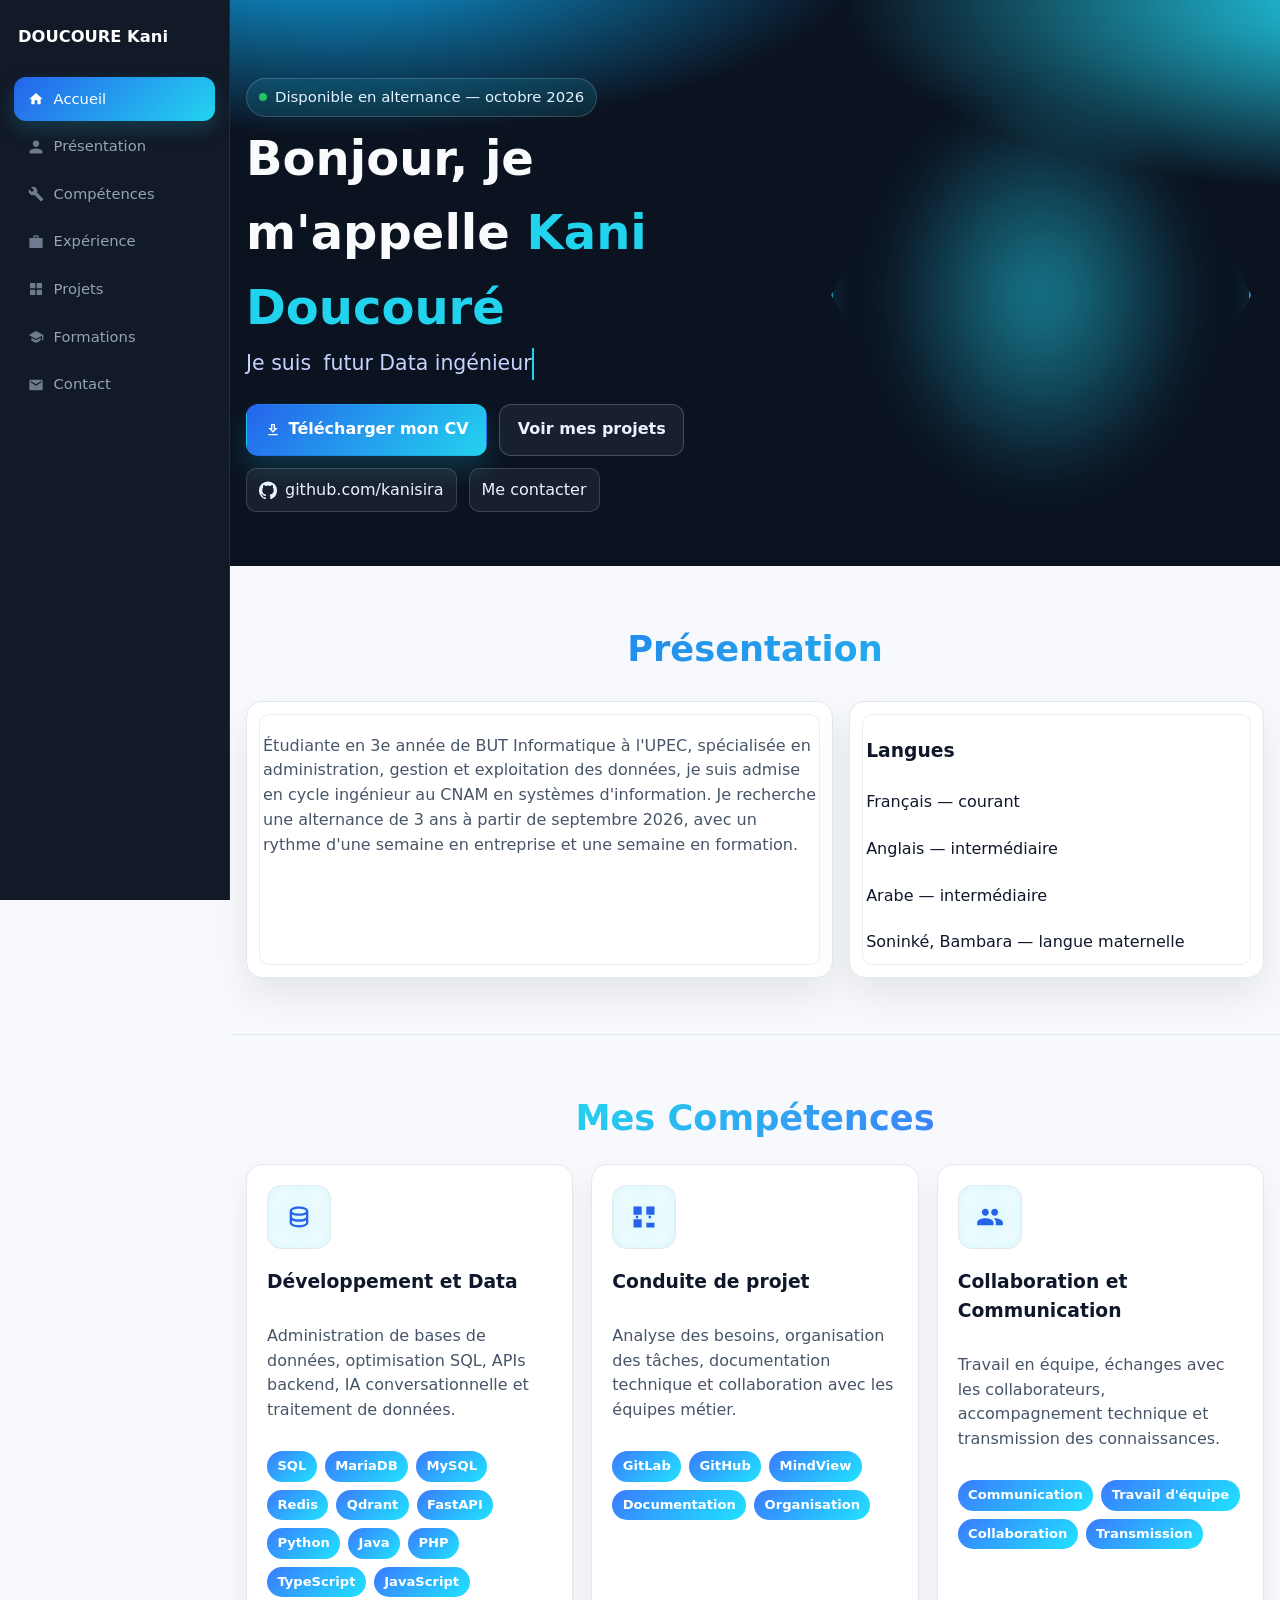
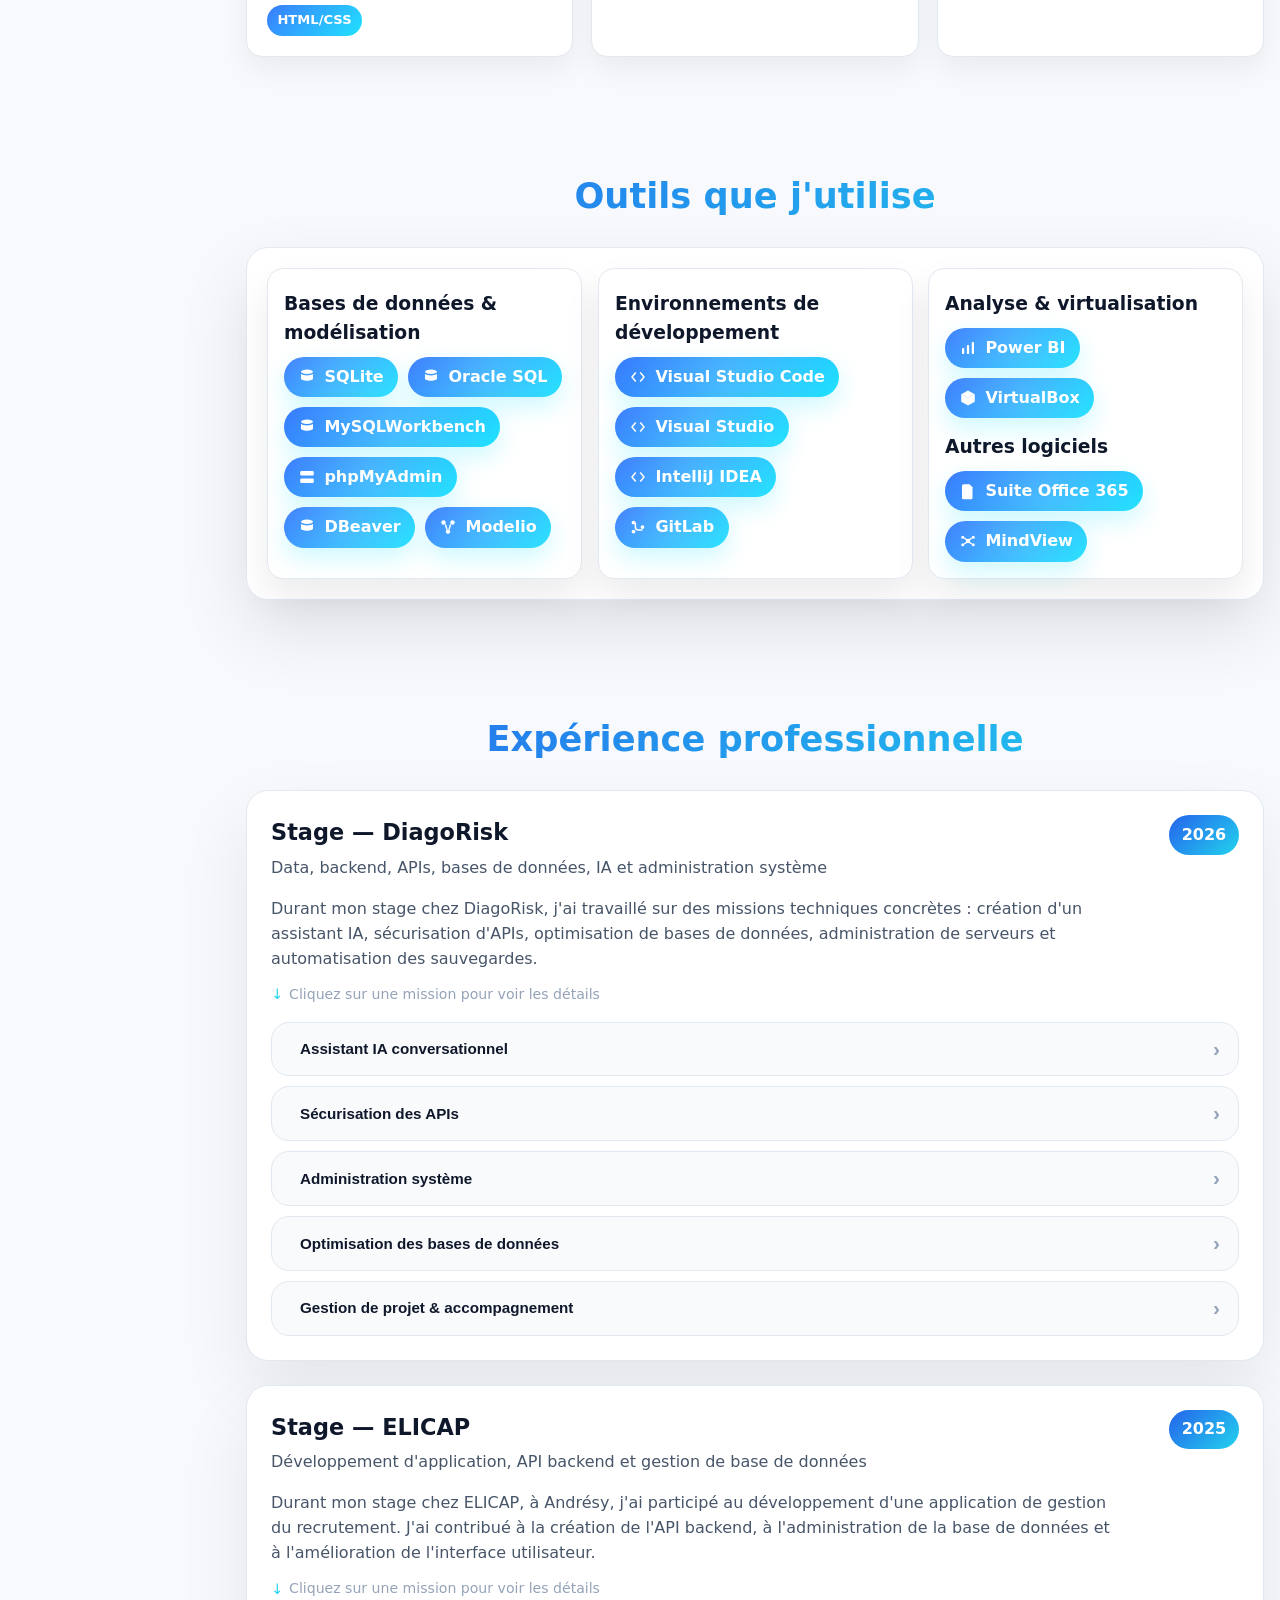
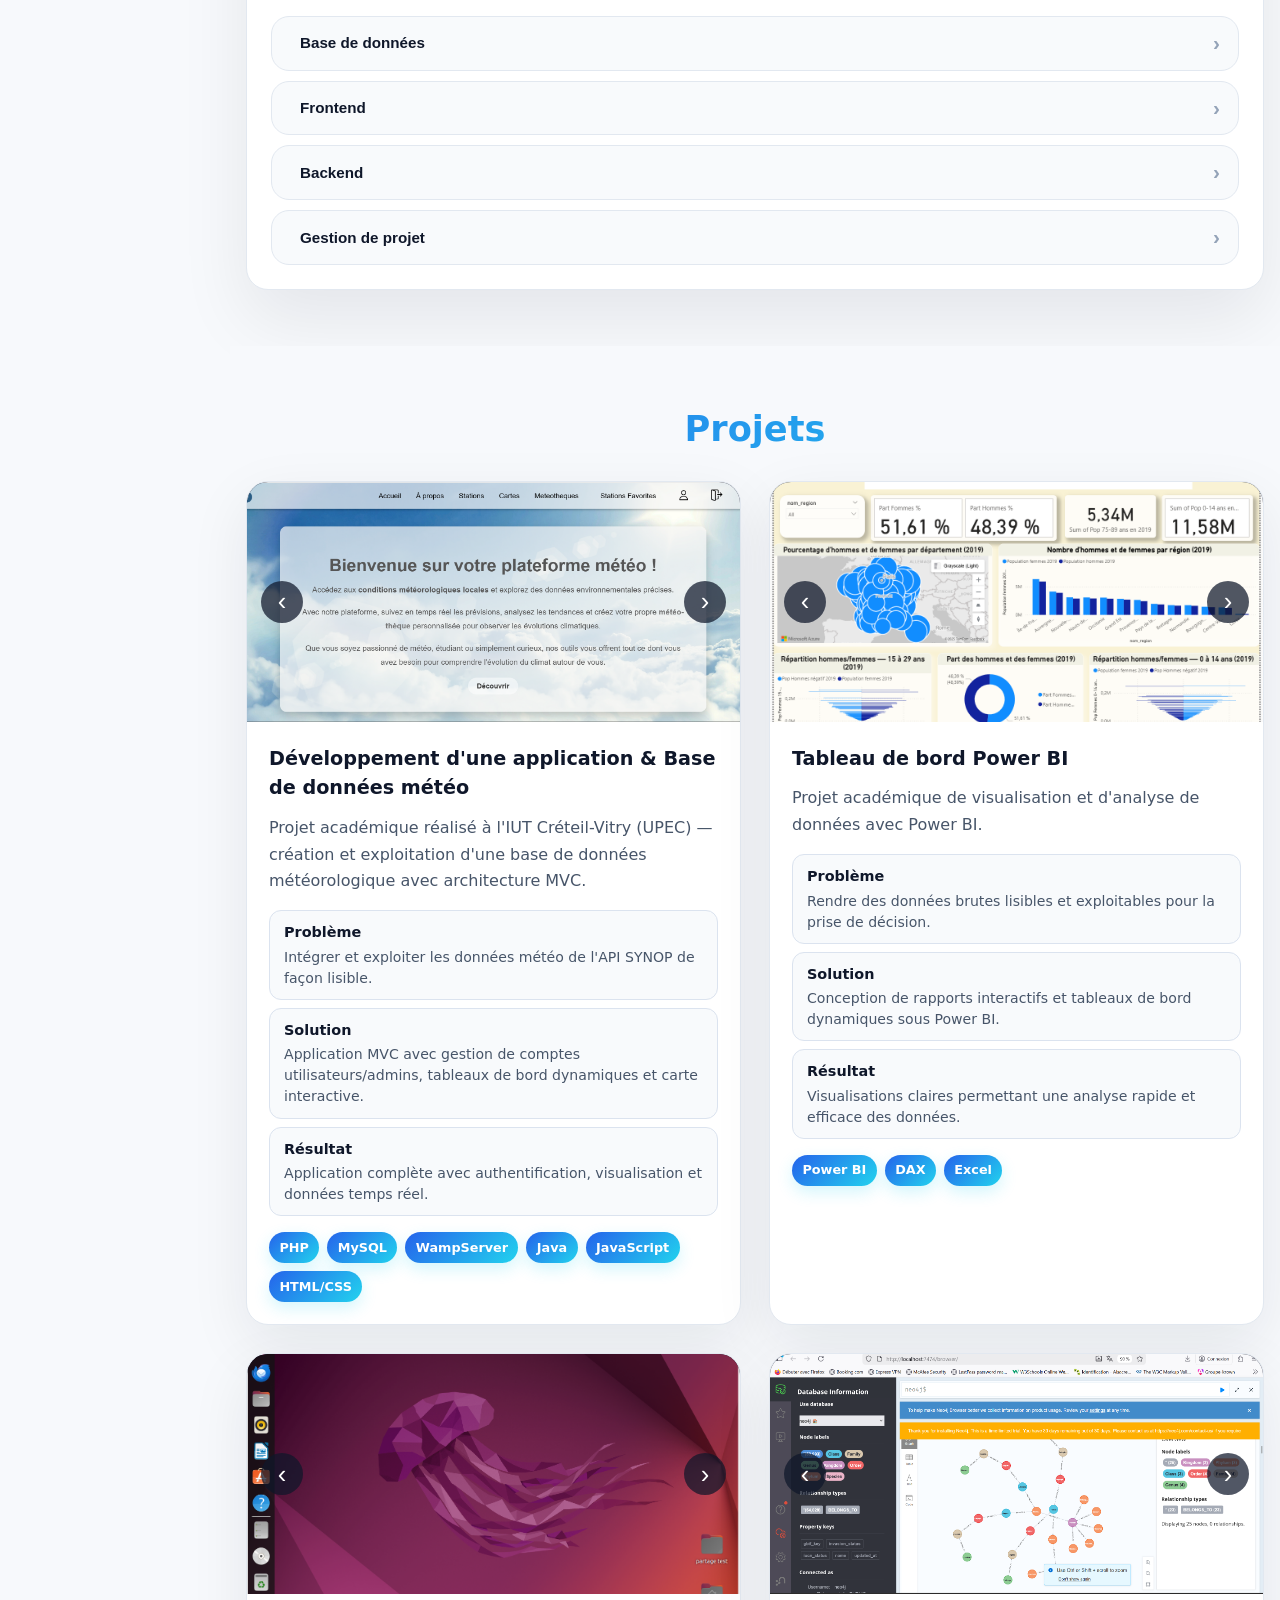
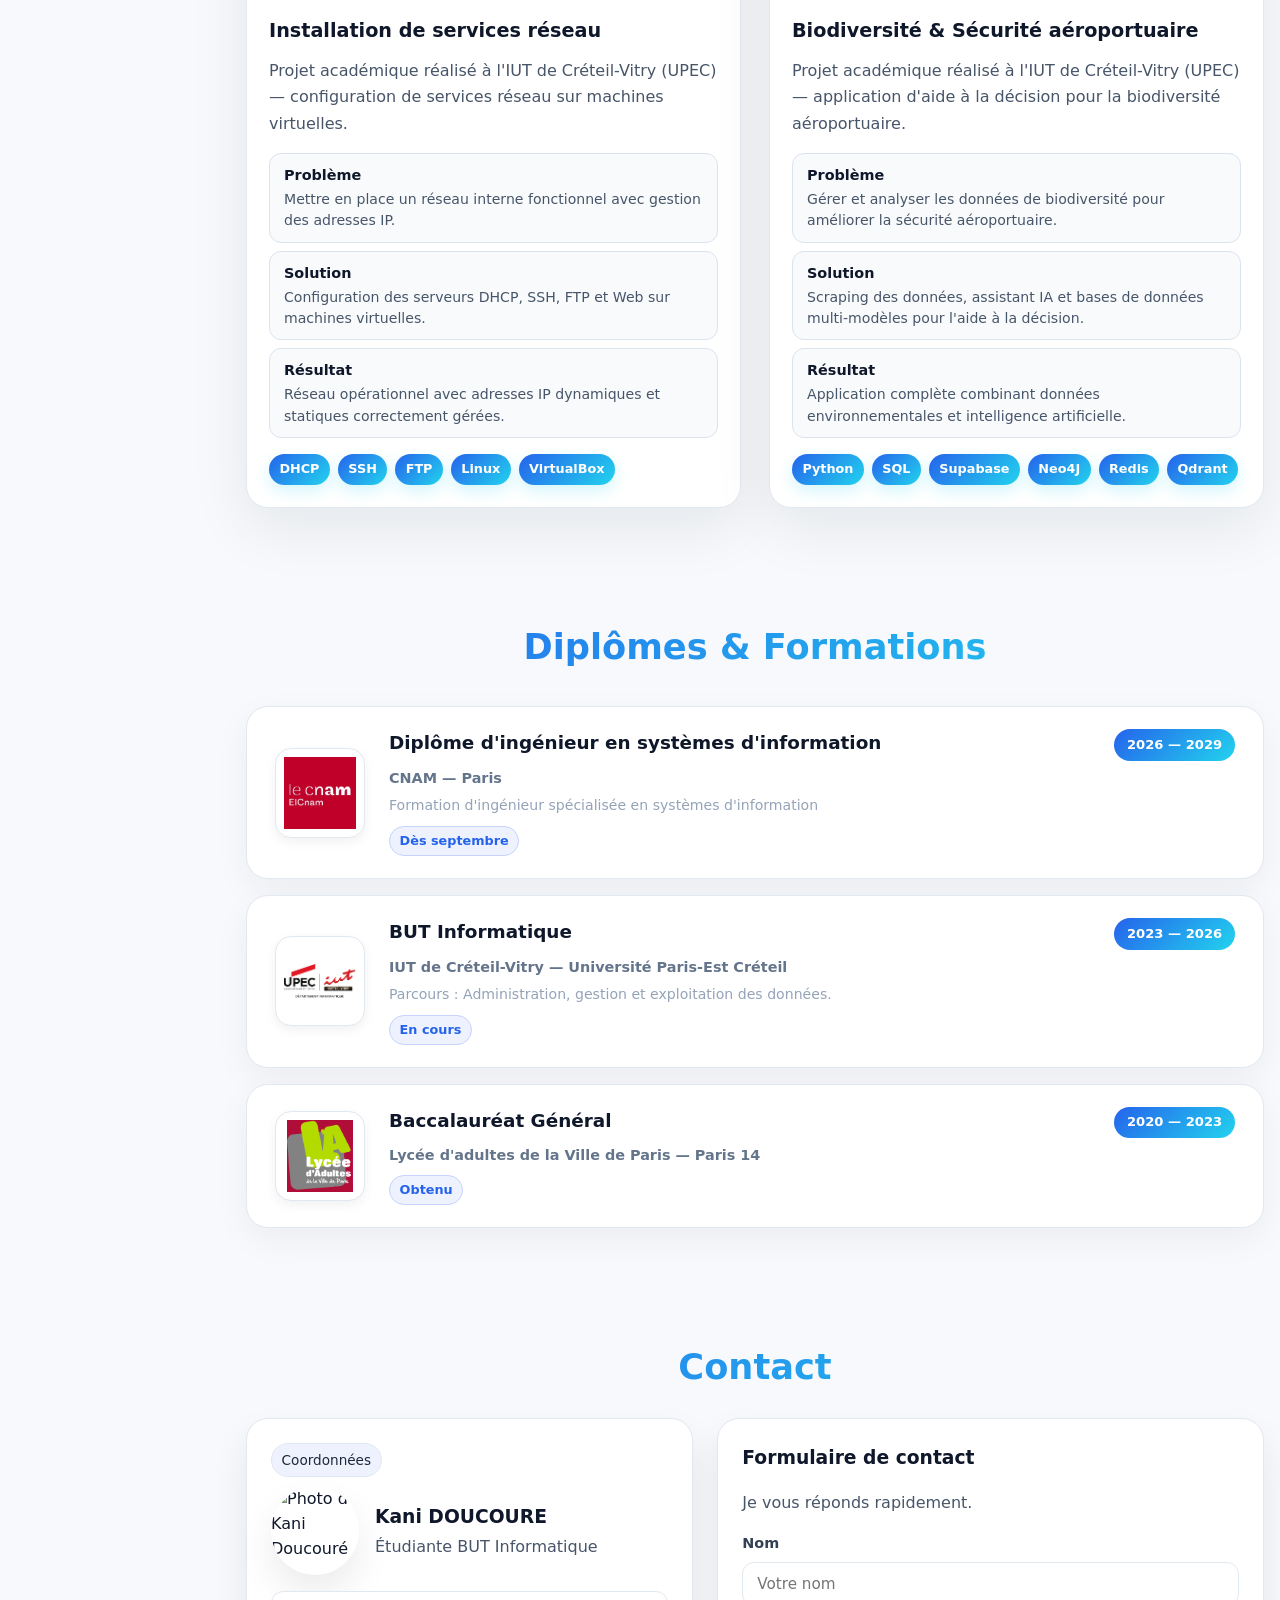
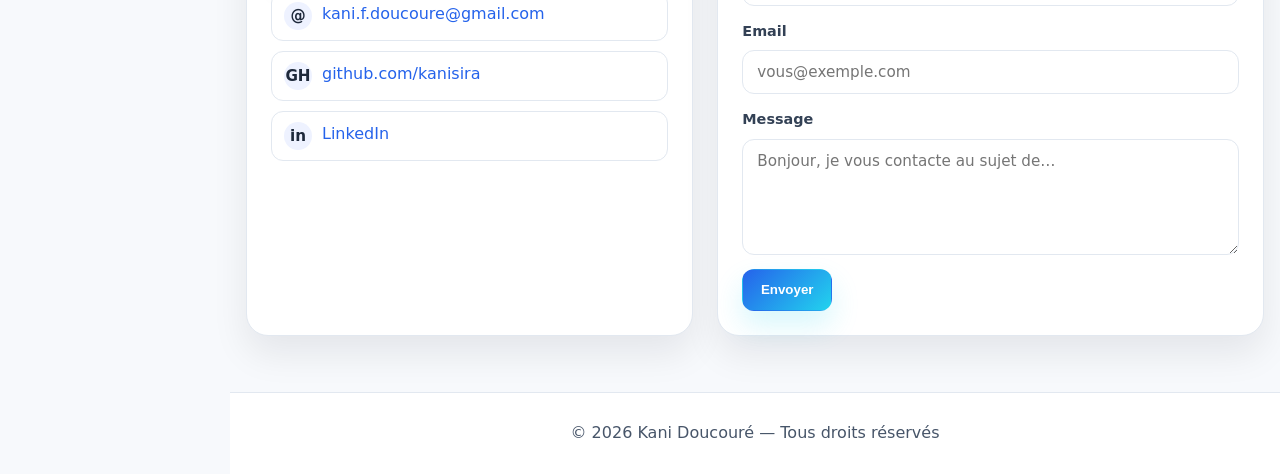
==== index.html @ 5d6e8e1d "Premier commit - portfolio" ====
<!doctype html>
<html lang="fr">
<head>
  <meta charset="utf-8" />
  <meta name="viewport" content="width=device-width, initial-scale=1" />
  <title>Portfolio — Kani Doucouré</title>
  <link rel="stylesheet" href="css/styles.css" />
</head>
<body>
  <a class="skip-link" href="#home">Aller au contenu</a>

  <!-- Header latéral -->
  <header class="side-header" role="banner">
    <a class="brand" href="#home">DOUCOURE Kani</a>

    <button class="nav-toggle" type="button" aria-label="Ouvrir le menu" aria-expanded="false" aria-controls="nav">
      <span></span><span></span><span></span>
    </button>

    <nav id="nav" class="side-nav" aria-label="Navigation principale">
      <a href="#home" class="active">
        <svg viewBox="0 0 24 24" aria-hidden="true" width="16" height="16"><path fill="currentColor" d="M10 20v-6h4v6h5v-8h3L12 3 2 12h3v8z"/></svg>
        Accueil
      </a>
      <a href="#about">
        <svg viewBox="0 0 24 24" aria-hidden="true" width="16" height="16"><path fill="currentColor" d="M12 12c2.7 0 4.8-2.1 4.8-4.8S14.7 2.4 12 2.4 7.2 4.5 7.2 7.2 9.3 12 12 12zm0 2.4c-3.2 0-9.6 1.6-9.6 4.8v2.4h19.2v-2.4c0-3.2-6.4-4.8-9.6-4.8z"/></svg>
        Présentation
      </a>
      <a href="#services">
        <svg viewBox="0 0 24 24" aria-hidden="true" width="16" height="16"><path fill="currentColor" d="M22.7 19l-9.1-9.1c.9-2.3.4-5-1.5-6.9-2-2-5-2.4-7.4-1.3L9 6 6 9 1.6 4.7C.4 7.1.9 10.1 2.9 12.1c1.9 1.9 4.6 2.4 6.9 1.5l9.1 9.1c.4.4 1 .4 1.4 0l2.3-2.3c.5-.4.5-1.1.1-1.4z"/></svg>
        Compétences
      </a>
      <a href="#experience">
        <svg viewBox="0 0 24 24" aria-hidden="true" width="16" height="16"><path fill="currentColor" d="M20 6h-4V4c0-1.11-.89-2-2-2h-4c-1.11 0-2 .89-2 2v2H4c-1.11 0-1.99.89-1.99 2L2 19c0 1.11.89 2 2 2h16c1.11 0 2-.89 2-2V8c0-1.11-.89-2-2-2zm-6 0h-4V4h4v2z"/></svg>
        Expérience
      </a>
      <a href="#portfolio">
        <svg viewBox="0 0 24 24" aria-hidden="true" width="16" height="16"><path fill="currentColor" d="M3 3h8v8H3zm10 0h8v8h-8zM3 13h8v8H3zm10 0h8v8h-8z"/></svg>
        Projets
      </a>
      <a href="#formations">
        <svg viewBox="0 0 24 24" aria-hidden="true" width="16" height="16"><path fill="currentColor" d="M5 13.18v4L12 21l7-3.82v-4L12 17l-7-3.82zM12 3L1 9l11 6 9-4.91V17h2V9L12 3z"/></svg>
        Formations
      </a>
      <a href="#contact">
        <svg viewBox="0 0 24 24" aria-hidden="true" width="16" height="16"><path fill="currentColor" d="M20 4H4c-1.1 0-2 .9-2 2v12c0 1.1.9 2 2 2h16c1.1 0 2-.9 2-2V6c0-1.1-.9-2-2-2zm0 4l-8 5-8-5V6l8 5 8-5v2z"/></svg>
        Contact
      </a>
    </nav>
  </header>

  <!-- Bouton retour en haut -->
  <button class="back-to-top" id="backToTop" aria-label="Retour en haut">↑</button>

  <!-- HERO -->
  <section id="home" class="hero-neo" aria-label="Accueil">
    <div class="container hero-neo-grid">
      <div class="hero-neo-text">
        <span class="badge pulse">Disponible en alternance — octobre 2026</span>
        <h1>Bonjour, je m'appelle <span class="accent">Kani Doucouré</span></h1>
        <p class="subtitle">Je suis&nbsp;<span class="typing">futur Data ingénieur</span></p>
        <div class="cta-row">
          <a class="btn primary" href="docs/CV_Kani_DOUCOURE_Informatique_Alternance.pdf" download>
            <svg viewBox="0 0 24 24" aria-hidden="true" width="16" height="16"><path fill="currentColor" d="M19 9h-4V3H9v6H5l7 7 7-7zm-8 2V5h2v6h1.17L12 13.17 9.83 11H11zm-6 7h14v2H5z"/></svg>
            Télécharger mon CV
          </a>
          <a class="btn ghost" href="#portfolio">Voir mes projets</a>
        </div>
        <div class="social-row">
          <a class="social" href="https://github.com/kanisira" target="_blank" rel="noopener" aria-label="GitHub">
            <svg viewBox="0 0 24 24" aria-hidden="true"><path fill="currentColor" d="M12 .5A12 12 0 0 0 0 12.76c0 5.41 3.44 9.99 8.21 11.61.6.11.82-.27.82-.6l-.02-2.1c-3.34.75-4.04-1.64-4.04-1.64-.55-1.45-1.35-1.84-1.35-1.84-1.1-.78.08-.77.08-.77 1.22.09 1.86 1.28 1.86 1.28 1.08 1.9 2.84 1.35 3.53 1.03.11-.81.42-1.35.76-1.66-2.66-.31-5.46-1.38-5.46-6.16 0-1.36.46-2.47 1.22-3.34-.12-.31-.53-1.57.11-3.27 0 0 1-.33 3.28 1.27a11.1 11.1 0 0 1 5.97 0c2.28-1.6 3.28-1.27 3.28-1.27.64 1.7.23 2.96.11 3.27.76.87 1.22 1.98 1.22 3.34 0 4.79-2.8 5.84-5.47 6.15.43.38.81 1.12.81 2.26l-.02 3.35c0 .33.22.72.83.6A12.27 12.27 0 0 0 24 12.76 12 12 0 0 0 12 .5Z"/></svg>
            <span>github.com/kanisira</span>
          </a>
          <a class="social" href="#contact">Me contacter</a>
        </div>
      </div>

      <div class="hero-neo-visual">
        <div class="hex-wrap">
          <img class="hex" src="images/photo-kani.jpg" alt="Photo de Kani Doucouré">
        </div>
      </div>
    </div>
  </section>

  <!-- ABOUT -->
  <section id="about" class="section" aria-labelledby="titre-about">
    <div class="container">
      <h2 id="titre-about" class="section-title accent-gradient">Présentation</h2>
      <div class="about-grid pro">
        <article class="card inner-ring about-card reveal">
          <p class="lead intro-text">
            Étudiante en 3e année de BUT Informatique à l'UPEC, spécialisée en
            administration, gestion et exploitation des données, je suis admise
            en cycle ingénieur au CNAM en systèmes d'information.
            Je recherche une alternance de 3 ans à partir de septembre 2026,
            avec un rythme d'une semaine en entreprise et une semaine en formation.
          </p>
        </article>

        <aside class="card inner-ring lang-card reveal">
          <h3>Langues</h3>
          <ul class="lang-list">
            <li><span>Français — courant</span>                     <span class="meter lv-5" aria-label="niveau 5/5"></span></li>
            <li><span>Anglais — intermédiaire</span>                <span class="meter lv-3" aria-label="niveau 3/5"></span></li>
            <li><span>Arabe — intermédiaire</span>                  <span class="meter lv-3" aria-label="niveau 3/5"></span></li>
            <li><span>Soninké, Bambara — langue maternelle</span>   <span class="meter lv-5" aria-label="niveau 5/5"></span></li>
          </ul>
        </aside>
      </div>
    </div>
  </section>

  <!-- SERVICES -->
  <section id="services" class="section services-dark" aria-labelledby="services-title">
    <div class="container">
      <h2 id="services-title" class="services-heading">
        <span class="accent-word">Mes Compétences</span>
      </h2>

      <div class="services-grid" role="list">

        <article class="service-card" role="listitem">
          <div class="icon-wrap">
            <svg viewBox="0 0 24 24" aria-hidden="true"><path fill="currentColor" d="M12 3C7.58 3 4 4.79 4 7v10c0 2.21 3.58 4 8 4s8-1.79 8-4V7c0-2.21-3.58-4-8-4Zm0 2c3.87 0 6 .99 6 2s-2.13 2-6 2-6-.99-6-2 2.13-2 6-2Zm0 14c-3.87 0-6-.99-6-2v-2.06C7.34 15.6 9.57 16 12 16s4.66-.4 6-1.06V17c0 1.01-2.13 2-6 2Zm0-5c-3.87 0-6-.99-6-2v-2.06C7.34 10.6 9.57 11 12 11s4.66-.4 6-1.06V12c0 1.01-2.13 2-6 2Z"/></svg>
          </div>
          <h3>Développement et Data</h3>
          <p class="muted">Administration de bases de données, optimisation SQL, APIs backend, IA conversationnelle et traitement de données.</p>
          <div class="tech-tags">
            <span>SQL</span><span>MariaDB</span><span>MySQL</span><span>Redis</span><span>Qdrant</span><span>FastAPI</span><span>Python</span><span>Java</span><span>PHP</span><span>TypeScript</span><span>JavaScript</span><span>HTML/CSS</span>
          </div>
        </article>

        <article class="service-card" role="listitem">
          <div class="icon-wrap">
            <svg viewBox="0 0 24 24" aria-hidden="true"><path fill="currentColor" d="M10 3H3v7h7V3Zm11 0h-7v7h7V3ZM10 14H3v7h7v-7Zm11 3h-7v4h7v-4Zm-3-6h-2v2h2v-2ZM7 11H5v2h2v-2Z"/></svg>
          </div>
          <h3>Conduite de projet</h3>
          <p class="muted">Analyse des besoins, organisation des tâches, documentation technique et collaboration avec les équipes métier.</p>
          <div class="tech-tags">
            <span>GitLab</span><span>GitHub</span><span>MindView</span><span>Documentation</span><span>Organisation</span>
          </div>
        </article>

        <article class="service-card" role="listitem">
          <div class="icon-wrap">
            <svg viewBox="0 0 24 24" aria-hidden="true"><path fill="currentColor" d="M16 11c1.66 0 2.99-1.34 2.99-3S17.66 5 16 5s-3 1.34-3 3 1.34 3 3 3ZM8 11c1.66 0 2.99-1.34 2.99-3S9.66 5 8 5 5 6.34 5 8s1.34 3 3 3Zm0 2c-2.33 0-7 1.17-7 3.5V19h14v-2.5C15 14.17 10.33 13 8 13Zm8 0c-.29 0-.62.02-.97.05 1.16.84 1.97 1.96 1.97 3.45V19h6v-2.5c0-2.33-4.67-3.5-7-3.5Z"/></svg>
          </div>
          <h3>Collaboration et Communication</h3>
          <p class="muted">Travail en équipe, échanges avec les collaborateurs, accompagnement technique et transmission des connaissances.</p>
          <div class="tech-tags">
            <span>Communication</span><span>Travail d'équipe</span><span>Collaboration</span><span>Transmission</span>
          </div>
        </article>

      </div>
    </div>
  </section>

  <!-- OUTILS -->
  <section id="tools" class="section">
    <div class="container">
      <h2 class="section-title accent-gradient">Outils que j'utilise</h2>
      <div class="tools-panel tilt-3d">
        <div class="tools-grid-3">
          <article class="card tool-card tilt-3d">
            <h3>Bases de données & modélisation</h3>
            <div class="tool-tags">
              <span class="tool" data-tool="SQLite">SQLite</span>
              <span class="tool" data-tool="Oracle SQL">Oracle SQL</span>
              <span class="tool" data-tool="MySQL Workbench">MySQLWorkbench</span>
              <span class="tool" data-tool="phpMyAdmin">phpMyAdmin</span>
              <span class="tool" data-tool="DBeaver">DBeaver</span>
              <span class="tool" data-tool="Modelio">Modelio</span>
            </div>
          </article>
          <article class="card tool-card tilt-3d">
            <h3>Environnements de développement</h3>
            <div class="tool-tags">
              <span class="tool" data-tool="Visual Studio Code">Visual Studio Code</span>
              <span class="tool" data-tool="Visual Studio">Visual Studio</span>
              <span class="tool" data-tool="IntelliJ IDEA">IntelliJ IDEA</span>
              <span class="tool" data-tool="GitLab">GitLab</span>
            </div>
          </article>
          <article class="card tool-card tilt-3d">
            <h3>Analyse & virtualisation</h3>
            <div class="tool-tags">
              <span class="tool" data-tool="Power BI">Power BI</span>
              <span class="tool" data-tool="VirtualBox">VirtualBox</span>
            </div>
            <h3 style="margin-top:14px">Autres logiciels</h3>
            <div class="tool-tags">
              <span class="tool" data-tool="Office 365">Suite Office 365</span>
              <span class="tool" data-tool="MindView">MindView</span>
            </div>
          </article>
        </div>
      </div>
    </div>
  </section>

  <!-- EXPÉRIENCE -->
  <section id="experience" class="section experience-section" aria-labelledby="experience-title">
    <div class="container">
      <h2 id="experience-title" class="section-title accent-gradient">Expérience professionnelle</h2>

      <!-- DIAGORISK -->
      <article class="experience-card">
        <div class="experience-header">
          <div>
            <h3>Stage — DiagoRisk</h3>
            <p class="experience-subtitle">Data, backend, APIs, bases de données, IA et administration système</p>
          </div>
          <span class="experience-date">2026</span>
        </div>
        <p class="experience-intro">
          Durant mon stage chez DiagoRisk, j'ai travaillé sur des missions techniques concrètes :
          création d'un assistant IA, sécurisation d'APIs, optimisation de bases de données,
          administration de serveurs et automatisation des sauvegardes.
        </p>

        <!-- Indication clique -->
        <p class="accordion-hint">Cliquez sur une mission pour voir les détails</p>

        <div class="mission-grid">

          <!-- Mission 1 -->
          <article class="mission-card accordion-card">
            <button class="accordion-trigger" type="button" aria-expanded="false">
              <span class="mission-icon"></span>
              <span class="mission-title">Assistant IA conversationnel</span>
              <span class="accordion-arrow" aria-hidden="true">›</span>
            </button>
            <div class="accordion-body" hidden>
              <ul>
                <li><strong>Objectif :</strong> développer un assistant IA conversationnel dédié aux risques climatiques agricoles.</li>
                <li><strong>Architecture :</strong> mise en place d'une base vectorielle (Qdrant), d'une mémoire conversationnelle (Redis) et d'une base SQL (MariaDB).</li>
                <li><strong>Données :</strong> importation, nettoyage et structuration de fichiers CSV.</li>
                <li><strong>IA générative :</strong> intégration du modèle Claude pour générer des réponses en langage naturel.</li>
                <li><strong>Backend :</strong> développement d'APIs avec FastAPI.</li>
                <li><strong>Déploiement :</strong> mise en production sur un serveur Ubuntu avec Docker.</li>
                <li><strong>Résultat :</strong> une interface de chatbot moderne permettant aux utilisateurs d'obtenir des réponses rapidement.</li>
              </ul>
              <div class="tech-tags">
                <span>Python</span><span>FastAPI</span><span>Qdrant</span><span>Redis</span><span>MariaDB</span><span>LlamaIndex</span><span>Docker</span><span>React</span>
              </div>
            </div>
          </article>

          <!-- Mission 2 -->
          <article class="mission-card accordion-card">
            <button class="accordion-trigger" type="button" aria-expanded="false">
              <span class="mission-icon"></span>
              <span class="mission-title">Sécurisation des APIs</span>
              <span class="accordion-arrow" aria-hidden="true">›</span>
            </button>
            <div class="accordion-body" hidden>
              <ul>
                <li><strong>Authentification :</strong> création de tokens sécurisés pour contrôler l'accès aux APIs.</li>
                <li><strong>Protection des données :</strong> mise en place de requêtes paramétrées pour limiter les risques d'injection et de fraude.</li>
                <li><strong>Vérification :</strong> validation des tokens côté API avant l'exécution des requêtes.</li>
                <li><strong>Sécurisation :</strong> passage de certaines requêtes sensibles en méthode POST.</li>
              </ul>
              <div class="tech-tags">
                <span>PHP</span><span>R Plumber</span><span>MySQL</span><span>JavaScript</span>
              </div>
            </div>
          </article>

          <!-- Mission 3 -->
          <article class="mission-card accordion-card">
            <button class="accordion-trigger" type="button" aria-expanded="false">
              <span class="mission-icon"></span>
              <span class="mission-title">Administration système</span>
              <span class="accordion-arrow" aria-hidden="true">›</span>
            </button>
            <div class="accordion-body" hidden>
              <ul>
                <li><strong>Infrastructure :</strong> connexion et communication entre deux serveurs OVH.</li>
                <li><strong>Réseau sécurisé :</strong> mise en place de tunnels SSH persistants pour sécuriser les échanges.</li>
                <li><strong>Sauvegardes :</strong> automatisation des sauvegardes serveur pour garantir la sécurité des données.</li>
                <li><strong>Sécurité :</strong> renouvellement et gestion des certificats SSL.</li>
              </ul>
              <div class="tech-tags">
                <span>Ubuntu</span><span>Rocky Linux</span><span>SSH</span><span>Bash</span>
              </div>
            </div>
          </article>

          <!-- Mission 4 -->
          <article class="mission-card accordion-card">
            <button class="accordion-trigger" type="button" aria-expanded="false">
              <span class="mission-icon"></span>
              <span class="mission-title">Optimisation des bases de données</span>
              <span class="accordion-arrow" aria-hidden="true">›</span>
            </button>
            <div class="accordion-body" hidden>
              <ul>
                <li><strong>Optimisation :</strong> création d'index SQL pour accélérer les recherches et le traitement des données.</li>
                <li><strong>Gestion des données :</strong> manipulation et analyse de grandes tables contenant plusieurs millions de lignes.</li>
              </ul>
              <div class="tech-tags">
                <span>MariaDB</span><span>MySQL</span><span>DBeaver</span><span>phpMyAdmin</span>
              </div>
            </div>
          </article>

          <!-- Mission 5 -->
          <article class="mission-card accordion-card">
            <button class="accordion-trigger" type="button" aria-expanded="false">
              <span class="mission-icon"></span>
              <span class="mission-title">Gestion de projet & accompagnement</span>
              <span class="accordion-arrow" aria-hidden="true">›</span>
            </button>
            <div class="accordion-body" hidden>
              <ul>
                <li><strong>Organisation :</strong> participation à la planification et au suivi des missions techniques.</li>
                <li><strong>Documentation :</strong> rédaction de procédures techniques avec PowerPoint.</li>
                <li><strong>Transmission :</strong> accompagnement des collaborateurs sur certaines tâches techniques et outils utilisés.</li>
                <li><strong>Collaboration :</strong> échanges réguliers avec les équipes pour analyser les besoins et proposer des solutions adaptées.</li>
              </ul>
              <div class="tech-tags">
                <span>Gestion de projet</span><span>Documentation</span><span>Communication</span><span>Collaboration</span>
              </div>
            </div>
          </article>

        </div>
      </article>

      <!-- ELICAP -->
      <article class="experience-card">
        <div class="experience-header">
          <div>
            <h3>Stage — ELICAP</h3>
            <p class="experience-subtitle">Développement d'application, API backend et gestion de base de données</p>
          </div>
          <span class="experience-date">2025</span>
        </div>
        <p class="experience-intro">
          Durant mon stage chez ELICAP, à Andrésy, j'ai participé au développement
          d'une application de gestion du recrutement. J'ai contribué à la création
          de l'API backend, à l'administration de la base de données et à l'amélioration
          de l'interface utilisateur.
        </p>

        <p class="accordion-hint">Cliquez sur une mission pour voir les détails</p>

        <div class="mission-grid">

          <!-- Mission 1 -->
          <article class="mission-card accordion-card">
            <button class="accordion-trigger" type="button" aria-expanded="false">
              <span class="mission-icon"></span>
              <span class="mission-title">Base de données</span>
              <span class="accordion-arrow" aria-hidden="true">›</span>
            </button>
            <div class="accordion-body" hidden>
              <ul>
                <li><strong>Administration :</strong> gestion de la base de données avec MySQL Workbench.</li>
                <li><strong>Maintenance :</strong> correction et mise à jour des données et des structures SQL.</li>
                <li><strong>Modélisation :</strong> création et modification de tables relationnelles.</li>
                <li><strong>Intégrité :</strong> vérification des relations et de la cohérence entre les données.</li>
              </ul>
              <div class="tech-tags">
                <span>MySQL</span><span>MySQL Workbench</span><span>SQL</span>
              </div>
            </div>
          </article>

          <!-- Mission 2 -->
          <article class="mission-card accordion-card">
            <button class="accordion-trigger" type="button" aria-expanded="false">
              <span class="mission-icon"></span>
              <span class="mission-title">Frontend</span>
              <span class="accordion-arrow" aria-hidden="true">›</span>
            </button>
            <div class="accordion-body" hidden>
              <ul>
                <li><strong>Développement :</strong> création de formulaires de candidature et de compétences.</li>
                <li><strong>Ergonomie :</strong> amélioration de l'interface utilisateur pour rendre l'application plus claire et agréable.</li>
                <li><strong>Résultat :</strong> les informations saisies sont stockées en base et transmises automatiquement au recruteur par e-mail.</li>
              </ul>
              <div class="tech-tags">
                <span>Angular</span><span>TypeScript</span><span>HTML</span><span>CSS</span>
              </div>
            </div>
          </article>

          <!-- Mission 3 -->
          <article class="mission-card accordion-card">
            <button class="accordion-trigger" type="button" aria-expanded="false">
              <span class="mission-icon"></span>
              <span class="mission-title">Backend</span>
              <span class="accordion-arrow" aria-hidden="true">›</span>
            </button>
            <div class="accordion-body" hidden>
              <ul>
                <li><strong>Développement :</strong> contribution à la création et à l'évolution de l'API backend.</li>
                <li><strong>Données :</strong> récupération et traitement des données depuis la base MySQL.</li>
                <li><strong>Architecture :</strong> utilisation du modèle MVC (Model - View - Controller).</li>
              </ul>
              <div class="tech-tags">
                <span>C#</span><span>ASP.NET Core</span><span>API</span>
              </div>
            </div>
          </article>

          <!-- Mission 4 -->
          <article class="mission-card accordion-card">
            <button class="accordion-trigger" type="button" aria-expanded="false">
              <span class="mission-icon"></span>
              <span class="mission-title">Gestion de projet</span>
              <span class="accordion-arrow" aria-hidden="true">›</span>
            </button>
            <div class="accordion-body" hidden>
              <ul>
                <li><strong>Analyse du besoin :</strong> compréhension du processus de recrutement des nouveaux salariés et alternants.</li>
                <li><strong>Organisation :</strong> création d'un organigramme pour représenter les différentes étapes du projet.</li>
                <li><strong>Collaboration :</strong> réunions fréquentes avec les équipes RH et informatique afin d'adapter l'application aux besoins.</li>
                <li><strong>Résultat :</strong> mise en place d'un processus plus clair et structuré pour la gestion des candidatures.</li>
              </ul>
              <div class="tech-tags">
                <span>Gestion de projet</span><span>Organisation</span><span>Analyse</span><span>Documentation</span>
              </div>
            </div>
          </article>

        </div>
      </article>
    </div>
  </section>

  <!-- PORTFOLIO -->
  <section id="portfolio" class="section" aria-labelledby="portfolio-title">
    <div class="container">
      <h2 id="portfolio-title" class="section-title accent-gradient">Projets</h2>

      <div class="project-grid">

        <!-- Projet 1 -->
        <article class="project-card reveal">
          <div class="project-cover gallery" data-gallery>
            <img src="images/acceil 1.png" alt="Application météo - accueil" class="active" />
            <img src="images/acceille.png" alt="Application météo - carte" />
            <img src="images/Tableau du bord 1.png" alt="Application météo - tableau de bord" />
            <img src="images/Tableau du bord 2.png" alt="Application météo - tableau de bord 2" />
            <img src="images/connexion.png" alt="Connexion" />
            <img src="images/connexion 2.png" alt="Connexion 2" />
            <img src="images/historique modif.png" alt="Historique" />
            <button class="gallery-btn prev" type="button" aria-label="Image précédente">‹</button>
            <button class="gallery-btn next" type="button" aria-label="Image suivante">›</button>
          </div>
          <div class="project-content">
            <h3>Développement d'une application & Base de données météo</h3>
            <p>Projet académique réalisé à l'IUT Créteil-Vitry (UPEC) — création et exploitation d'une base de données météorologique avec architecture MVC.</p>
            <div class="project-info">
              <div><strong>Problème</strong><span>Intégrer et exploiter les données météo de l'API SYNOP de façon lisible.</span></div>
              <div><strong>Solution</strong><span>Application MVC avec gestion de comptes utilisateurs/admins, tableaux de bord dynamiques et carte interactive.</span></div>
              <div><strong>Résultat</strong><span>Application complète avec authentification, visualisation et données temps réel.</span></div>
            </div>
            <div class="tag-row"><span>PHP</span><span>MySQL</span><span>WampServer</span><span>Java</span><span>JavaScript</span><span>HTML/CSS</span></div>
          </div>
        </article>

        <!-- Projet 2 -->
        <article class="project-card reveal">
          <div class="project-cover gallery" data-gallery>
            <img src="images/powerbi/image1.png" alt="Power BI - vue 1" class="active" />
            <img src="images/powerbi/image2.png" alt="Power BI - vue 2" />
            <img src="images/powerbi/image3.png" alt="Power BI - vue 3" />
            <img src="images/powerbi/image4.png" alt="Power BI - vue 4" />
            <button class="gallery-btn prev" type="button" aria-label="Image précédente">‹</button>
            <button class="gallery-btn next" type="button" aria-label="Image suivante">›</button>
          </div>
          <div class="project-content">
            <h3>Tableau de bord Power BI</h3>
            <p>Projet académique de visualisation et d'analyse de données avec Power BI.</p>
            <div class="project-info">
              <div><strong>Problème</strong><span>Rendre des données brutes lisibles et exploitables pour la prise de décision.</span></div>
              <div><strong>Solution</strong><span>Conception de rapports interactifs et tableaux de bord dynamiques sous Power BI.</span></div>
              <div><strong>Résultat</strong><span>Visualisations claires permettant une analyse rapide et efficace des données.</span></div>
            </div>
            <div class="tag-row"><span>Power BI</span><span>DAX</span><span>Excel</span></div>
          </div>
        </article>

        <!-- Projet 3 -->
        <article class="project-card reveal">
          <div class="project-cover gallery" data-gallery>
            <img src="images/reseau/image3.png" alt="Services réseau" class="active" />
            <button class="gallery-btn prev" type="button" aria-label="Image précédente">‹</button>
            <button class="gallery-btn next" type="button" aria-label="Image suivante">›</button>
          </div>
          <div class="project-content">
            <h3>Installation de services réseau</h3>
            <p>Projet académique réalisé à l'IUT de Créteil-Vitry (UPEC) — configuration de services réseau sur machines virtuelles.</p>
            <div class="project-info">
              <div><strong>Problème</strong><span>Mettre en place un réseau interne fonctionnel avec gestion des adresses IP.</span></div>
              <div><strong>Solution</strong><span>Configuration des serveurs DHCP, SSH, FTP et Web sur machines virtuelles.</span></div>
              <div><strong>Résultat</strong><span>Réseau opérationnel avec adresses IP dynamiques et statiques correctement gérées.</span></div>
            </div>
            <div class="tag-row"><span>DHCP</span><span>SSH</span><span>FTP</span><span>Linux</span><span>VirtualBox</span></div>
          </div>
        </article>

        <!-- Projet 4 -->
        <article class="project-card reveal">
          <div class="project-cover gallery" data-gallery>
            <img src="images/biodiverssite/Neo4J.png" alt="Biodiversité - Neo4J" class="active" />
            <img src="images/biodiverssite/Neo4J2.png" alt="Biodiversité - Neo4J 2" />
            <img src="images/biodiverssite/API.png" alt="Biodiversité - API" />
            <img src="images/biodiv-4.png" alt="Biodiversité - vue 4" />
            <button class="gallery-btn prev" type="button" aria-label="Image précédente">‹</button>
            <button class="gallery-btn next" type="button" aria-label="Image suivante">›</button>
          </div>
          <div class="project-content">
            <h3>Biodiversité & Sécurité aéroportuaire</h3>
            <p>Projet académique réalisé à l'IUT de Créteil-Vitry (UPEC) — application d'aide à la décision pour la biodiversité aéroportuaire.</p>
            <div class="project-info">
              <div><strong>Problème</strong><span>Gérer et analyser les données de biodiversité pour améliorer la sécurité aéroportuaire.</span></div>
              <div><strong>Solution</strong><span>Scraping des données, assistant IA et bases de données multi-modèles pour l'aide à la décision.</span></div>
              <div><strong>Résultat</strong><span>Application complète combinant données environnementales et intelligence artificielle.</span></div>
            </div>
            <div class="tag-row"><span>Python</span><span>SQL</span><span>Supabase</span><span>Neo4J</span><span>Redis</span><span>Qdrant</span></div>
          </div>
        </article>

      </div>
    </div>
  </section>

  <!-- FORMATIONS -->
  <section id="formations" class="section" aria-labelledby="formations-title">
    <div class="container">
      <h2 id="formations-title" class="section-title accent-gradient">Diplômes & Formations</h2>

      <div class="timeline">

        <!-- CNAM -->
        <article class="timeline-card-logo reveal">
          <div class="formation-logo-wrap">
            <img src="images/logos/cnam.jpg" alt="Logo CNAM" class="formation-logo">
          </div>
          <div class="formation-body">
            <div class="formation-top">
              <h3>Diplôme d'ingénieur en systèmes d'information</h3>
              <span class="formation-date">2026 — 2029</span>
            </div>
            <p class="formation-school">CNAM — Paris</p>
            <p class="formation-desc">Formation d'ingénieur spécialisée en systèmes d'information</p>
            <div class="formation-tags">
              <span>Dès septembre</span>
              
            </div>
          </div>
        </article>

        <!-- UPEC / IUT -->
        <article class="timeline-card-logo reveal">
          <div class="formation-logo-wrap">
            <img src="images/logos/upec-iut.png" alt="Logo UPEC IUT Créteil-Vitry" class="formation-logo">
          </div>
          <div class="formation-body">
            <div class="formation-top">
              <h3>BUT Informatique</h3>
              <span class="formation-date">2023 — 2026</span>
            </div>
            <p class="formation-school">IUT de Créteil-Vitry — Université Paris-Est Créteil</p>
            <p class="formation-desc">Parcours : Administration, gestion et exploitation des données.</p>
            <div class="formation-tags">
              <span>En cours</span>
              
            </div>
          </div>
        </article>

        <!-- Lycée -->
        <article class="timeline-card-logo reveal">
         
        <div class="formation-logo-wrap">
          <img src="images/logos/lycee.png" alt="Logo Lycée Paris 14" class="formation-logo">
        </div>
          <div class="formation-body">
            <div class="formation-top">
              <h3>Baccalauréat Général</h3>
              <span class="formation-date">2020 — 2023</span>
            </div>
            <p class="formation-school">Lycée d'adultes de la Ville de Paris — Paris 14</p>
            <div class="formation-tags">
              <span>Obtenu</span>
            </div>
          </div>
        </article>

      </div>
    </div>
  </section>

  <!-- CONTACT -->
  <section id="contact" class="section" aria-labelledby="titre-contact">
    <div class="container">
      <h2 id="titre-contact" class="section-title accent-gradient">Contact</h2>
      <div class="contact-layout">

        <div class="contact-card">
          <span class="card-title">Coordonnées</span>
          <div class="profile">
            <img src="images/photo-kani.jpg" alt="Photo de Kani Doucouré">
            <div>
              <h3 class="name">Kani DOUCOURE</h3>
              <p class="role">Étudiante BUT Informatique</p>
            </div>
          </div>
          <ul class="contact-list">
            <li><span class="ico">@</span><a href="mailto:kani.f.doucoure@gmail.com">kani.f.doucoure@gmail.com</a></li>
            <li><span class="ico">GH</span><a href="https://github.com/kanisira" target="_blank" rel="noopener">github.com/kanisira</a></li>
            <li><span class="ico">in</span><a href="https://www.linkedin.com/in/kani-doucour%C3%A9-6a21052b5" target="_blank" rel="noopener">LinkedIn</a></li>
          </ul>
        </div>

        <div class="contact-card">
          <form action="https://api.web3forms.com/submit" method="POST">
            <input type="hidden" name="access_key" value="9d52b53a-a514-4801-ba2f-623bbc764a59">
            <h3>Formulaire de contact</h3>
            <p class="lead">Je vous réponds rapidement.</p>
            <div class="field">
              <label for="name">Nom</label>
              <input id="name" name="name" type="text" placeholder="Votre nom" required>
            </div>
            <div class="field">
              <label for="email">Email</label>
              <input id="email" name="email" type="email" placeholder="vous@exemple.com" required>
            </div>
            <div class="field">
              <label for="message">Message</label>
              <textarea id="message" name="message" rows="5" placeholder="Bonjour, je vous contacte au sujet de…" required></textarea>
            </div>
            <button class="btn primary" type="submit">Envoyer</button>
          </form>
        </div>

      </div>
    </div>
  </section>

  <footer class="footer" role="contentinfo">
    <div class="container">© <span id="year"></span> Kani Doucouré — Tous droits réservés</div>
  </footer>

  <script src="js/main.js" defer></script>
</body>
</html>
---- css/styles.css ----
:root {
  --bg:#f7f9fc; --panel:#ffffff; --text:#0f172a; --muted:#475569; --line:#e2e8f0;
  --accent:#22d3ee; --accent-2:#2563eb;
  --radius:16px; --shadow:0 18px 36px rgba(2,6,23,.08);
}

/* ===== BASE ===== */
*{box-sizing:border-box}
html,body{height:100%}
html{scroll-behavior:smooth}
body{margin:0;background:var(--bg);color:var(--text);font-family:ui-sans-serif,system-ui,-apple-system,"Segoe UI",Roboto,Arial;line-height:1.55}
a{color:inherit;text-decoration:none}
a:focus-visible,button:focus-visible{outline:2px solid var(--accent-2);outline-offset:3px}
img{max-width:100%;display:block}
.container{max-width:1100px;margin:0 auto;padding:0 16px}
.section{padding:56px 0}
.skip-link{position:absolute;left:-9999px}
.skip-link:focus{left:8px;top:8px;background:var(--accent-2);color:#fff;padding:.5rem .75rem;border-radius:.5rem;z-index:1000}

/* ===== MENU LATÉRAL ===== */
.side-header {
  position: fixed;
  top: 0; left: 0;
  width: clamp(160px, 20vw, 230px);
  height: 100vh;
  background: rgba(11,18,32,0.97);
  backdrop-filter: blur(12px);
  border-right: 1px solid rgba(255,255,255,.08);
  z-index: 100;
  padding: 24px 14px;
  display: flex;
  flex-direction: column;
  gap: 8px;
}

.nav-toggle { display: none; }

.side-header .brand {
  display: block;
  color: #ffffff;
  font-weight: 800;
  font-size: 1.02rem;
  margin-bottom: 20px;
  padding: 0 4px;
}

.side-nav {
  display: flex;
  flex-direction: column;
  gap: 4px;
}

.side-nav a {
  color: #94a3b8;
  padding: .65rem .85rem;
  border-radius: 12px;
  font-weight: 500;
  font-size: .92rem;
  display: flex;
  align-items: center;
  gap: 10px;
  transition: background .15s ease, color .15s ease;
}

.side-nav a svg { flex-shrink: 0; opacity: .7; }
.side-nav a:hover { color: #fff; background: rgba(255,255,255,.08); }
.side-nav a:hover svg { opacity: 1; }
.side-nav a.active {
  color: #ffffff;
  background: linear-gradient(135deg, #2563eb, #22d3ee);
  box-shadow: 0 8px 20px rgba(34,211,238,.18);
}
.side-nav a.active svg { opacity: 1; }

body { padding-left: clamp(160px, 20vw, 230px); }

/* ===== BOUTON RETOUR EN HAUT ===== */
.back-to-top {
  position: fixed;
  bottom: 28px;
  right: 24px;
  width: 44px;
  height: 44px;
  border-radius: 50%;
  border: none;
  background: linear-gradient(135deg, #2563eb, #22d3ee);
  color: #fff;
  font-size: 1.2rem;
  cursor: pointer;
  z-index: 99;
  box-shadow: 0 8px 24px rgba(34,211,238,.3);
  display: grid;
  place-items: center;
  opacity: 0;
  transform: translateY(12px);
  transition: opacity .25s ease, transform .25s ease;
  pointer-events: none;
}

.back-to-top.visible {
  opacity: 1;
  transform: translateY(0);
  pointer-events: auto;
}

.back-to-top:hover { filter: brightness(1.1); transform: translateY(-2px); }

/* ===== HERO ===== */
.hero-neo {
  padding: 64px 0 40px;
  color: #eaf2ff;
  background:
    radial-gradient(900px 320px at 10% -10%, #0ea5e9 0%, transparent 60%),
    radial-gradient(900px 320px at 110% 0%, #22d3ee 0%, transparent 60%),
    #0b1220;
}
.hero-neo-grid{display:grid;grid-template-columns:1.1fr .9fr;gap:28px;align-items:center}
@media(max-width:960px){.hero-neo-grid{grid-template-columns:1fr}.hero-neo-visual{order:-1}}
.hero-neo .accent{color:#22d3ee}
.hero-neo-text h1{margin:.25rem 0;font-size:clamp(2rem,1rem + 2.8vw,3rem);color:#f8fafc}
.hero-neo-text .subtitle{
  margin:0 0 .6rem;
  font-size:clamp(1.1rem,.8rem + .6vw,1.35rem);
  color:#c7d2fe;
  display:inline-flex;
  align-items:baseline;
  gap:.35rem;
  white-space:nowrap;
}
.hero-neo-text .typing{
  border-right:2px solid #22d3ee;
  white-space:nowrap;
  overflow:hidden;
  display:inline-block;
  max-width:0;
  animation:typing 2.4s steps(24,end) forwards, caret 1s step-end infinite;
}
@media(max-width:640px){.hero-neo-text .subtitle{white-space:normal;flex-wrap:wrap}}
@keyframes typing{to{max-width:20ch}}
@keyframes caret{0%,100%{border-color:transparent}50%{border-color:#22d3ee}}

.badge{display:inline-flex;align-items:center;gap:8px;padding:.45rem .75rem;border-radius:999px;font-size:.93rem;background:rgba(34,211,238,.12);border:1px solid rgba(226,232,240,.18);color:#e5f4ff}
.badge.pulse::before{content:"";width:8px;height:8px;border-radius:50%;background:#22c55e;box-shadow:0 0 0 0 rgba(34,197,94,.6);display:inline-block;animation:pulse 1.6s infinite}
@keyframes pulse{0%{box-shadow:0 0 0 0 rgba(34,197,94,.5)}70%{box-shadow:0 0 0 12px rgba(34,197,94,0)}100%{box-shadow:0 0 0 0 rgba(34,197,94,0)}}

.btn{display:inline-flex;align-items:center;gap:8px;padding:.8rem 1.1rem;border-radius:12px;border:1px solid rgba(226,232,240,.18);font-weight:600;transition:filter .15s ease, background .15s ease}
.btn.primary{background:linear-gradient(135deg,#2563eb,#22d3ee);color:#fff;border-color:transparent;box-shadow:0 14px 28px rgba(34,211,238,.18)}
.btn.primary:hover{filter:brightness(1.06)}
.btn.ghost{background:rgba(255,255,255,.06);color:#eaf2ff;border:1px solid rgba(226,232,240,.22)}
.btn.ghost:hover{background:rgba(255,255,255,.12)}
.cta-row{display:flex;gap:12px;flex-wrap:wrap;margin-top:14px}

.social-row{display:flex;gap:12px;flex-wrap:wrap;margin-top:12px}
.social{display:inline-flex;align-items:center;gap:8px;padding:.55rem .75rem;border-radius:10px;background:rgba(255,255,255,.06);border:1px solid rgba(226,232,240,.16);color:#eaf2ff;transition:background .15s ease}
.social:hover{background:rgba(255,255,255,.12)}
.social svg{width:18px;height:18px}

.hex-wrap{position:relative;width:min(420px,80vw);margin-inline:auto;aspect-ratio:1/1.1;display:grid;place-items:center}
.hex-wrap::before{content:"";position:absolute;inset:-12% -6%;filter:blur(24px);background:radial-gradient(closest-side,rgba(34,211,238,.55),transparent 70%);z-index:0}
.hex{position:relative;z-index:1;width:100%;height:100%;object-fit:cover;clip-path:polygon(25% 6.7%,75% 6.7%,100% 50%,75% 93.3%,25% 93.3%,0% 50%);border:2px solid rgba(34,211,238,.7);box-shadow:0 18px 40px rgba(0,0,0,.5),inset 0 0 30px rgba(34,211,238,.15);border-radius:16px}

/* ===== SECTIONS GÉNÉRALES ===== */
h2{margin:0 0 12px}
.lead{color:var(--muted)}
.card{background:var(--panel);border:1px solid var(--line);border-radius:var(--radius);box-shadow:var(--shadow);padding:16px}
.muted{color:var(--muted)}

.section-title.accent-gradient{
  text-align:center;
  display:block;
  width:100%;
  margin:0 auto 24px;
  font-size:clamp(1.6rem,1rem + 1.6vw,2.2rem);
  background:linear-gradient(135deg,var(--accent-2,#2563eb),var(--accent,#22d3ee));
  -webkit-background-clip:text;background-clip:text;color:transparent;
}

/* ===== REVEAL ANIMATION ===== */
.reveal {
  opacity: 0;
  transform: translateY(24px);
  transition: opacity .5s ease, transform .5s ease;
}
.reveal.visible {
  opacity: 1;
  transform: translateY(0);
}

/* ===== ABOUT ===== */
.about-grid.pro{display:grid;grid-template-columns:repeat(12,1fr);gap:16px}
.about-card{grid-column:span 7}
.lang-card{grid-column:span 5}
@media(max-width:960px){.about-card,.lang-card{grid-column:span 12}}

.card.inner-ring{position:relative}
.card.inner-ring::before{content:"";position:absolute;inset:12px;border-radius:calc(var(--radius,16px) - 6px);border:1px solid #e7eef8;pointer-events:none}

.lang-list{list-style:none;padding:0;margin:0;display:grid;gap:10px}
.lang-list li{display:flex;justify-content:space-between;align-items:center;padding:6px 0;gap:12px}
.meter{display:none !important}
.about-card:hover,.lang-card:hover{transform:translateY(-2px);transition:transform .18s ease}

/* ===== SERVICES ===== */
.services-dark{padding:56px 0;background:var(--bg);border-top:1px solid var(--line);color:var(--text)}
.services-heading{margin:0 0 18px;text-align:center;font-size:clamp(1.6rem,1rem + 1.8vw,2.2rem);color:var(--text)}
.services-heading .accent-word{background:linear-gradient(135deg,#22d3ee,#3b82f6);-webkit-background-clip:text;background-clip:text;color:transparent}
.services-grid{display:grid;grid-template-columns:repeat(12,1fr);gap:18px}
.service-card{grid-column:span 4;background:var(--panel);border:1px solid var(--line);border-radius:16px;padding:20px;box-shadow:0 12px 28px rgba(2,6,23,.06);display:flex;flex-direction:column;gap:12px;transition:transform .2s ease,box-shadow .25s ease,border-color .2s ease}
.service-card:hover{transform:translateY(-3px);border-color:rgba(34,211,238,.45);box-shadow:0 20px 46px rgba(2,6,23,.08)}
.icon-wrap{width:64px;height:64px;border-radius:14px;display:grid;place-items:center;background:radial-gradient(closest-side,rgba(34,211,238,.16),rgba(34,211,238,.06));border:1px solid var(--line);color:#2563eb;box-shadow:inset 0 0 14px rgba(34,211,238,.15)}
.icon-wrap svg{width:28px;height:28px}
.service-card h3{margin:6px 0 0;color:var(--text)}
@media(max-width:960px){.service-card{grid-column:span 12}}

/* ===== OUTILS ===== */
.tools-panel{background:#fff;border:1px solid var(--line);border-radius:22px;padding:20px;box-shadow:0 30px 70px rgba(2,6,23,.10);will-change:transform}
.tools-grid-3{display:grid;grid-template-columns:repeat(12,1fr);gap:16px}
.tool-card{grid-column:span 4}
@media(max-width:960px){.tool-card{grid-column:span 12}}
.tool-card h3{margin:4px 0 10px}
.tool-tags{display:flex;flex-wrap:wrap;gap:10px}
.tool{position:relative;display:inline-flex;align-items:center;gap:8px;padding:.48rem .9rem;border-radius:999px;font-weight:700;color:#fff;border:0;background:linear-gradient(135deg,#3A7BFD,#20E3FF);box-shadow:0 10px 24px rgba(32,227,255,.22);transition:transform .12s ease,box-shadow .2s ease}
.tool:hover{transform:translateY(-1px);box-shadow:0 14px 32px rgba(32,227,255,.26)}
.tool::after{content:"";position:absolute;inset:0;border-radius:inherit;pointer-events:none;background:radial-gradient(220px 220px at var(--mx,50%) var(--my,50%),rgba(255,255,255,.22),rgba(255,255,255,0) 45%);opacity:.6;transition:opacity .2s ease}
.tool svg{width:18px;height:18px;display:block;color:#fff}
.tilt-3d{transform:perspective(1000px) rotateX(var(--rx,0deg)) rotateY(var(--ry,0deg));transition:transform .12s ease}

/* ===== EXPÉRIENCE ===== */
.experience-section{background:#f7f9fc}
.experience-card{background:#ffffff;border:1px solid var(--line);border-radius:22px;padding:24px;box-shadow:0 30px 70px rgba(2,6,23,.08)}
.experience-card + .experience-card{margin-top:24px}
.experience-header{display:flex;justify-content:space-between;gap:16px;align-items:flex-start;margin-bottom:14px}
.experience-header h3{margin:0;font-size:1.4rem;color:#0f172a}
.experience-subtitle{margin:6px 0 0;color:var(--muted)}
.experience-date{padding:.45rem .8rem;border-radius:999px;background:linear-gradient(135deg,#2563eb,#22d3ee);color:#fff;font-weight:700;white-space:nowrap}
.experience-intro{color:var(--muted);max-width:850px;margin-bottom:12px}

/* Indice accordéon */
.accordion-hint {
  font-size: .88rem;
  color: #94a3b8;
  margin: 0 0 16px;
  display: flex;
  align-items: center;
  gap: 6px;
}
.accordion-hint::before {
  content: "↓";
  font-size: .9rem;
  color: #22d3ee;
}

/* Grille missions — 1 colonne pour que les accordéons soient toujours pleine largeur */
.mission-grid{display:flex;flex-direction:column;gap:10px}

/* ===== ACCORDÉON MISSIONS ===== */
.accordion-card {
  background: #f8fafc;
  border: 1px solid #e2e8f0;
  border-radius: 18px;
  overflow: hidden;
  transition: box-shadow .2s ease, border-color .2s ease;
  padding: 0;
}

.accordion-card:hover {
  border-color: rgba(34,211,238,.4);
  box-shadow: 0 10px 28px rgba(2,6,23,.07);
}

.accordion-card.is-open {
  border-color: rgba(37,99,235,.35);
  box-shadow: 0 14px 36px rgba(37,99,235,.1);
}

.accordion-trigger {
  width: 100%;
  display: flex;
  align-items: center;
  gap: 10px;
  padding: 16px 18px;
  background: none;
  border: none;
  cursor: pointer;
  text-align: left;
  color: #0f172a;
  font-size: .95rem;
  font-weight: 600;
  transition: background .15s ease, color .15s ease;
}

.accordion-trigger:hover { background: #eef6ff; }

.accordion-trigger[aria-expanded="true"] {
  border-bottom: 1px solid #e2e8f0;
  color: #2563eb;
  background: #f0f6ff;
}

.mission-icon {
  font-size: 1.1rem;
  flex-shrink: 0;
}

.mission-title {
  flex: 1;
  line-height: 1.3;
}

.accordion-arrow {
  font-size: 1.3rem;
  color: #94a3b8;
  flex-shrink: 0;
  transition: transform .22s ease, color .15s ease;
  line-height: 1;
}

.accordion-trigger[aria-expanded="true"] .accordion-arrow {
  transform: rotate(90deg);
  color: #2563eb;
}

.accordion-body {
  padding: 16px 18px 18px;
  animation: slideDown .22s ease;
}

@keyframes slideDown {
  from { opacity: 0; transform: translateY(-6px); }
  to   { opacity: 1; transform: translateY(0); }
}

.accordion-body ul {
  margin: 0 0 14px 18px;
  padding: 0;
  color: #334155;
  line-height: 1.75;
}

.accordion-body li { margin-bottom: 5px; }

/* ===== TECH TAGS ===== */
.tech-tags{display:flex;flex-wrap:wrap;gap:8px}
.tech-tags span{padding:.32rem .65rem;border-radius:999px;background:linear-gradient(135deg,#3A7BFD,#20E3FF);color:#fff;font-size:.82rem;font-weight:700}

/* ===== PROJETS ===== */
#portfolio{background:#f7f9fc}

.project-grid{
  display:grid;
  grid-template-columns:repeat(2,minmax(0,1fr));
  gap:28px;
  margin-top:24px;
}

.project-card{
  overflow:hidden;
  border-radius:22px;
  background:#fff;
  border:1px solid #e2e8f0;
  box-shadow:0 20px 60px rgba(15,23,42,.08);
  transition:transform .25s ease,box-shadow .25s ease;
}

.project-card:hover{transform:translateY(-6px);box-shadow:0 30px 80px rgba(15,23,42,.14)}

.project-cover{
  position:relative;
  height:240px;
  background:#0f172a;
  overflow:hidden;
}

.project-cover img{
  position:absolute;inset:0;
  width:100%;height:100%;
  object-fit:cover;
  opacity:0;
  transition:opacity .3s ease;
}

.project-cover img.active{opacity:1}

.gallery-btn{
  position:absolute;top:50%;transform:translateY(-50%);
  width:42px;height:42px;
  border:0;border-radius:50%;
  background:rgba(15,23,42,.72);
  color:#fff;font-size:1.6rem;
  cursor:pointer;z-index:5;
  display:grid;place-items:center;
  transition:background .2s ease,transform .2s ease;
}
.gallery-btn:hover{background:#2563eb;transform:translateY(-50%) scale(1.05)}
.gallery-btn.prev{left:14px}
.gallery-btn.next{right:14px}

.project-content{padding:22px}
.project-content h3{margin:0 0 12px;color:#0f172a;font-size:1.2rem;font-weight:800}
.project-content > p{margin:0 0 16px;color:#475569;line-height:1.65}

.project-info{display:grid;gap:8px}
.project-info div{background:#f8fafc;border:1px solid #dbe3ef;border-radius:12px;padding:10px 14px}
.project-info strong{display:block;color:#0f172a;font-size:.9rem;margin-bottom:3px}
.project-info span{display:block;color:#475569;font-size:.88rem;line-height:1.5}

.tag-row{display:flex;flex-wrap:wrap;gap:8px;margin-top:16px}
.tag-row span{display:inline-flex;align-items:center;padding:.35rem .65rem;border-radius:999px;background:linear-gradient(135deg,#2563eb,#22d3ee);color:#fff;font-size:.8rem;font-weight:700;box-shadow:0 6px 16px rgba(34,211,238,.2)}

@media(max-width:1000px){.project-grid{grid-template-columns:1fr}}
@media(max-width:640px){.project-cover{height:200px}.project-content{padding:16px}}

/* ===== FORMATIONS AVEC LOGOS ===== */
.timeline { margin-top: 2rem; display: flex; flex-direction: column; gap: 16px; }

.timeline-card-logo {
  display: flex;
  align-items: center;
  gap: 24px;
  background: #ffffff;
  border: 1px solid #e2e8f0;
  border-radius: 22px;
  padding: 22px 28px;
  box-shadow: 0 12px 35px rgba(0,0,0,.05);
  transition: transform .25s ease, box-shadow .25s ease, border-color .2s ease;
}

.timeline-card-logo:hover {
  transform: translateY(-4px);
  box-shadow: 0 20px 50px rgba(0,0,0,.09);
  border-color: rgba(34,211,238,.35);
}

/* Carré logo */
.formation-logo-wrap {
  width: 90px;
  height: 90px;
  flex-shrink: 0;
  border-radius: 16px;
  border: 1px solid #e2e8f0;
  background: #ffffff;
  display: flex;
  align-items: center;
  justify-content: center;
  overflow: hidden;
  box-shadow: 0 4px 12px rgba(0,0,0,.06);
}

.formation-logo {
  width: 100%;
  height: 100%;
  object-fit: contain;
  padding: 8px;
}

/* Fallback initiales (Bac) */
.formation-logo-initials {
  background: linear-gradient(135deg, #2563eb, #22d3ee);
  border-color: transparent;
}
.formation-logo-initials span {
  font-size: 1.1rem;
  font-weight: 800;
  color: #ffffff;
  letter-spacing: 1px;
}

/* Corps de la carte */
.formation-body { flex: 1; min-width: 0; }

.formation-top {
  display: flex;
  justify-content: space-between;
  align-items: flex-start;
  gap: 12px;
  margin-bottom: 6px;
  flex-wrap: wrap;
}

.formation-top h3 {
  margin: 0;
  font-size: 1.15rem;
  color: #0f172a;
  font-weight: 700;
}

.formation-date {
  padding: .35rem .8rem;
  border-radius: 999px;
  background: linear-gradient(135deg, #2563eb, #22d3ee);
  color: #fff;
  font-size: .82rem;
  font-weight: 700;
  white-space: nowrap;
  flex-shrink: 0;
}

.formation-school {
  margin: 0 0 6px;
  color: #64748b;
  font-size: .9rem;
  font-weight: 600;
}

.formation-desc {
  margin: 0 0 10px;
  color: #94a3b8;
  font-size: .88rem;
  line-height: 1.5;
}

.formation-tags {
  display: flex;
  flex-wrap: wrap;
  gap: 6px;
  margin-top: 8px;
}

.formation-tags span {
  padding: .25rem .6rem;
  border-radius: 999px;
  background: #eef2ff;
  color: #2563eb;
  font-size: .8rem;
  font-weight: 600;
  border: 1px solid #c7d2fe;
}

@media (max-width: 640px) {
  .timeline-card-logo { flex-direction: column; align-items: flex-start; gap: 16px; padding: 18px; }
  .formation-logo-wrap { width: 72px; height: 72px; }
  .formation-top { flex-direction: column; gap: 8px; }
}

/* ===== CONTACT ===== */
.contact-layout{display:grid;grid-template-columns:.9fr 1.1fr;gap:24px}
@media(max-width:1024px){.contact-layout{grid-template-columns:1fr}}
.contact-card{background:var(--panel);border:1px solid var(--line);border-radius:22px;padding:24px;box-shadow:var(--shadow)}
.card-title{display:inline-flex;align-items:center;gap:8px;padding:.35rem .6rem;border-radius:999px;background:#eef2ff;color:#1e293b;font-size:.85rem;border:1px solid #e2e8f0;margin-bottom:10px}
.profile{display:grid;grid-template-columns:88px 1fr;gap:16px;align-items:center;margin-bottom:16px}
.profile img{width:88px;height:88px;border-radius:50%;object-fit:cover;box-shadow:var(--shadow)}
.profile .name{margin:0}
.profile .role{margin:4px 0 0;color:var(--muted)}
.contact-list{list-style:none;padding:0;margin:0;display:grid;gap:10px}
.contact-list li{display:grid;grid-template-columns:28px 1fr;gap:10px;align-items:start;padding:10px 12px;border:1px solid var(--line);border-radius:12px;background:#fff}
.contact-list .ico{width:28px;height:28px;border-radius:50%;display:grid;place-items:center;background:#eef2ff;color:#1e293b;font-size:.95rem;font-weight:700}
.contact-list a{color:#2563eb}

/* Formulaire */
form h3{margin-top:0}
.field{display:grid;gap:8px;margin-bottom:14px}
.field label{font-weight:600;font-size:.9rem;color:#334155}
.field input,.field textarea{padding:12px 14px;border:1px solid var(--line);border-radius:12px;background:#fff;font-family:inherit;font-size:.95rem;transition:border-color .15s,box-shadow .15s}
.field input:focus,.field textarea:focus{outline:none;border-color:#93c5fd;box-shadow:0 0 0 4px rgba(37,99,235,.1)}

/* ===== FOOTER ===== */
.footer{padding:28px 0;color:var(--muted);text-align:center;border-top:1px solid var(--line);background:#fff}

/* ===== REDUCE MOTION ===== */
@media(prefers-reduced-motion:reduce){
  *{animation-duration:.01ms!important;animation-iteration-count:1!important;transition-duration:.01ms!important;scroll-behavior:auto!important}
  .reveal{opacity:1;transform:none}
}

/* ===== RESPONSIVE MOBILE ===== */
@media(max-width:900px){
  .side-header{
    width:100%;height:auto;
    padding:12px 14px 10px;
    flex-direction:row;
    flex-wrap:wrap;
    align-items:center;
    justify-content:space-between;
    gap:10px;
    position:fixed;
    top:0;left:0;
    border-right:none;
    border-bottom:1px solid rgba(255,255,255,.1);
  }
  .side-header .brand{font-size:1rem;margin-bottom:0}
  .nav-toggle{
    display:inline-flex;
    flex-direction:column;
    gap:5px;
    width:42px;height:42px;
    align-items:center;justify-content:center;
    padding:0;
    border:1px solid rgba(255,255,255,.15);
    border-radius:12px;
    background:rgba(255,255,255,.08);
    cursor:pointer;
    flex-shrink:0;
  }
  .nav-toggle span{width:20px;height:2px;background:#eaf2ff;display:block}
  .side-nav{
    display:none;
    width:100%;
    flex-direction:column;
    gap:4px;
    padding-top:8px;
    border-top:1px solid rgba(255,255,255,.08);
  }
  .side-nav.open{display:flex}
  .side-nav a{font-size:.9rem;padding:.65rem .8rem}
  body{padding-left:0;padding-top:70px}
}

@media(max-width:768px){
  .container{padding:0 12px}
  .section{padding:40px 0}
  .about-grid.pro,.services-grid,.tools-grid-3,.mission-grid,.project-grid,.contact-layout{grid-template-columns:1fr}
  .about-card,.lang-card,.service-card,.tool-card{grid-column:span 1}
  .accordion-card{grid-column:span 1}
  .experience-header{flex-direction:column}
  .back-to-top{bottom:20px;right:16px;width:40px;height:40px;font-size:1rem}
}

@media(max-width:480px){
  .side-header{padding:10px 12px 8px}
  .side-header .brand{font-size:.92rem}
  body{padding-top:66px}
  .section-title.accent-gradient,.services-heading{font-size:clamp(1.35rem,1rem + 1vw,1.8rem)}
  .hero-neo-text h1{font-size:clamp(1.6rem,1rem + 2vw,2.2rem)}
}
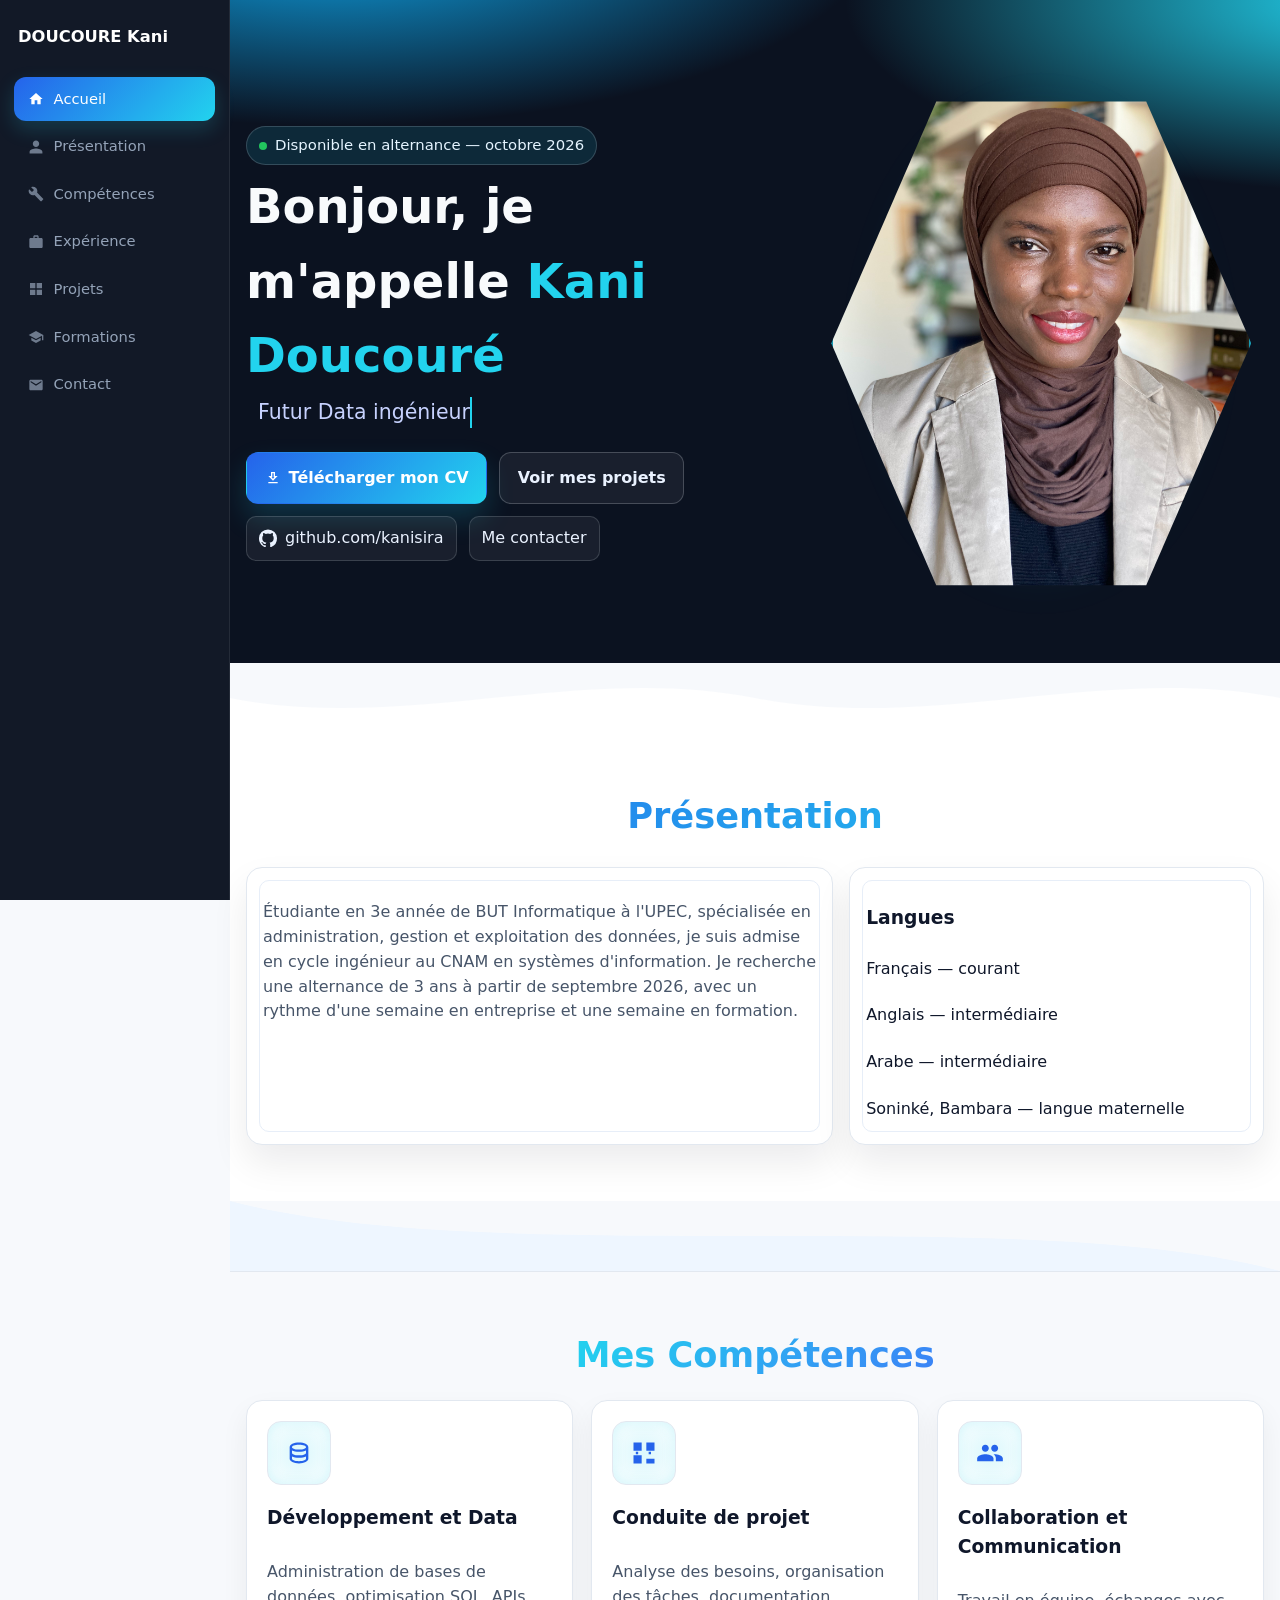
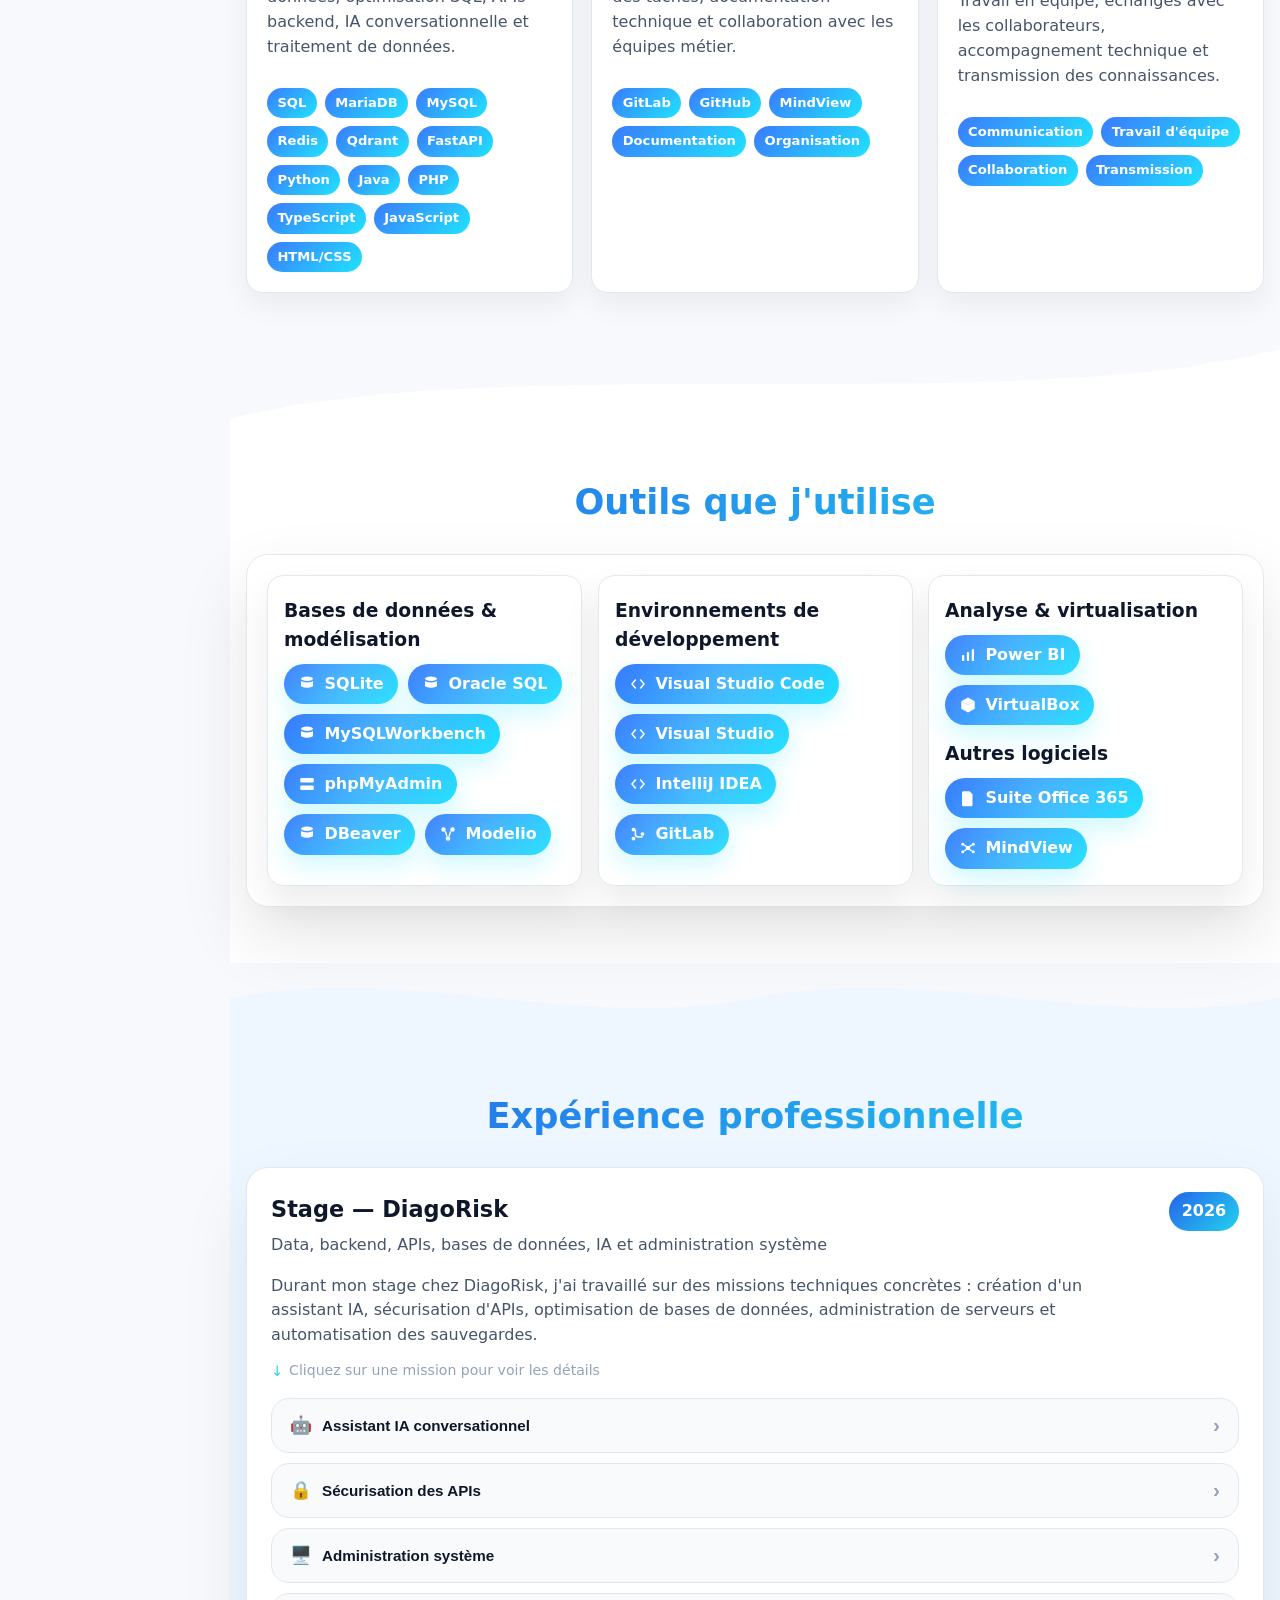
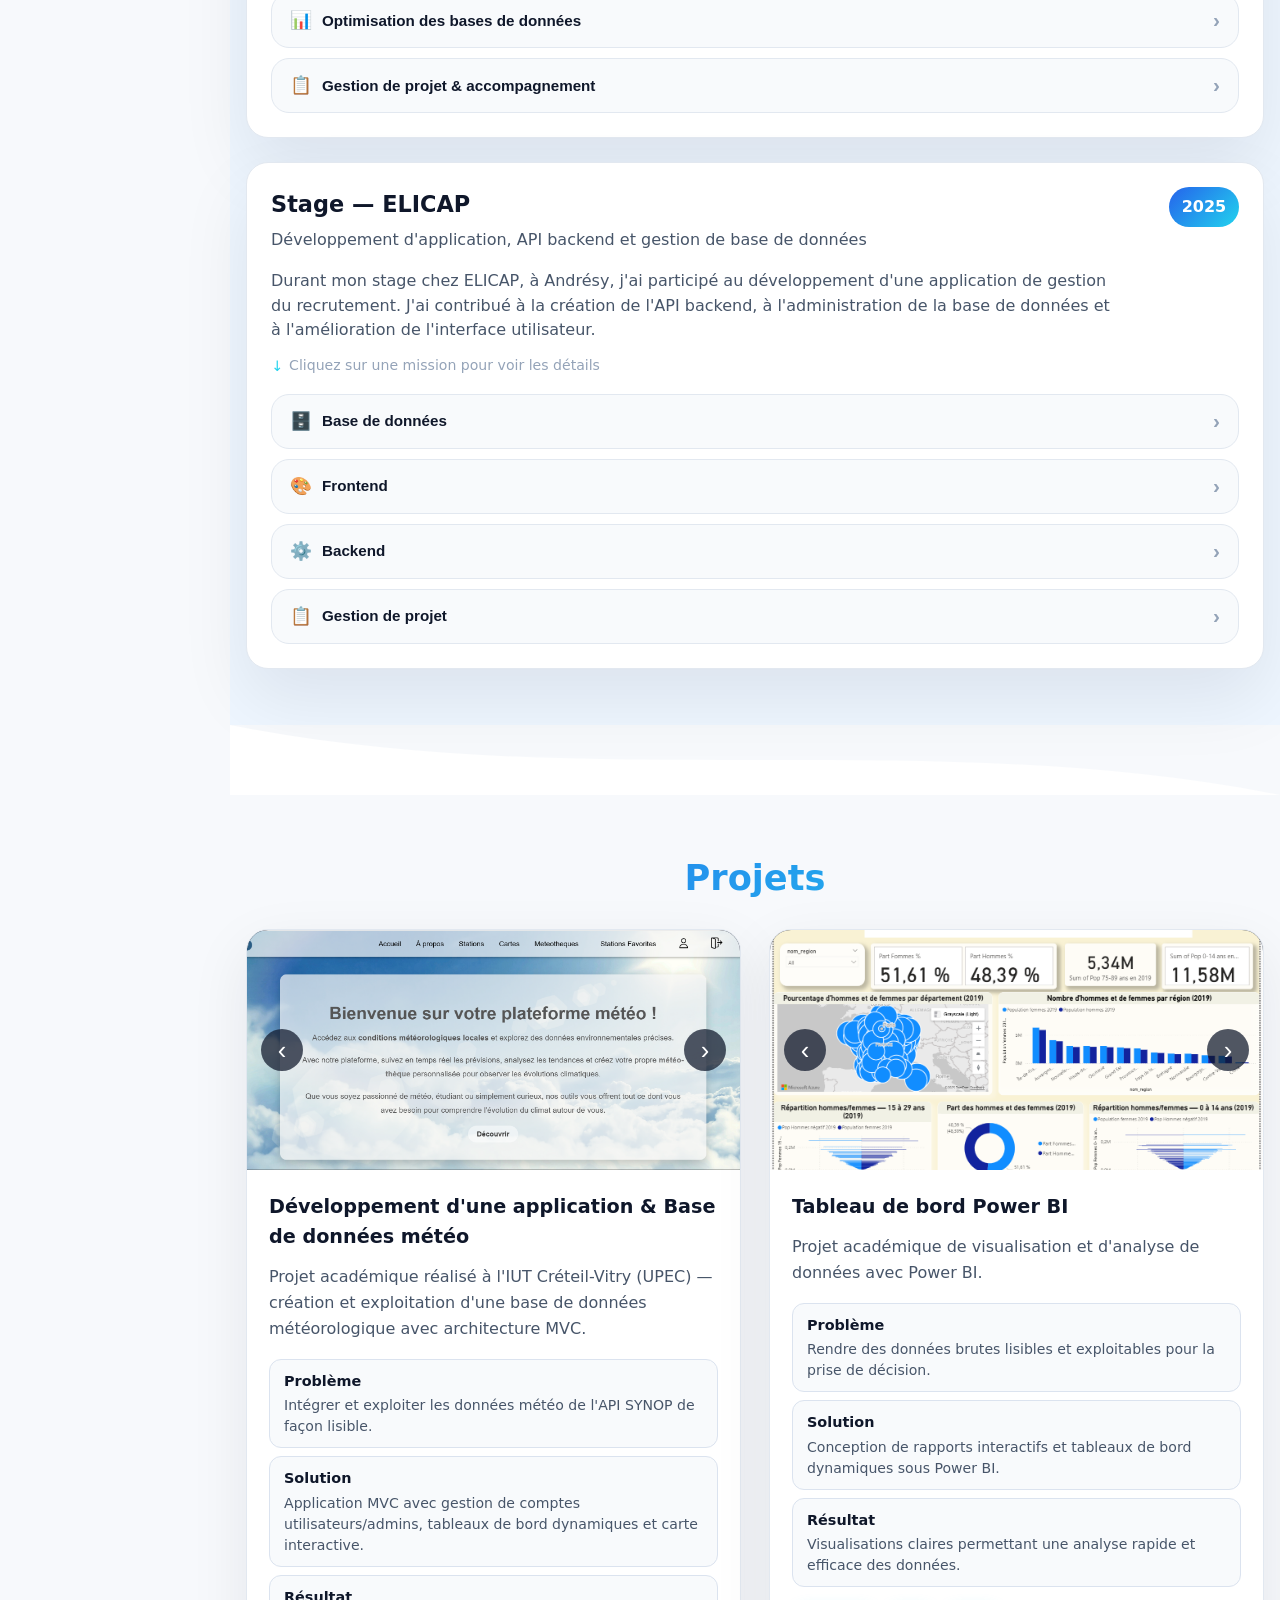
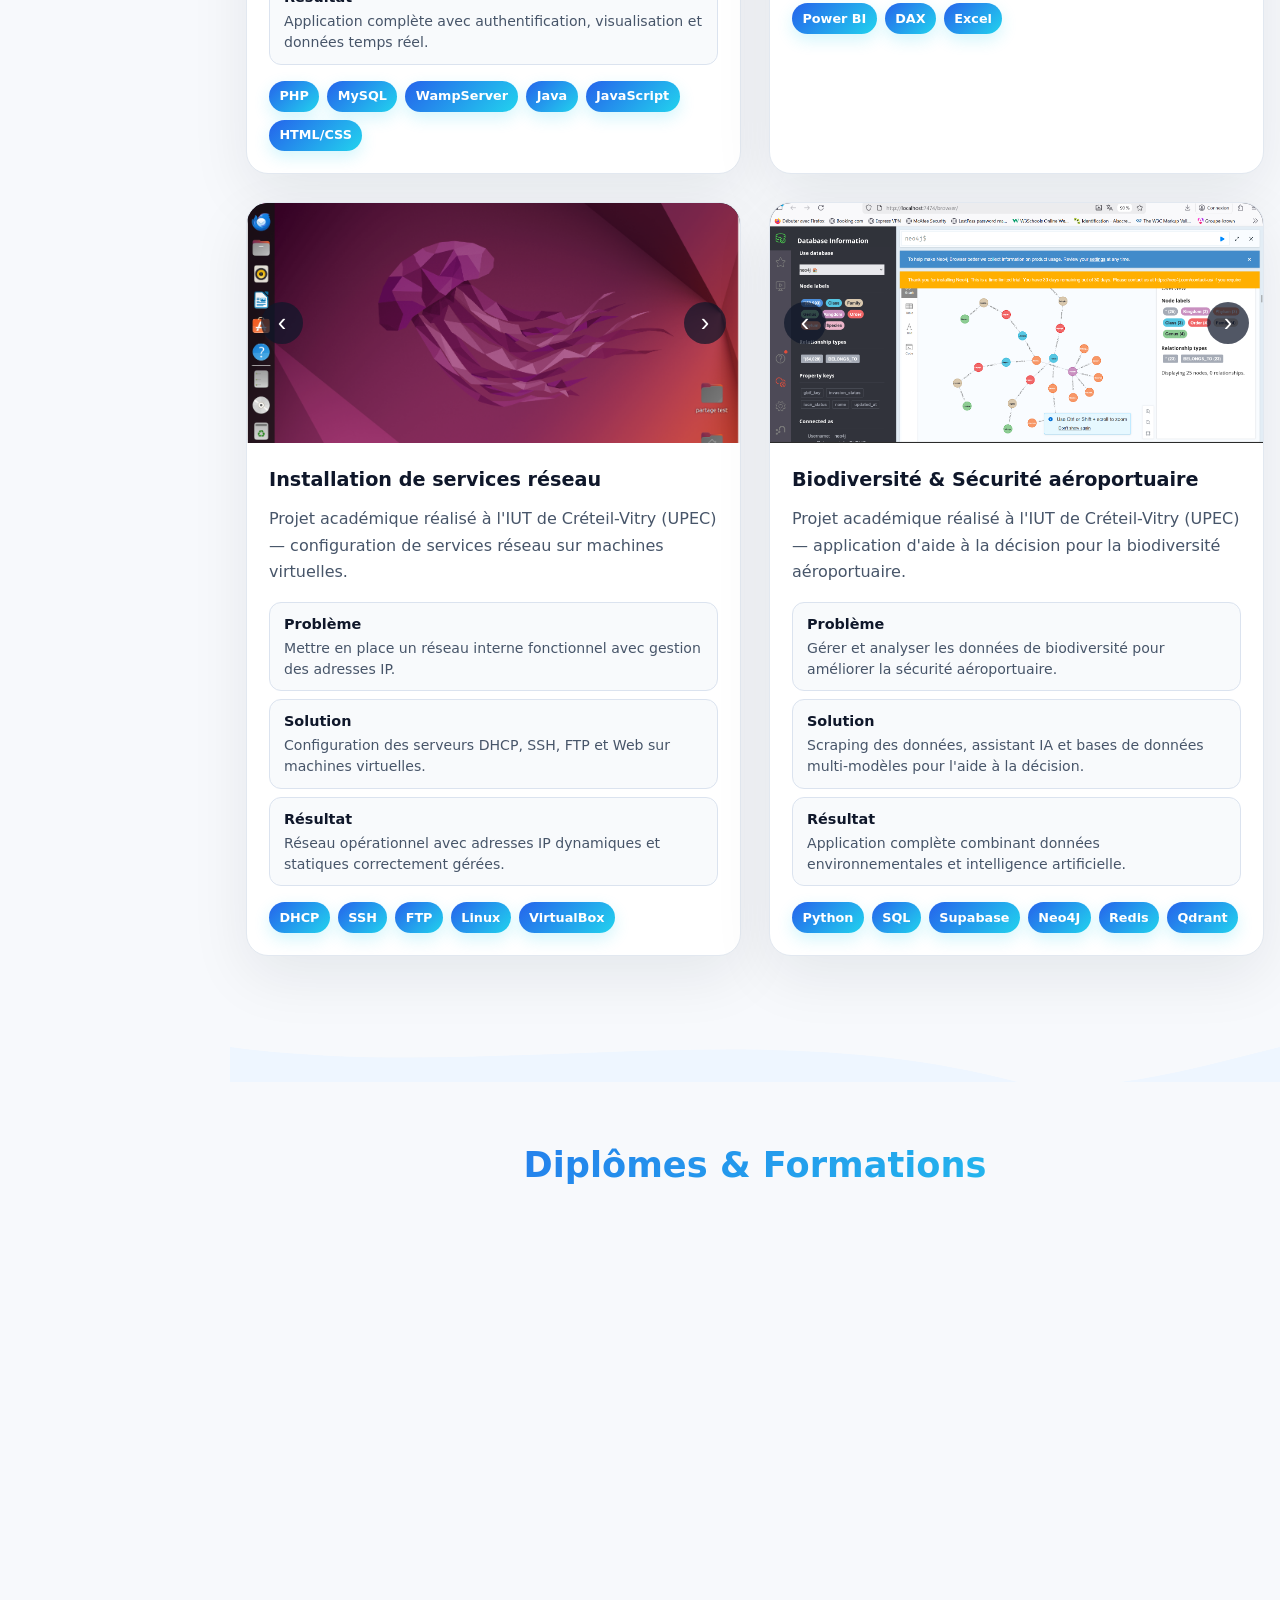
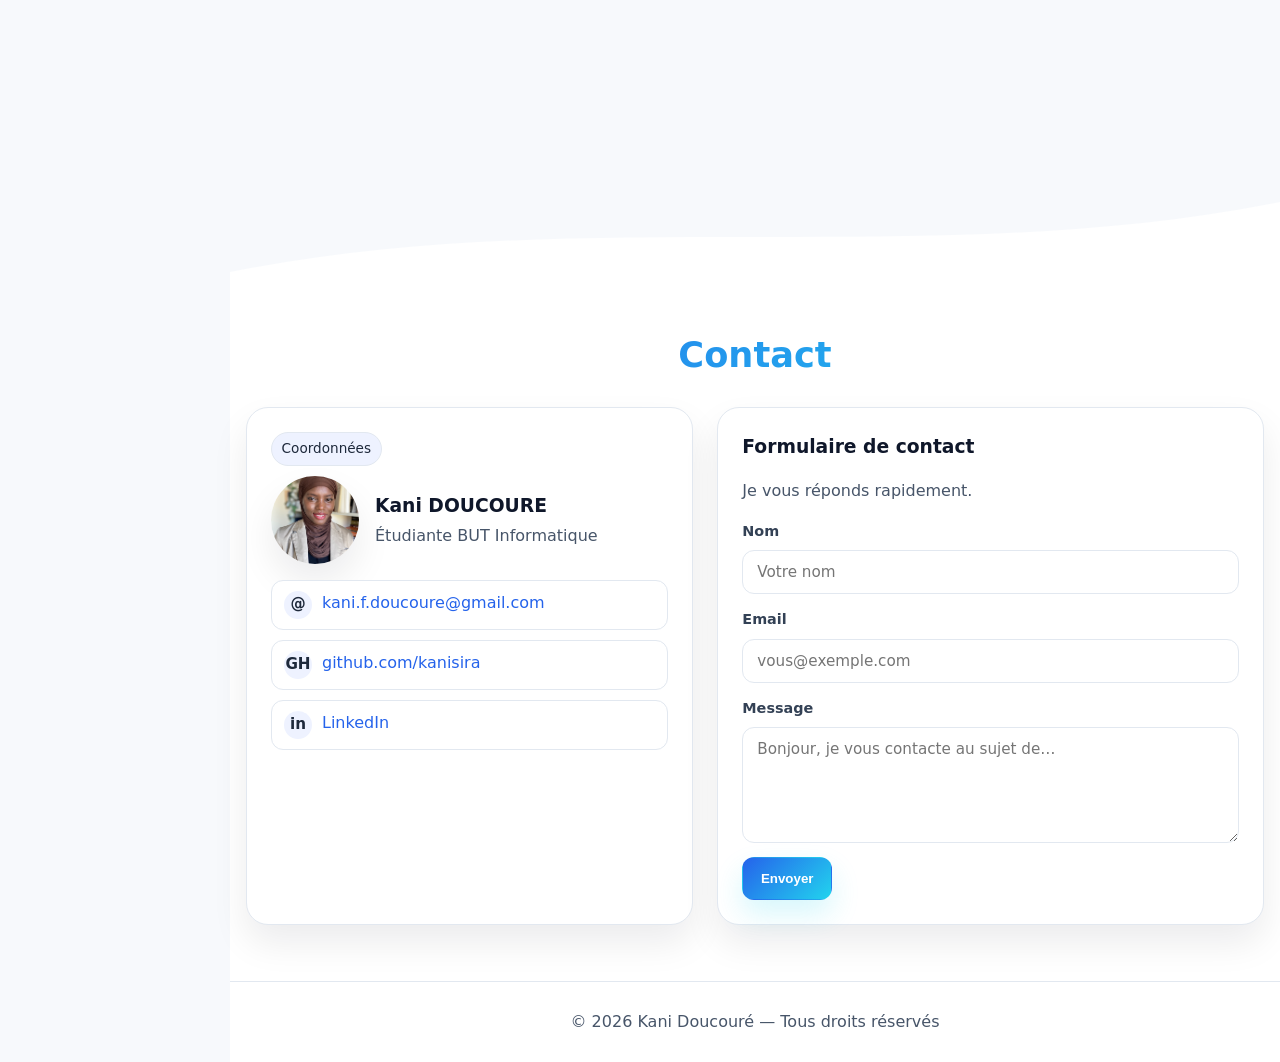
==== commit 4a85f9e3: "Ajout vagues entre sections" ====
--- a/index.html
+++ b/index.html
@@ -9,14 +9,11 @@
 <body>
   <a class="skip-link" href="#home">Aller au contenu</a>
 
-  <!-- Header latéral -->
   <header class="side-header" role="banner">
     <a class="brand" href="#home">DOUCOURE Kani</a>
-
     <button class="nav-toggle" type="button" aria-label="Ouvrir le menu" aria-expanded="false" aria-controls="nav">
       <span></span><span></span><span></span>
     </button>
-
     <nav id="nav" class="side-nav" aria-label="Navigation principale">
       <a href="#home" class="active">
         <svg viewBox="0 0 24 24" aria-hidden="true" width="16" height="16"><path fill="currentColor" d="M10 20v-6h4v6h5v-8h3L12 3 2 12h3v8z"/></svg>
@@ -49,16 +46,15 @@
     </nav>
   </header>
 
-  <!-- Bouton retour en haut -->
   <button class="back-to-top" id="backToTop" aria-label="Retour en haut">↑</button>
 
-  <!-- HERO -->
+  <!-- ========== HERO ========== -->
   <section id="home" class="hero-neo" aria-label="Accueil">
     <div class="container hero-neo-grid">
       <div class="hero-neo-text">
         <span class="badge pulse">Disponible en alternance — octobre 2026</span>
         <h1>Bonjour, je m'appelle <span class="accent">Kani Doucouré</span></h1>
-        <p class="subtitle">Je suis&nbsp;<span class="typing">futur Data ingénieur</span></p>
+        <p class="subtitle">&nbsp;<span class="typing">Futur Data ingénieur</span></p>
         <div class="cta-row">
           <a class="btn primary" href="docs/CV_Kani_DOUCOURE_Informatique_Alternance.pdf" download>
             <svg viewBox="0 0 24 24" aria-hidden="true" width="16" height="16"><path fill="currentColor" d="M19 9h-4V3H9v6H5l7 7 7-7zm-8 2V5h2v6h1.17L12 13.17 9.83 11H11zm-6 7h14v2H5z"/></svg>
@@ -74,7 +70,6 @@
           <a class="social" href="#contact">Me contacter</a>
         </div>
       </div>
-
       <div class="hero-neo-visual">
         <div class="hex-wrap">
           <img class="hex" src="images/photo-kani.jpg" alt="Photo de Kani Doucouré">
@@ -83,8 +78,15 @@
     </div>
   </section>
 
-  <!-- ABOUT -->
-  <section id="about" class="section" aria-labelledby="titre-about">
+  <!-- vague hero → about (blanc vers blanc) -->
+  <div class="wave-divider">
+    <svg viewBox="0 0 1440 70" preserveAspectRatio="none" xmlns="http://www.w3.org/2000/svg">
+      <path d="M0,35 C240,70 480,0 720,35 C960,70 1200,0 1440,35 L1440,70 L0,70 Z" fill="#ffffff"/>
+    </svg>
+  </div>
+
+  <!-- ========== ABOUT ========== -->
+  <section id="about" class="section sec-white" aria-labelledby="titre-about">
     <div class="container">
       <h2 id="titre-about" class="section-title accent-gradient">Présentation</h2>
       <div class="about-grid pro">
@@ -97,29 +99,33 @@
             avec un rythme d'une semaine en entreprise et une semaine en formation.
           </p>
         </article>
-
         <aside class="card inner-ring lang-card reveal">
           <h3>Langues</h3>
           <ul class="lang-list">
-            <li><span>Français — courant</span>                     <span class="meter lv-5" aria-label="niveau 5/5"></span></li>
-            <li><span>Anglais — intermédiaire</span>                <span class="meter lv-3" aria-label="niveau 3/5"></span></li>
-            <li><span>Arabe — intermédiaire</span>                  <span class="meter lv-3" aria-label="niveau 3/5"></span></li>
-            <li><span>Soninké, Bambara — langue maternelle</span>   <span class="meter lv-5" aria-label="niveau 5/5"></span></li>
+            <li><span>Français — courant</span>                    <span class="meter lv-5" aria-label="niveau 5/5"></span></li>
+            <li><span>Anglais — intermédiaire</span>               <span class="meter lv-3" aria-label="niveau 3/5"></span></li>
+            <li><span>Arabe — intermédiaire</span>                 <span class="meter lv-3" aria-label="niveau 3/5"></span></li>
+            <li><span>Soninké, Bambara — langue maternelle</span>  <span class="meter lv-5" aria-label="niveau 5/5"></span></li>
           </ul>
         </aside>
       </div>
     </div>
   </section>
 
-  <!-- SERVICES -->
-  <section id="services" class="section services-dark" aria-labelledby="services-title">
+  <!-- vague about → services (blanc → bleu clair) -->
+  <div class="wave-divider">
+    <svg viewBox="0 0 1440 70" preserveAspectRatio="none" xmlns="http://www.w3.org/2000/svg">
+      <path d="M0,0 C360,70 1080,0 1440,70 L1440,70 L0,70 Z" fill="#eef6ff"/>
+    </svg>
+  </div>
+
+  <!-- ========== SERVICES ========== -->
+  <section id="services" class="section sec-blue services-dark" aria-labelledby="services-title">
     <div class="container">
       <h2 id="services-title" class="services-heading">
         <span class="accent-word">Mes Compétences</span>
       </h2>
-
       <div class="services-grid" role="list">
-
         <article class="service-card" role="listitem">
           <div class="icon-wrap">
             <svg viewBox="0 0 24 24" aria-hidden="true"><path fill="currentColor" d="M12 3C7.58 3 4 4.79 4 7v10c0 2.21 3.58 4 8 4s8-1.79 8-4V7c0-2.21-3.58-4-8-4Zm0 2c3.87 0 6 .99 6 2s-2.13 2-6 2-6-.99-6-2 2.13-2 6-2Zm0 14c-3.87 0-6-.99-6-2v-2.06C7.34 15.6 9.57 16 12 16s4.66-.4 6-1.06V17c0 1.01-2.13 2-6 2Zm0-5c-3.87 0-6-.99-6-2v-2.06C7.34 10.6 9.57 11 12 11s4.66-.4 6-1.06V12c0 1.01-2.13 2-6 2Z"/></svg>
@@ -130,7 +136,6 @@
             <span>SQL</span><span>MariaDB</span><span>MySQL</span><span>Redis</span><span>Qdrant</span><span>FastAPI</span><span>Python</span><span>Java</span><span>PHP</span><span>TypeScript</span><span>JavaScript</span><span>HTML/CSS</span>
           </div>
         </article>
-
         <article class="service-card" role="listitem">
           <div class="icon-wrap">
             <svg viewBox="0 0 24 24" aria-hidden="true"><path fill="currentColor" d="M10 3H3v7h7V3Zm11 0h-7v7h7V3ZM10 14H3v7h7v-7Zm11 3h-7v4h7v-4Zm-3-6h-2v2h2v-2ZM7 11H5v2h2v-2Z"/></svg>
@@ -141,7 +146,6 @@
             <span>GitLab</span><span>GitHub</span><span>MindView</span><span>Documentation</span><span>Organisation</span>
           </div>
         </article>
-
         <article class="service-card" role="listitem">
           <div class="icon-wrap">
             <svg viewBox="0 0 24 24" aria-hidden="true"><path fill="currentColor" d="M16 11c1.66 0 2.99-1.34 2.99-3S17.66 5 16 5s-3 1.34-3 3 1.34 3 3 3ZM8 11c1.66 0 2.99-1.34 2.99-3S9.66 5 8 5 5 6.34 5 8s1.34 3 3 3Zm0 2c-2.33 0-7 1.17-7 3.5V19h14v-2.5C15 14.17 10.33 13 8 13Zm8 0c-.29 0-.62.02-.97.05 1.16.84 1.97 1.96 1.97 3.45V19h6v-2.5c0-2.33-4.67-3.5-7-3.5Z"/></svg>
@@ -152,13 +156,19 @@
             <span>Communication</span><span>Travail d'équipe</span><span>Collaboration</span><span>Transmission</span>
           </div>
         </article>
-
-      </div>
-    </div>
-  </section>
-
-  <!-- OUTILS -->
-  <section id="tools" class="section">
+      </div>
+    </div>
+  </section>
+
+  <!-- vague services → outils (bleu clair → blanc) -->
+  <div class="wave-divider">
+    <svg viewBox="0 0 1440 70" preserveAspectRatio="none" xmlns="http://www.w3.org/2000/svg">
+      <path d="M0,70 C360,0 1080,70 1440,0 L1440,70 L0,70 Z" fill="#ffffff"/>
+    </svg>
+  </div>
+
+  <!-- ========== OUTILS ========== -->
+  <section id="tools" class="section sec-white">
     <div class="container">
       <h2 class="section-title accent-gradient">Outils que j'utilise</h2>
       <div class="tools-panel tilt-3d">
@@ -200,8 +210,15 @@
     </div>
   </section>
 
-  <!-- EXPÉRIENCE -->
-  <section id="experience" class="section experience-section" aria-labelledby="experience-title">
+  <!-- vague outils → expérience (blanc → bleu clair) -->
+  <div class="wave-divider">
+    <svg viewBox="0 0 1440 70" preserveAspectRatio="none" xmlns="http://www.w3.org/2000/svg">
+      <path d="M0,35 C240,0 480,70 720,35 C960,0 1200,70 1440,35 L1440,70 L0,70 Z" fill="#eef6ff"/>
+    </svg>
+  </div>
+
+  <!-- ========== EXPÉRIENCE ========== -->
+  <section id="experience" class="section sec-blue experience-section" aria-labelledby="experience-title">
     <div class="container">
       <h2 id="experience-title" class="section-title accent-gradient">Expérience professionnelle</h2>
 
@@ -219,16 +236,11 @@
           création d'un assistant IA, sécurisation d'APIs, optimisation de bases de données,
           administration de serveurs et automatisation des sauvegardes.
         </p>
-
-        <!-- Indication clique -->
         <p class="accordion-hint">Cliquez sur une mission pour voir les détails</p>
-
         <div class="mission-grid">
-
-          <!-- Mission 1 -->
-          <article class="mission-card accordion-card">
-            <button class="accordion-trigger" type="button" aria-expanded="false">
-              <span class="mission-icon"></span>
+          <article class="mission-card accordion-card">
+            <button class="accordion-trigger" type="button" aria-expanded="false">
+              <span class="mission-icon">🤖</span>
               <span class="mission-title">Assistant IA conversationnel</span>
               <span class="accordion-arrow" aria-hidden="true">›</span>
             </button>
@@ -247,11 +259,9 @@
               </div>
             </div>
           </article>
-
-          <!-- Mission 2 -->
-          <article class="mission-card accordion-card">
-            <button class="accordion-trigger" type="button" aria-expanded="false">
-              <span class="mission-icon"></span>
+          <article class="mission-card accordion-card">
+            <button class="accordion-trigger" type="button" aria-expanded="false">
+              <span class="mission-icon">🔒</span>
               <span class="mission-title">Sécurisation des APIs</span>
               <span class="accordion-arrow" aria-hidden="true">›</span>
             </button>
@@ -267,11 +277,9 @@
               </div>
             </div>
           </article>
-
-          <!-- Mission 3 -->
-          <article class="mission-card accordion-card">
-            <button class="accordion-trigger" type="button" aria-expanded="false">
-              <span class="mission-icon"></span>
+          <article class="mission-card accordion-card">
+            <button class="accordion-trigger" type="button" aria-expanded="false">
+              <span class="mission-icon">🖥️</span>
               <span class="mission-title">Administration système</span>
               <span class="accordion-arrow" aria-hidden="true">›</span>
             </button>
@@ -287,11 +295,9 @@
               </div>
             </div>
           </article>
-
-          <!-- Mission 4 -->
-          <article class="mission-card accordion-card">
-            <button class="accordion-trigger" type="button" aria-expanded="false">
-              <span class="mission-icon"></span>
+          <article class="mission-card accordion-card">
+            <button class="accordion-trigger" type="button" aria-expanded="false">
+              <span class="mission-icon">📊</span>
               <span class="mission-title">Optimisation des bases de données</span>
               <span class="accordion-arrow" aria-hidden="true">›</span>
             </button>
@@ -305,11 +311,9 @@
               </div>
             </div>
           </article>
-
-          <!-- Mission 5 -->
-          <article class="mission-card accordion-card">
-            <button class="accordion-trigger" type="button" aria-expanded="false">
-              <span class="mission-icon"></span>
+          <article class="mission-card accordion-card">
+            <button class="accordion-trigger" type="button" aria-expanded="false">
+              <span class="mission-icon">📋</span>
               <span class="mission-title">Gestion de projet & accompagnement</span>
               <span class="accordion-arrow" aria-hidden="true">›</span>
             </button>
@@ -325,7 +329,6 @@
               </div>
             </div>
           </article>
-
         </div>
       </article>
 
@@ -344,15 +347,11 @@
           de l'API backend, à l'administration de la base de données et à l'amélioration
           de l'interface utilisateur.
         </p>
-
         <p class="accordion-hint">Cliquez sur une mission pour voir les détails</p>
-
         <div class="mission-grid">
-
-          <!-- Mission 1 -->
-          <article class="mission-card accordion-card">
-            <button class="accordion-trigger" type="button" aria-expanded="false">
-              <span class="mission-icon"></span>
+          <article class="mission-card accordion-card">
+            <button class="accordion-trigger" type="button" aria-expanded="false">
+              <span class="mission-icon">🗄️</span>
               <span class="mission-title">Base de données</span>
               <span class="accordion-arrow" aria-hidden="true">›</span>
             </button>
@@ -368,11 +367,9 @@
               </div>
             </div>
           </article>
-
-          <!-- Mission 2 -->
-          <article class="mission-card accordion-card">
-            <button class="accordion-trigger" type="button" aria-expanded="false">
-              <span class="mission-icon"></span>
+          <article class="mission-card accordion-card">
+            <button class="accordion-trigger" type="button" aria-expanded="false">
+              <span class="mission-icon">🎨</span>
               <span class="mission-title">Frontend</span>
               <span class="accordion-arrow" aria-hidden="true">›</span>
             </button>
@@ -387,11 +384,9 @@
               </div>
             </div>
           </article>
-
-          <!-- Mission 3 -->
-          <article class="mission-card accordion-card">
-            <button class="accordion-trigger" type="button" aria-expanded="false">
-              <span class="mission-icon"></span>
+          <article class="mission-card accordion-card">
+            <button class="accordion-trigger" type="button" aria-expanded="false">
+              <span class="mission-icon">⚙️</span>
               <span class="mission-title">Backend</span>
               <span class="accordion-arrow" aria-hidden="true">›</span>
             </button>
@@ -406,11 +401,9 @@
               </div>
             </div>
           </article>
-
-          <!-- Mission 4 -->
-          <article class="mission-card accordion-card">
-            <button class="accordion-trigger" type="button" aria-expanded="false">
-              <span class="mission-icon"></span>
+          <article class="mission-card accordion-card">
+            <button class="accordion-trigger" type="button" aria-expanded="false">
+              <span class="mission-icon">📋</span>
               <span class="mission-title">Gestion de projet</span>
               <span class="accordion-arrow" aria-hidden="true">›</span>
             </button>
@@ -426,26 +419,29 @@
               </div>
             </div>
           </article>
-
         </div>
       </article>
     </div>
   </section>
 
-  <!-- PORTFOLIO -->
-  <section id="portfolio" class="section" aria-labelledby="portfolio-title">
+  <!-- vague expérience → projets (bleu clair → blanc) -->
+  <div class="wave-divider">
+    <svg viewBox="0 0 1440 70" preserveAspectRatio="none" xmlns="http://www.w3.org/2000/svg">
+      <path d="M0,0 C480,70 960,0 1440,70 L1440,70 L0,70 Z" fill="#ffffff"/>
+    </svg>
+  </div>
+
+  <!-- ========== PROJETS ========== -->
+  <section id="portfolio" class="section sec-white" aria-labelledby="portfolio-title">
     <div class="container">
       <h2 id="portfolio-title" class="section-title accent-gradient">Projets</h2>
-
       <div class="project-grid">
-
-        <!-- Projet 1 -->
         <article class="project-card reveal">
           <div class="project-cover gallery" data-gallery>
             <img src="images/acceil 1.png" alt="Application météo - accueil" class="active" />
             <img src="images/acceille.png" alt="Application météo - carte" />
             <img src="images/Tableau du bord 1.png" alt="Application météo - tableau de bord" />
-            <img src="images/Tableau du bord 2.png" alt="Application météo - tableau de bord 2" />
+            <img src="images/tableau du bord 2.png" alt="Application météo - tableau de bord 2" />
             <img src="images/connexion.png" alt="Connexion" />
             <img src="images/connexion 2.png" alt="Connexion 2" />
             <img src="images/historique modif.png" alt="Historique" />
@@ -464,7 +460,6 @@
           </div>
         </article>
 
-        <!-- Projet 2 -->
         <article class="project-card reveal">
           <div class="project-cover gallery" data-gallery>
             <img src="images/powerbi/image1.png" alt="Power BI - vue 1" class="active" />
@@ -486,10 +481,10 @@
           </div>
         </article>
 
-        <!-- Projet 3 -->
         <article class="project-card reveal">
           <div class="project-cover gallery" data-gallery>
             <img src="images/reseau/image3.png" alt="Services réseau" class="active" />
+            <img src="images/reseau/image5.png" alt="Services réseau 2" />
             <button class="gallery-btn prev" type="button" aria-label="Image précédente">‹</button>
             <button class="gallery-btn next" type="button" aria-label="Image suivante">›</button>
           </div>
@@ -505,13 +500,11 @@
           </div>
         </article>
 
-        <!-- Projet 4 -->
         <article class="project-card reveal">
           <div class="project-cover gallery" data-gallery>
             <img src="images/biodiverssite/Neo4J.png" alt="Biodiversité - Neo4J" class="active" />
             <img src="images/biodiverssite/Neo4J2.png" alt="Biodiversité - Neo4J 2" />
             <img src="images/biodiverssite/API.png" alt="Biodiversité - API" />
-            <img src="images/biodiv-4.png" alt="Biodiversité - vue 4" />
             <button class="gallery-btn prev" type="button" aria-label="Image précédente">‹</button>
             <button class="gallery-btn next" type="button" aria-label="Image suivante">›</button>
           </div>
@@ -526,19 +519,22 @@
             <div class="tag-row"><span>Python</span><span>SQL</span><span>Supabase</span><span>Neo4J</span><span>Redis</span><span>Qdrant</span></div>
           </div>
         </article>
-
-      </div>
-    </div>
-  </section>
-
-  <!-- FORMATIONS -->
-  <section id="formations" class="section" aria-labelledby="formations-title">
+      </div>
+    </div>
+  </section>
+
+  <!-- vague projets → formations (blanc → bleu clair) -->
+  <div class="wave-divider">
+    <svg viewBox="0 0 1440 70" preserveAspectRatio="none" xmlns="http://www.w3.org/2000/svg">
+      <path d="M0,35 C360,70 720,0 1080,70 C1200,84 1320,56 1440,35 L1440,70 L0,70 Z" fill="#eef6ff"/>
+    </svg>
+  </div>
+
+  <!-- ========== FORMATIONS ========== -->
+  <section id="formations" class="section sec-blue" aria-labelledby="formations-title">
     <div class="container">
       <h2 id="formations-title" class="section-title accent-gradient">Diplômes & Formations</h2>
-
       <div class="timeline">
-
-        <!-- CNAM -->
         <article class="timeline-card-logo reveal">
           <div class="formation-logo-wrap">
             <img src="images/logos/cnam.jpg" alt="Logo CNAM" class="formation-logo">
@@ -550,14 +546,9 @@
             </div>
             <p class="formation-school">CNAM — Paris</p>
             <p class="formation-desc">Formation d'ingénieur spécialisée en systèmes d'information</p>
-            <div class="formation-tags">
-              <span>Dès septembre</span>
-              
-            </div>
-          </div>
-        </article>
-
-        <!-- UPEC / IUT -->
+            <div class="formation-tags"><span>Dès septembre</span></div>
+          </div>
+        </article>
         <article class="timeline-card-logo reveal">
           <div class="formation-logo-wrap">
             <img src="images/logos/upec-iut.png" alt="Logo UPEC IUT Créteil-Vitry" class="formation-logo">
@@ -569,41 +560,38 @@
             </div>
             <p class="formation-school">IUT de Créteil-Vitry — Université Paris-Est Créteil</p>
             <p class="formation-desc">Parcours : Administration, gestion et exploitation des données.</p>
-            <div class="formation-tags">
-              <span>En cours</span>
-              
-            </div>
-          </div>
-        </article>
-
-        <!-- Lycée -->
+            <div class="formation-tags"><span>En cours</span></div>
+          </div>
+        </article>
         <article class="timeline-card-logo reveal">
-         
-        <div class="formation-logo-wrap">
-          <img src="images/logos/lycee.png" alt="Logo Lycée Paris 14" class="formation-logo">
-        </div>
+          <div class="formation-logo-wrap">
+            <img src="images/logos/lycee.png" alt="Logo Lycée Paris 14" class="formation-logo">
+          </div>
           <div class="formation-body">
             <div class="formation-top">
               <h3>Baccalauréat Général</h3>
               <span class="formation-date">2020 — 2023</span>
             </div>
             <p class="formation-school">Lycée d'adultes de la Ville de Paris — Paris 14</p>
-            <div class="formation-tags">
-              <span>Obtenu</span>
-            </div>
-          </div>
-        </article>
-
-      </div>
-    </div>
-  </section>
-
-  <!-- CONTACT -->
-  <section id="contact" class="section" aria-labelledby="titre-contact">
+            <div class="formation-tags"><span>Obtenu</span></div>
+          </div>
+        </article>
+      </div>
+    </div>
+  </section>
+
+  <!-- vague formations → contact (bleu clair → blanc) -->
+  <div class="wave-divider">
+    <svg viewBox="0 0 1440 70" preserveAspectRatio="none" xmlns="http://www.w3.org/2000/svg">
+      <path d="M0,70 C480,0 960,70 1440,0 L1440,70 L0,70 Z" fill="#ffffff"/>
+    </svg>
+  </div>
+
+  <!-- ========== CONTACT ========== -->
+  <section id="contact" class="section sec-white" aria-labelledby="titre-contact">
     <div class="container">
       <h2 id="titre-contact" class="section-title accent-gradient">Contact</h2>
       <div class="contact-layout">
-
         <div class="contact-card">
           <span class="card-title">Coordonnées</span>
           <div class="profile">
@@ -619,7 +607,6 @@
             <li><span class="ico">in</span><a href="https://www.linkedin.com/in/kani-doucour%C3%A9-6a21052b5" target="_blank" rel="noopener">LinkedIn</a></li>
           </ul>
         </div>
-
         <div class="contact-card">
           <form action="https://api.web3forms.com/submit" method="POST">
             <input type="hidden" name="access_key" value="9d52b53a-a514-4801-ba2f-623bbc764a59">
@@ -640,7 +627,6 @@
             <button class="btn primary" type="submit">Envoyer</button>
           </form>
         </div>
-
       </div>
     </div>
   </section>
--- a/css/styles.css
+++ b/css/styles.css
@@ -622,3 +622,35 @@
   .section-title.accent-gradient,.services-heading{font-size:clamp(1.35rem,1rem + 1vw,1.8rem)}
   .hero-neo-text h1{font-size:clamp(1.6rem,1rem + 2vw,2.2rem)}
 }
+
+/* ===== VAGUES & FONDS ALTERNÉS ===== */
+
+/* Fonds alternés blanc / bleu très clair */
+.sec-white { background: #ffffff; }
+.sec-blue  { background: #eef6ff; }
+
+/* La section expérience hérite du fond bleu */
+.sec-blue.experience-section { background: #eef6ff; }
+
+/* Diviseur vague */
+.wave-divider {
+  display: block;
+  width: 100%;
+  overflow: hidden;
+  line-height: 0;
+  margin: 0;
+  padding: 0;
+  /* compense le padding-left du menu latéral pour que la vague soit vraiment pleine largeur */
+  position: relative;
+}
+
+.wave-divider svg {
+  display: block;
+  width: 100%;
+  height: 70px;
+}
+
+/* Supprime le fond par défaut des sections qui avaient leur propre bg */
+.services-dark { background: inherit; }
+#portfolio     { background: inherit; }
+#formations    { background: inherit; }
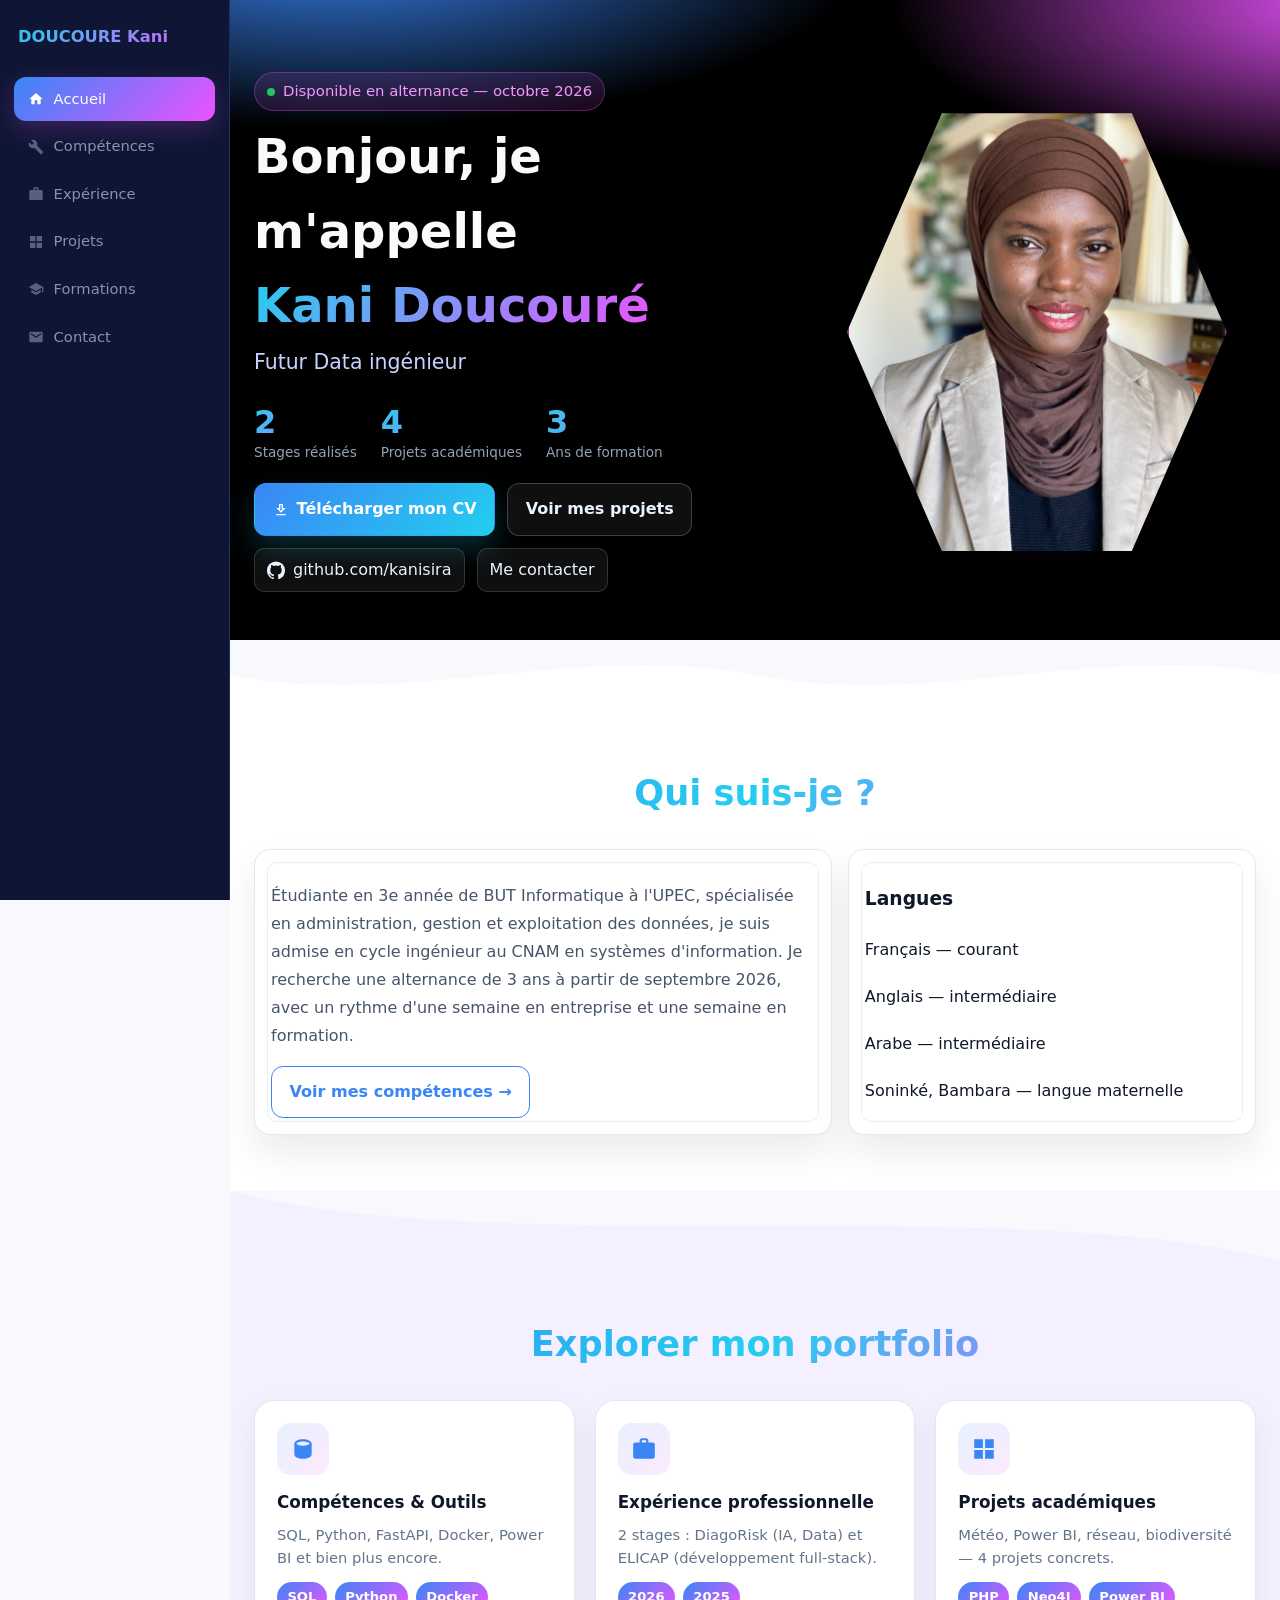
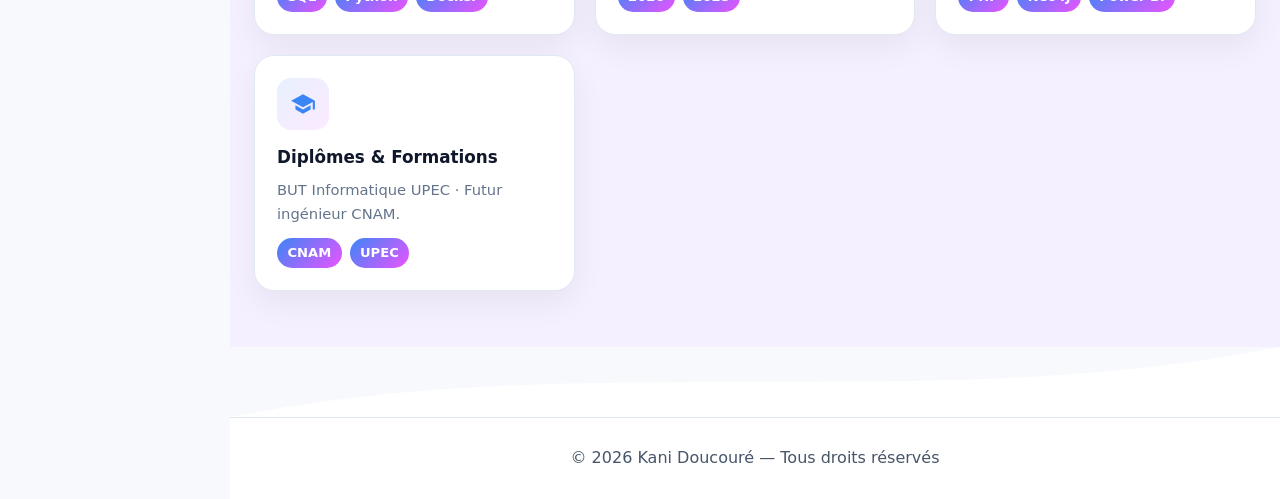
==== commit fd7b9158: "Site multipage - 6 pages" ====
--- a/index.html
+++ b/index.html
@@ -1,640 +1,140 @@
 <!doctype html>
 <html lang="fr">
 <head>
-  <meta charset="utf-8" />
-  <meta name="viewport" content="width=device-width, initial-scale=1" />
-  <title>Portfolio — Kani Doucouré</title>
-  <link rel="stylesheet" href="css/styles.css" />
+  <meta charset="utf-8"/>
+  <meta name="viewport" content="width=device-width, initial-scale=1"/>
+  <title>Kani Doucouré — Portfolio</title>
+  <link rel="stylesheet" href="css/styles.css"/>
 </head>
 <body>
-  <a class="skip-link" href="#home">Aller au contenu</a>
-
-  <header class="side-header" role="banner">
-    <a class="brand" href="#home">DOUCOURE Kani</a>
-    <button class="nav-toggle" type="button" aria-label="Ouvrir le menu" aria-expanded="false" aria-controls="nav">
-      <span></span><span></span><span></span>
-    </button>
-    <nav id="nav" class="side-nav" aria-label="Navigation principale">
-      <a href="#home" class="active">
-        <svg viewBox="0 0 24 24" aria-hidden="true" width="16" height="16"><path fill="currentColor" d="M10 20v-6h4v6h5v-8h3L12 3 2 12h3v8z"/></svg>
-        Accueil
-      </a>
-      <a href="#about">
-        <svg viewBox="0 0 24 24" aria-hidden="true" width="16" height="16"><path fill="currentColor" d="M12 12c2.7 0 4.8-2.1 4.8-4.8S14.7 2.4 12 2.4 7.2 4.5 7.2 7.2 9.3 12 12 12zm0 2.4c-3.2 0-9.6 1.6-9.6 4.8v2.4h19.2v-2.4c0-3.2-6.4-4.8-9.6-4.8z"/></svg>
-        Présentation
-      </a>
-      <a href="#services">
-        <svg viewBox="0 0 24 24" aria-hidden="true" width="16" height="16"><path fill="currentColor" d="M22.7 19l-9.1-9.1c.9-2.3.4-5-1.5-6.9-2-2-5-2.4-7.4-1.3L9 6 6 9 1.6 4.7C.4 7.1.9 10.1 2.9 12.1c1.9 1.9 4.6 2.4 6.9 1.5l9.1 9.1c.4.4 1 .4 1.4 0l2.3-2.3c.5-.4.5-1.1.1-1.4z"/></svg>
-        Compétences
-      </a>
-      <a href="#experience">
-        <svg viewBox="0 0 24 24" aria-hidden="true" width="16" height="16"><path fill="currentColor" d="M20 6h-4V4c0-1.11-.89-2-2-2h-4c-1.11 0-2 .89-2 2v2H4c-1.11 0-1.99.89-1.99 2L2 19c0 1.11.89 2 2 2h16c1.11 0 2-.89 2-2V8c0-1.11-.89-2-2-2zm-6 0h-4V4h4v2z"/></svg>
-        Expérience
-      </a>
-      <a href="#portfolio">
-        <svg viewBox="0 0 24 24" aria-hidden="true" width="16" height="16"><path fill="currentColor" d="M3 3h8v8H3zm10 0h8v8h-8zM3 13h8v8H3zm10 0h8v8h-8z"/></svg>
-        Projets
-      </a>
-      <a href="#formations">
-        <svg viewBox="0 0 24 24" aria-hidden="true" width="16" height="16"><path fill="currentColor" d="M5 13.18v4L12 21l7-3.82v-4L12 17l-7-3.82zM12 3L1 9l11 6 9-4.91V17h2V9L12 3z"/></svg>
-        Formations
-      </a>
-      <a href="#contact">
-        <svg viewBox="0 0 24 24" aria-hidden="true" width="16" height="16"><path fill="currentColor" d="M20 4H4c-1.1 0-2 .9-2 2v12c0 1.1.9 2 2 2h16c1.1 0 2-.9 2-2V6c0-1.1-.9-2-2-2zm0 4l-8 5-8-5V6l8 5 8-5v2z"/></svg>
-        Contact
-      </a>
-    </nav>
-  </header>
-
+  <a class="skip-link" href="#main">Aller au contenu</a>
+  <header class="side-header" role="banner"></header>
   <button class="back-to-top" id="backToTop" aria-label="Retour en haut">↑</button>
 
-  <!-- ========== HERO ========== -->
-  <section id="home" class="hero-neo" aria-label="Accueil">
-    <div class="container hero-neo-grid">
-      <div class="hero-neo-text">
+  <!-- HERO -->
+  <section class="hero-neo" aria-label="Accueil" style="padding:72px 0 48px;color:#eaf2ff;background:radial-gradient(900px 320px at 10% -10%,#3a86f6 0%,transparent 60%),radial-gradient(900px 320px at 110% 0%,#eb53ff 0%,transparent 55%),#000000;">
+    <div class="container" style="display:grid;grid-template-columns:1.1fr .9fr;gap:28px;align-items:center;">
+      <div id="main">
         <span class="badge pulse">Disponible en alternance — octobre 2026</span>
-        <h1>Bonjour, je m'appelle <span class="accent">Kani Doucouré</span></h1>
-        <p class="subtitle">&nbsp;<span class="typing">Futur Data ingénieur</span></p>
-        <div class="cta-row">
+        <h1 style="margin:.5rem 0 .25rem;font-size:clamp(2rem,1rem + 2.8vw,3rem);color:#f8fafc;">Bonjour, je m'appelle<br><span style="background:linear-gradient(135deg,#24ceef,#eb53ff);-webkit-background-clip:text;background-clip:text;color:transparent;">Kani Doucouré</span></h1>
+        <p style="font-size:clamp(1.1rem,.8rem + .6vw,1.35rem);color:#c7d2fe;margin:0 0 .6rem;">Futur Data ingénieur</p>
+
+        <!-- Stats -->
+        <div class="stats-row">
+          <div class="stat"><span class="stat-num">2</span><span class="stat-label">Stages réalisés</span></div>
+          <div class="stat"><span class="stat-num">4</span><span class="stat-label">Projets académiques</span></div>
+          <div class="stat"><span class="stat-num">3</span><span class="stat-label">Ans de formation</span></div>
+        </div>
+
+        <div style="display:flex;gap:12px;flex-wrap:wrap;margin-top:20px;">
           <a class="btn primary" href="docs/CV_Kani_DOUCOURE_Informatique_Alternance.pdf" download>
             <svg viewBox="0 0 24 24" aria-hidden="true" width="16" height="16"><path fill="currentColor" d="M19 9h-4V3H9v6H5l7 7 7-7zm-8 2V5h2v6h1.17L12 13.17 9.83 11H11zm-6 7h14v2H5z"/></svg>
             Télécharger mon CV
           </a>
-          <a class="btn ghost" href="#portfolio">Voir mes projets</a>
+          <a class="btn ghost" href="projets.html">Voir mes projets</a>
         </div>
+
         <div class="social-row">
-          <a class="social" href="https://github.com/kanisira" target="_blank" rel="noopener" aria-label="GitHub">
+          <a class="social" href="https://github.com/kanisira" target="_blank" rel="noopener">
             <svg viewBox="0 0 24 24" aria-hidden="true"><path fill="currentColor" d="M12 .5A12 12 0 0 0 0 12.76c0 5.41 3.44 9.99 8.21 11.61.6.11.82-.27.82-.6l-.02-2.1c-3.34.75-4.04-1.64-4.04-1.64-.55-1.45-1.35-1.84-1.35-1.84-1.1-.78.08-.77.08-.77 1.22.09 1.86 1.28 1.86 1.28 1.08 1.9 2.84 1.35 3.53 1.03.11-.81.42-1.35.76-1.66-2.66-.31-5.46-1.38-5.46-6.16 0-1.36.46-2.47 1.22-3.34-.12-.31-.53-1.57.11-3.27 0 0 1-.33 3.28 1.27a11.1 11.1 0 0 1 5.97 0c2.28-1.6 3.28-1.27 3.28-1.27.64 1.7.23 2.96.11 3.27.76.87 1.22 1.98 1.22 3.34 0 4.79-2.8 5.84-5.47 6.15.43.38.81 1.12.81 2.26l-.02 3.35c0 .33.22.72.83.6A12.27 12.27 0 0 0 24 12.76 12 12 0 0 0 12 .5Z"/></svg>
-            <span>github.com/kanisira</span>
+            github.com/kanisira
           </a>
-          <a class="social" href="#contact">Me contacter</a>
+          <a class="social" href="contact.html">Me contacter</a>
         </div>
       </div>
-      <div class="hero-neo-visual">
-        <div class="hex-wrap">
-          <img class="hex" src="images/photo-kani.jpg" alt="Photo de Kani Doucouré">
+
+      <div style="display:flex;justify-content:center;">
+        <div style="position:relative;width:min(380px,75vw);aspect-ratio:1/1.1;display:grid;place-items:center;">
+          <div style="position:absolute;inset:-12% -6%;filter:blur(24px);background:radial-gradient(closest-side,rgba(235,83,255,.45),transparent 70%);z-index:0;"></div>
+          <img src="images/photo-kani.jpg" alt="Photo de Kani Doucouré" style="position:relative;z-index:1;width:100%;height:100%;object-fit:cover;clip-path:polygon(25% 6.7%,75% 6.7%,100% 50%,75% 93.3%,25% 93.3%,0% 50%);border:2px solid rgba(235,83,255,.6);box-shadow:0 18px 40px rgba(0,0,0,.5);border-radius:16px;">
         </div>
       </div>
     </div>
   </section>
 
-  <!-- vague hero → about (blanc vers blanc) -->
-  <div class="wave-divider">
-    <svg viewBox="0 0 1440 70" preserveAspectRatio="none" xmlns="http://www.w3.org/2000/svg">
-      <path d="M0,35 C240,70 480,0 720,35 C960,70 1200,0 1440,35 L1440,70 L0,70 Z" fill="#ffffff"/>
-    </svg>
-  </div>
+  <div class="wave-divider"><svg viewBox="0 0 1440 70" preserveAspectRatio="none"><path d="M0,35 C240,70 480,0 720,35 C960,70 1200,0 1440,35 L1440,70 L0,70 Z" fill="#ffffff"/></svg></div>
 
-  <!-- ========== ABOUT ========== -->
-  <section id="about" class="section sec-white" aria-labelledby="titre-about">
+  <!-- PRÉSENTATION RAPIDE -->
+  <section class="section sec-white" aria-labelledby="about-title">
     <div class="container">
-      <h2 id="titre-about" class="section-title accent-gradient">Présentation</h2>
-      <div class="about-grid pro">
+      <h2 id="about-title" class="section-title">Qui suis-je ?</h2>
+      <div class="about-grid">
         <article class="card inner-ring about-card reveal">
-          <p class="lead intro-text">
+          <p class="lead" style="line-height:1.75;">
             Étudiante en 3e année de BUT Informatique à l'UPEC, spécialisée en
             administration, gestion et exploitation des données, je suis admise
             en cycle ingénieur au CNAM en systèmes d'information.
             Je recherche une alternance de 3 ans à partir de septembre 2026,
             avec un rythme d'une semaine en entreprise et une semaine en formation.
           </p>
+          <div style="margin-top:16px;">
+            <a class="btn outline" href="competences.html">Voir mes compétences →</a>
+          </div>
         </article>
         <aside class="card inner-ring lang-card reveal">
           <h3>Langues</h3>
           <ul class="lang-list">
-            <li><span>Français — courant</span>                    <span class="meter lv-5" aria-label="niveau 5/5"></span></li>
-            <li><span>Anglais — intermédiaire</span>               <span class="meter lv-3" aria-label="niveau 3/5"></span></li>
-            <li><span>Arabe — intermédiaire</span>                 <span class="meter lv-3" aria-label="niveau 3/5"></span></li>
-            <li><span>Soninké, Bambara — langue maternelle</span>  <span class="meter lv-5" aria-label="niveau 5/5"></span></li>
+            <li><span>Français — courant</span></li>
+            <li><span>Anglais — intermédiaire</span></li>
+            <li><span>Arabe — intermédiaire</span></li>
+            <li><span>Soninké, Bambara — langue maternelle</span></li>
           </ul>
         </aside>
       </div>
     </div>
   </section>
 
-  <!-- vague about → services (blanc → bleu clair) -->
-  <div class="wave-divider">
-    <svg viewBox="0 0 1440 70" preserveAspectRatio="none" xmlns="http://www.w3.org/2000/svg">
-      <path d="M0,0 C360,70 1080,0 1440,70 L1440,70 L0,70 Z" fill="#eef6ff"/>
-    </svg>
-  </div>
+  <div class="wave-divider"><svg viewBox="0 0 1440 70" preserveAspectRatio="none"><path d="M0,0 C360,70 1080,0 1440,70 L1440,70 L0,70 Z" fill="#f5f0ff"/></svg></div>
 
-  <!-- ========== SERVICES ========== -->
-  <section id="services" class="section sec-blue services-dark" aria-labelledby="services-title">
+  <!-- APERÇU RAPIDE DES PAGES -->
+  <section class="section sec-violet">
     <div class="container">
-      <h2 id="services-title" class="services-heading">
-        <span class="accent-word">Mes Compétences</span>
-      </h2>
-      <div class="services-grid" role="list">
-        <article class="service-card" role="listitem">
-          <div class="icon-wrap">
-            <svg viewBox="0 0 24 24" aria-hidden="true"><path fill="currentColor" d="M12 3C7.58 3 4 4.79 4 7v10c0 2.21 3.58 4 8 4s8-1.79 8-4V7c0-2.21-3.58-4-8-4Zm0 2c3.87 0 6 .99 6 2s-2.13 2-6 2-6-.99-6-2 2.13-2 6-2Zm0 14c-3.87 0-6-.99-6-2v-2.06C7.34 15.6 9.57 16 12 16s4.66-.4 6-1.06V17c0 1.01-2.13 2-6 2Zm0-5c-3.87 0-6-.99-6-2v-2.06C7.34 10.6 9.57 11 12 11s4.66-.4 6-1.06V12c0 1.01-2.13 2-6 2Z"/></svg>
+      <h2 class="section-title">Explorer mon portfolio</h2>
+      <div class="cards-grid">
+
+        <a href="competences.html" class="info-card" style="text-decoration:none;">
+          <div class="card-icon">
+            <svg viewBox="0 0 24 24"><path fill="currentColor" d="M12 3C7.58 3 4 4.79 4 7v10c0 2.21 3.58 4 8 4s8-1.79 8-4V7c0-2.21-3.58-4-8-4Zm0 2c3.87 0 6 .99 6 2s-2.13 2-6 2-6-.99-6-2 2.13-2 6-2Z"/></svg>
           </div>
-          <h3>Développement et Data</h3>
-          <p class="muted">Administration de bases de données, optimisation SQL, APIs backend, IA conversationnelle et traitement de données.</p>
-          <div class="tech-tags">
-            <span>SQL</span><span>MariaDB</span><span>MySQL</span><span>Redis</span><span>Qdrant</span><span>FastAPI</span><span>Python</span><span>Java</span><span>PHP</span><span>TypeScript</span><span>JavaScript</span><span>HTML/CSS</span>
+          <h3>Compétences & Outils</h3>
+          <p>SQL, Python, FastAPI, Docker, Power BI et bien plus encore.</p>
+          <div class="tech-tags"><span>SQL</span><span>Python</span><span>Docker</span></div>
+        </a>
+
+        <a href="experience.html" class="info-card" style="text-decoration:none;">
+          <div class="card-icon">
+            <svg viewBox="0 0 24 24"><path fill="currentColor" d="M20 6h-4V4c0-1.11-.89-2-2-2h-4c-1.11 0-2 .89-2 2v2H4c-1.11 0-2 .89-2 2v11c0 1.11.89 2 2 2h16c1.11 0 2-.89 2-2V8c0-1.11-.89-2-2-2zm-6 0h-4V4h4v2z"/></svg>
           </div>
-        </article>
-        <article class="service-card" role="listitem">
-          <div class="icon-wrap">
-            <svg viewBox="0 0 24 24" aria-hidden="true"><path fill="currentColor" d="M10 3H3v7h7V3Zm11 0h-7v7h7V3ZM10 14H3v7h7v-7Zm11 3h-7v4h7v-4Zm-3-6h-2v2h2v-2ZM7 11H5v2h2v-2Z"/></svg>
+          <h3>Expérience professionnelle</h3>
+          <p>2 stages : DiagoRisk (IA, Data) et ELICAP (développement full-stack).</p>
+          <div class="tech-tags"><span>2026</span><span>2025</span></div>
+        </a>
+
+        <a href="projets.html" class="info-card" style="text-decoration:none;">
+          <div class="card-icon">
+            <svg viewBox="0 0 24 24"><path fill="currentColor" d="M3 3h8v8H3zm10 0h8v8h-8zM3 13h8v8H3zm10 0h8v8h-8z"/></svg>
           </div>
-          <h3>Conduite de projet</h3>
-          <p class="muted">Analyse des besoins, organisation des tâches, documentation technique et collaboration avec les équipes métier.</p>
-          <div class="tech-tags">
-            <span>GitLab</span><span>GitHub</span><span>MindView</span><span>Documentation</span><span>Organisation</span>
+          <h3>Projets académiques</h3>
+          <p>Météo, Power BI, réseau, biodiversité — 4 projets concrets.</p>
+          <div class="tech-tags"><span>PHP</span><span>Neo4J</span><span>Power BI</span></div>
+        </a>
+
+        <a href="formations.html" class="info-card" style="text-decoration:none;">
+          <div class="card-icon">
+            <svg viewBox="0 0 24 24"><path fill="currentColor" d="M5 13.18v4L12 21l7-3.82v-4L12 17l-7-3.82zM12 3L1 9l11 6 9-4.91V17h2V9L12 3z"/></svg>
           </div>
-        </article>
-        <article class="service-card" role="listitem">
-          <div class="icon-wrap">
-            <svg viewBox="0 0 24 24" aria-hidden="true"><path fill="currentColor" d="M16 11c1.66 0 2.99-1.34 2.99-3S17.66 5 16 5s-3 1.34-3 3 1.34 3 3 3ZM8 11c1.66 0 2.99-1.34 2.99-3S9.66 5 8 5 5 6.34 5 8s1.34 3 3 3Zm0 2c-2.33 0-7 1.17-7 3.5V19h14v-2.5C15 14.17 10.33 13 8 13Zm8 0c-.29 0-.62.02-.97.05 1.16.84 1.97 1.96 1.97 3.45V19h6v-2.5c0-2.33-4.67-3.5-7-3.5Z"/></svg>
-          </div>
-          <h3>Collaboration et Communication</h3>
-          <p class="muted">Travail en équipe, échanges avec les collaborateurs, accompagnement technique et transmission des connaissances.</p>
-          <div class="tech-tags">
-            <span>Communication</span><span>Travail d'équipe</span><span>Collaboration</span><span>Transmission</span>
-          </div>
-        </article>
+          <h3>Diplômes & Formations</h3>
+          <p>BUT Informatique UPEC · Futur ingénieur CNAM.</p>
+          <div class="tech-tags"><span>CNAM</span><span>UPEC</span></div>
+        </a>
+
       </div>
     </div>
   </section>
 
-  <!-- vague services → outils (bleu clair → blanc) -->
-  <div class="wave-divider">
-    <svg viewBox="0 0 1440 70" preserveAspectRatio="none" xmlns="http://www.w3.org/2000/svg">
-      <path d="M0,70 C360,0 1080,70 1440,0 L1440,70 L0,70 Z" fill="#ffffff"/>
-    </svg>
-  </div>
+  <div class="wave-divider"><svg viewBox="0 0 1440 70" preserveAspectRatio="none"><path d="M0,70 C480,0 960,70 1440,0 L1440,70 L0,70 Z" fill="#ffffff"/></svg></div>
 
-  <!-- ========== OUTILS ========== -->
-  <section id="tools" class="section sec-white">
-    <div class="container">
-      <h2 class="section-title accent-gradient">Outils que j'utilise</h2>
-      <div class="tools-panel tilt-3d">
-        <div class="tools-grid-3">
-          <article class="card tool-card tilt-3d">
-            <h3>Bases de données & modélisation</h3>
-            <div class="tool-tags">
-              <span class="tool" data-tool="SQLite">SQLite</span>
-              <span class="tool" data-tool="Oracle SQL">Oracle SQL</span>
-              <span class="tool" data-tool="MySQL Workbench">MySQLWorkbench</span>
-              <span class="tool" data-tool="phpMyAdmin">phpMyAdmin</span>
-              <span class="tool" data-tool="DBeaver">DBeaver</span>
-              <span class="tool" data-tool="Modelio">Modelio</span>
-            </div>
-          </article>
-          <article class="card tool-card tilt-3d">
-            <h3>Environnements de développement</h3>
-            <div class="tool-tags">
-              <span class="tool" data-tool="Visual Studio Code">Visual Studio Code</span>
-              <span class="tool" data-tool="Visual Studio">Visual Studio</span>
-              <span class="tool" data-tool="IntelliJ IDEA">IntelliJ IDEA</span>
-              <span class="tool" data-tool="GitLab">GitLab</span>
-            </div>
-          </article>
-          <article class="card tool-card tilt-3d">
-            <h3>Analyse & virtualisation</h3>
-            <div class="tool-tags">
-              <span class="tool" data-tool="Power BI">Power BI</span>
-              <span class="tool" data-tool="VirtualBox">VirtualBox</span>
-            </div>
-            <h3 style="margin-top:14px">Autres logiciels</h3>
-            <div class="tool-tags">
-              <span class="tool" data-tool="Office 365">Suite Office 365</span>
-              <span class="tool" data-tool="MindView">MindView</span>
-            </div>
-          </article>
-        </div>
-      </div>
-    </div>
-  </section>
-
-  <!-- vague outils → expérience (blanc → bleu clair) -->
-  <div class="wave-divider">
-    <svg viewBox="0 0 1440 70" preserveAspectRatio="none" xmlns="http://www.w3.org/2000/svg">
-      <path d="M0,35 C240,0 480,70 720,35 C960,0 1200,70 1440,35 L1440,70 L0,70 Z" fill="#eef6ff"/>
-    </svg>
-  </div>
-
-  <!-- ========== EXPÉRIENCE ========== -->
-  <section id="experience" class="section sec-blue experience-section" aria-labelledby="experience-title">
-    <div class="container">
-      <h2 id="experience-title" class="section-title accent-gradient">Expérience professionnelle</h2>
-
-      <!-- DIAGORISK -->
-      <article class="experience-card">
-        <div class="experience-header">
-          <div>
-            <h3>Stage — DiagoRisk</h3>
-            <p class="experience-subtitle">Data, backend, APIs, bases de données, IA et administration système</p>
-          </div>
-          <span class="experience-date">2026</span>
-        </div>
-        <p class="experience-intro">
-          Durant mon stage chez DiagoRisk, j'ai travaillé sur des missions techniques concrètes :
-          création d'un assistant IA, sécurisation d'APIs, optimisation de bases de données,
-          administration de serveurs et automatisation des sauvegardes.
-        </p>
-        <p class="accordion-hint">Cliquez sur une mission pour voir les détails</p>
-        <div class="mission-grid">
-          <article class="mission-card accordion-card">
-            <button class="accordion-trigger" type="button" aria-expanded="false">
-              <span class="mission-icon">🤖</span>
-              <span class="mission-title">Assistant IA conversationnel</span>
-              <span class="accordion-arrow" aria-hidden="true">›</span>
-            </button>
-            <div class="accordion-body" hidden>
-              <ul>
-                <li><strong>Objectif :</strong> développer un assistant IA conversationnel dédié aux risques climatiques agricoles.</li>
-                <li><strong>Architecture :</strong> mise en place d'une base vectorielle (Qdrant), d'une mémoire conversationnelle (Redis) et d'une base SQL (MariaDB).</li>
-                <li><strong>Données :</strong> importation, nettoyage et structuration de fichiers CSV.</li>
-                <li><strong>IA générative :</strong> intégration du modèle Claude pour générer des réponses en langage naturel.</li>
-                <li><strong>Backend :</strong> développement d'APIs avec FastAPI.</li>
-                <li><strong>Déploiement :</strong> mise en production sur un serveur Ubuntu avec Docker.</li>
-                <li><strong>Résultat :</strong> une interface de chatbot moderne permettant aux utilisateurs d'obtenir des réponses rapidement.</li>
-              </ul>
-              <div class="tech-tags">
-                <span>Python</span><span>FastAPI</span><span>Qdrant</span><span>Redis</span><span>MariaDB</span><span>LlamaIndex</span><span>Docker</span><span>React</span>
-              </div>
-            </div>
-          </article>
-          <article class="mission-card accordion-card">
-            <button class="accordion-trigger" type="button" aria-expanded="false">
-              <span class="mission-icon">🔒</span>
-              <span class="mission-title">Sécurisation des APIs</span>
-              <span class="accordion-arrow" aria-hidden="true">›</span>
-            </button>
-            <div class="accordion-body" hidden>
-              <ul>
-                <li><strong>Authentification :</strong> création de tokens sécurisés pour contrôler l'accès aux APIs.</li>
-                <li><strong>Protection des données :</strong> mise en place de requêtes paramétrées pour limiter les risques d'injection et de fraude.</li>
-                <li><strong>Vérification :</strong> validation des tokens côté API avant l'exécution des requêtes.</li>
-                <li><strong>Sécurisation :</strong> passage de certaines requêtes sensibles en méthode POST.</li>
-              </ul>
-              <div class="tech-tags">
-                <span>PHP</span><span>R Plumber</span><span>MySQL</span><span>JavaScript</span>
-              </div>
-            </div>
-          </article>
-          <article class="mission-card accordion-card">
-            <button class="accordion-trigger" type="button" aria-expanded="false">
-              <span class="mission-icon">🖥️</span>
-              <span class="mission-title">Administration système</span>
-              <span class="accordion-arrow" aria-hidden="true">›</span>
-            </button>
-            <div class="accordion-body" hidden>
-              <ul>
-                <li><strong>Infrastructure :</strong> connexion et communication entre deux serveurs OVH.</li>
-                <li><strong>Réseau sécurisé :</strong> mise en place de tunnels SSH persistants pour sécuriser les échanges.</li>
-                <li><strong>Sauvegardes :</strong> automatisation des sauvegardes serveur pour garantir la sécurité des données.</li>
-                <li><strong>Sécurité :</strong> renouvellement et gestion des certificats SSL.</li>
-              </ul>
-              <div class="tech-tags">
-                <span>Ubuntu</span><span>Rocky Linux</span><span>SSH</span><span>Bash</span>
-              </div>
-            </div>
-          </article>
-          <article class="mission-card accordion-card">
-            <button class="accordion-trigger" type="button" aria-expanded="false">
-              <span class="mission-icon">📊</span>
-              <span class="mission-title">Optimisation des bases de données</span>
-              <span class="accordion-arrow" aria-hidden="true">›</span>
-            </button>
-            <div class="accordion-body" hidden>
-              <ul>
-                <li><strong>Optimisation :</strong> création d'index SQL pour accélérer les recherches et le traitement des données.</li>
-                <li><strong>Gestion des données :</strong> manipulation et analyse de grandes tables contenant plusieurs millions de lignes.</li>
-              </ul>
-              <div class="tech-tags">
-                <span>MariaDB</span><span>MySQL</span><span>DBeaver</span><span>phpMyAdmin</span>
-              </div>
-            </div>
-          </article>
-          <article class="mission-card accordion-card">
-            <button class="accordion-trigger" type="button" aria-expanded="false">
-              <span class="mission-icon">📋</span>
-              <span class="mission-title">Gestion de projet & accompagnement</span>
-              <span class="accordion-arrow" aria-hidden="true">›</span>
-            </button>
-            <div class="accordion-body" hidden>
-              <ul>
-                <li><strong>Organisation :</strong> participation à la planification et au suivi des missions techniques.</li>
-                <li><strong>Documentation :</strong> rédaction de procédures techniques avec PowerPoint.</li>
-                <li><strong>Transmission :</strong> accompagnement des collaborateurs sur certaines tâches techniques et outils utilisés.</li>
-                <li><strong>Collaboration :</strong> échanges réguliers avec les équipes pour analyser les besoins et proposer des solutions adaptées.</li>
-              </ul>
-              <div class="tech-tags">
-                <span>Gestion de projet</span><span>Documentation</span><span>Communication</span><span>Collaboration</span>
-              </div>
-            </div>
-          </article>
-        </div>
-      </article>
-
-      <!-- ELICAP -->
-      <article class="experience-card">
-        <div class="experience-header">
-          <div>
-            <h3>Stage — ELICAP</h3>
-            <p class="experience-subtitle">Développement d'application, API backend et gestion de base de données</p>
-          </div>
-          <span class="experience-date">2025</span>
-        </div>
-        <p class="experience-intro">
-          Durant mon stage chez ELICAP, à Andrésy, j'ai participé au développement
-          d'une application de gestion du recrutement. J'ai contribué à la création
-          de l'API backend, à l'administration de la base de données et à l'amélioration
-          de l'interface utilisateur.
-        </p>
-        <p class="accordion-hint">Cliquez sur une mission pour voir les détails</p>
-        <div class="mission-grid">
-          <article class="mission-card accordion-card">
-            <button class="accordion-trigger" type="button" aria-expanded="false">
-              <span class="mission-icon">🗄️</span>
-              <span class="mission-title">Base de données</span>
-              <span class="accordion-arrow" aria-hidden="true">›</span>
-            </button>
-            <div class="accordion-body" hidden>
-              <ul>
-                <li><strong>Administration :</strong> gestion de la base de données avec MySQL Workbench.</li>
-                <li><strong>Maintenance :</strong> correction et mise à jour des données et des structures SQL.</li>
-                <li><strong>Modélisation :</strong> création et modification de tables relationnelles.</li>
-                <li><strong>Intégrité :</strong> vérification des relations et de la cohérence entre les données.</li>
-              </ul>
-              <div class="tech-tags">
-                <span>MySQL</span><span>MySQL Workbench</span><span>SQL</span>
-              </div>
-            </div>
-          </article>
-          <article class="mission-card accordion-card">
-            <button class="accordion-trigger" type="button" aria-expanded="false">
-              <span class="mission-icon">🎨</span>
-              <span class="mission-title">Frontend</span>
-              <span class="accordion-arrow" aria-hidden="true">›</span>
-            </button>
-            <div class="accordion-body" hidden>
-              <ul>
-                <li><strong>Développement :</strong> création de formulaires de candidature et de compétences.</li>
-                <li><strong>Ergonomie :</strong> amélioration de l'interface utilisateur pour rendre l'application plus claire et agréable.</li>
-                <li><strong>Résultat :</strong> les informations saisies sont stockées en base et transmises automatiquement au recruteur par e-mail.</li>
-              </ul>
-              <div class="tech-tags">
-                <span>Angular</span><span>TypeScript</span><span>HTML</span><span>CSS</span>
-              </div>
-            </div>
-          </article>
-          <article class="mission-card accordion-card">
-            <button class="accordion-trigger" type="button" aria-expanded="false">
-              <span class="mission-icon">⚙️</span>
-              <span class="mission-title">Backend</span>
-              <span class="accordion-arrow" aria-hidden="true">›</span>
-            </button>
-            <div class="accordion-body" hidden>
-              <ul>
-                <li><strong>Développement :</strong> contribution à la création et à l'évolution de l'API backend.</li>
-                <li><strong>Données :</strong> récupération et traitement des données depuis la base MySQL.</li>
-                <li><strong>Architecture :</strong> utilisation du modèle MVC (Model - View - Controller).</li>
-              </ul>
-              <div class="tech-tags">
-                <span>C#</span><span>ASP.NET Core</span><span>API</span>
-              </div>
-            </div>
-          </article>
-          <article class="mission-card accordion-card">
-            <button class="accordion-trigger" type="button" aria-expanded="false">
-              <span class="mission-icon">📋</span>
-              <span class="mission-title">Gestion de projet</span>
-              <span class="accordion-arrow" aria-hidden="true">›</span>
-            </button>
-            <div class="accordion-body" hidden>
-              <ul>
-                <li><strong>Analyse du besoin :</strong> compréhension du processus de recrutement des nouveaux salariés et alternants.</li>
-                <li><strong>Organisation :</strong> création d'un organigramme pour représenter les différentes étapes du projet.</li>
-                <li><strong>Collaboration :</strong> réunions fréquentes avec les équipes RH et informatique afin d'adapter l'application aux besoins.</li>
-                <li><strong>Résultat :</strong> mise en place d'un processus plus clair et structuré pour la gestion des candidatures.</li>
-              </ul>
-              <div class="tech-tags">
-                <span>Gestion de projet</span><span>Organisation</span><span>Analyse</span><span>Documentation</span>
-              </div>
-            </div>
-          </article>
-        </div>
-      </article>
-    </div>
-  </section>
-
-  <!-- vague expérience → projets (bleu clair → blanc) -->
-  <div class="wave-divider">
-    <svg viewBox="0 0 1440 70" preserveAspectRatio="none" xmlns="http://www.w3.org/2000/svg">
-      <path d="M0,0 C480,70 960,0 1440,70 L1440,70 L0,70 Z" fill="#ffffff"/>
-    </svg>
-  </div>
-
-  <!-- ========== PROJETS ========== -->
-  <section id="portfolio" class="section sec-white" aria-labelledby="portfolio-title">
-    <div class="container">
-      <h2 id="portfolio-title" class="section-title accent-gradient">Projets</h2>
-      <div class="project-grid">
-        <article class="project-card reveal">
-          <div class="project-cover gallery" data-gallery>
-            <img src="images/acceil 1.png" alt="Application météo - accueil" class="active" />
-            <img src="images/acceille.png" alt="Application météo - carte" />
-            <img src="images/Tableau du bord 1.png" alt="Application météo - tableau de bord" />
-            <img src="images/tableau du bord 2.png" alt="Application météo - tableau de bord 2" />
-            <img src="images/connexion.png" alt="Connexion" />
-            <img src="images/connexion 2.png" alt="Connexion 2" />
-            <img src="images/historique modif.png" alt="Historique" />
-            <button class="gallery-btn prev" type="button" aria-label="Image précédente">‹</button>
-            <button class="gallery-btn next" type="button" aria-label="Image suivante">›</button>
-          </div>
-          <div class="project-content">
-            <h3>Développement d'une application & Base de données météo</h3>
-            <p>Projet académique réalisé à l'IUT Créteil-Vitry (UPEC) — création et exploitation d'une base de données météorologique avec architecture MVC.</p>
-            <div class="project-info">
-              <div><strong>Problème</strong><span>Intégrer et exploiter les données météo de l'API SYNOP de façon lisible.</span></div>
-              <div><strong>Solution</strong><span>Application MVC avec gestion de comptes utilisateurs/admins, tableaux de bord dynamiques et carte interactive.</span></div>
-              <div><strong>Résultat</strong><span>Application complète avec authentification, visualisation et données temps réel.</span></div>
-            </div>
-            <div class="tag-row"><span>PHP</span><span>MySQL</span><span>WampServer</span><span>Java</span><span>JavaScript</span><span>HTML/CSS</span></div>
-          </div>
-        </article>
-
-        <article class="project-card reveal">
-          <div class="project-cover gallery" data-gallery>
-            <img src="images/powerbi/image1.png" alt="Power BI - vue 1" class="active" />
-            <img src="images/powerbi/image2.png" alt="Power BI - vue 2" />
-            <img src="images/powerbi/image3.png" alt="Power BI - vue 3" />
-            <img src="images/powerbi/image4.png" alt="Power BI - vue 4" />
-            <button class="gallery-btn prev" type="button" aria-label="Image précédente">‹</button>
-            <button class="gallery-btn next" type="button" aria-label="Image suivante">›</button>
-          </div>
-          <div class="project-content">
-            <h3>Tableau de bord Power BI</h3>
-            <p>Projet académique de visualisation et d'analyse de données avec Power BI.</p>
-            <div class="project-info">
-              <div><strong>Problème</strong><span>Rendre des données brutes lisibles et exploitables pour la prise de décision.</span></div>
-              <div><strong>Solution</strong><span>Conception de rapports interactifs et tableaux de bord dynamiques sous Power BI.</span></div>
-              <div><strong>Résultat</strong><span>Visualisations claires permettant une analyse rapide et efficace des données.</span></div>
-            </div>
-            <div class="tag-row"><span>Power BI</span><span>DAX</span><span>Excel</span></div>
-          </div>
-        </article>
-
-        <article class="project-card reveal">
-          <div class="project-cover gallery" data-gallery>
-            <img src="images/reseau/image3.png" alt="Services réseau" class="active" />
-            <img src="images/reseau/image5.png" alt="Services réseau 2" />
-            <button class="gallery-btn prev" type="button" aria-label="Image précédente">‹</button>
-            <button class="gallery-btn next" type="button" aria-label="Image suivante">›</button>
-          </div>
-          <div class="project-content">
-            <h3>Installation de services réseau</h3>
-            <p>Projet académique réalisé à l'IUT de Créteil-Vitry (UPEC) — configuration de services réseau sur machines virtuelles.</p>
-            <div class="project-info">
-              <div><strong>Problème</strong><span>Mettre en place un réseau interne fonctionnel avec gestion des adresses IP.</span></div>
-              <div><strong>Solution</strong><span>Configuration des serveurs DHCP, SSH, FTP et Web sur machines virtuelles.</span></div>
-              <div><strong>Résultat</strong><span>Réseau opérationnel avec adresses IP dynamiques et statiques correctement gérées.</span></div>
-            </div>
-            <div class="tag-row"><span>DHCP</span><span>SSH</span><span>FTP</span><span>Linux</span><span>VirtualBox</span></div>
-          </div>
-        </article>
-
-        <article class="project-card reveal">
-          <div class="project-cover gallery" data-gallery>
-            <img src="images/biodiverssite/Neo4J.png" alt="Biodiversité - Neo4J" class="active" />
-            <img src="images/biodiverssite/Neo4J2.png" alt="Biodiversité - Neo4J 2" />
-            <img src="images/biodiverssite/API.png" alt="Biodiversité - API" />
-            <button class="gallery-btn prev" type="button" aria-label="Image précédente">‹</button>
-            <button class="gallery-btn next" type="button" aria-label="Image suivante">›</button>
-          </div>
-          <div class="project-content">
-            <h3>Biodiversité & Sécurité aéroportuaire</h3>
-            <p>Projet académique réalisé à l'IUT de Créteil-Vitry (UPEC) — application d'aide à la décision pour la biodiversité aéroportuaire.</p>
-            <div class="project-info">
-              <div><strong>Problème</strong><span>Gérer et analyser les données de biodiversité pour améliorer la sécurité aéroportuaire.</span></div>
-              <div><strong>Solution</strong><span>Scraping des données, assistant IA et bases de données multi-modèles pour l'aide à la décision.</span></div>
-              <div><strong>Résultat</strong><span>Application complète combinant données environnementales et intelligence artificielle.</span></div>
-            </div>
-            <div class="tag-row"><span>Python</span><span>SQL</span><span>Supabase</span><span>Neo4J</span><span>Redis</span><span>Qdrant</span></div>
-          </div>
-        </article>
-      </div>
-    </div>
-  </section>
-
-  <!-- vague projets → formations (blanc → bleu clair) -->
-  <div class="wave-divider">
-    <svg viewBox="0 0 1440 70" preserveAspectRatio="none" xmlns="http://www.w3.org/2000/svg">
-      <path d="M0,35 C360,70 720,0 1080,70 C1200,84 1320,56 1440,35 L1440,70 L0,70 Z" fill="#eef6ff"/>
-    </svg>
-  </div>
-
-  <!-- ========== FORMATIONS ========== -->
-  <section id="formations" class="section sec-blue" aria-labelledby="formations-title">
-    <div class="container">
-      <h2 id="formations-title" class="section-title accent-gradient">Diplômes & Formations</h2>
-      <div class="timeline">
-        <article class="timeline-card-logo reveal">
-          <div class="formation-logo-wrap">
-            <img src="images/logos/cnam.jpg" alt="Logo CNAM" class="formation-logo">
-          </div>
-          <div class="formation-body">
-            <div class="formation-top">
-              <h3>Diplôme d'ingénieur en systèmes d'information</h3>
-              <span class="formation-date">2026 — 2029</span>
-            </div>
-            <p class="formation-school">CNAM — Paris</p>
-            <p class="formation-desc">Formation d'ingénieur spécialisée en systèmes d'information</p>
-            <div class="formation-tags"><span>Dès septembre</span></div>
-          </div>
-        </article>
-        <article class="timeline-card-logo reveal">
-          <div class="formation-logo-wrap">
-            <img src="images/logos/upec-iut.png" alt="Logo UPEC IUT Créteil-Vitry" class="formation-logo">
-          </div>
-          <div class="formation-body">
-            <div class="formation-top">
-              <h3>BUT Informatique</h3>
-              <span class="formation-date">2023 — 2026</span>
-            </div>
-            <p class="formation-school">IUT de Créteil-Vitry — Université Paris-Est Créteil</p>
-            <p class="formation-desc">Parcours : Administration, gestion et exploitation des données.</p>
-            <div class="formation-tags"><span>En cours</span></div>
-          </div>
-        </article>
-        <article class="timeline-card-logo reveal">
-          <div class="formation-logo-wrap">
-            <img src="images/logos/lycee.png" alt="Logo Lycée Paris 14" class="formation-logo">
-          </div>
-          <div class="formation-body">
-            <div class="formation-top">
-              <h3>Baccalauréat Général</h3>
-              <span class="formation-date">2020 — 2023</span>
-            </div>
-            <p class="formation-school">Lycée d'adultes de la Ville de Paris — Paris 14</p>
-            <div class="formation-tags"><span>Obtenu</span></div>
-          </div>
-        </article>
-      </div>
-    </div>
-  </section>
-
-  <!-- vague formations → contact (bleu clair → blanc) -->
-  <div class="wave-divider">
-    <svg viewBox="0 0 1440 70" preserveAspectRatio="none" xmlns="http://www.w3.org/2000/svg">
-      <path d="M0,70 C480,0 960,70 1440,0 L1440,70 L0,70 Z" fill="#ffffff"/>
-    </svg>
-  </div>
-
-  <!-- ========== CONTACT ========== -->
-  <section id="contact" class="section sec-white" aria-labelledby="titre-contact">
-    <div class="container">
-      <h2 id="titre-contact" class="section-title accent-gradient">Contact</h2>
-      <div class="contact-layout">
-        <div class="contact-card">
-          <span class="card-title">Coordonnées</span>
-          <div class="profile">
-            <img src="images/photo-kani.jpg" alt="Photo de Kani Doucouré">
-            <div>
-              <h3 class="name">Kani DOUCOURE</h3>
-              <p class="role">Étudiante BUT Informatique</p>
-            </div>
-          </div>
-          <ul class="contact-list">
-            <li><span class="ico">@</span><a href="mailto:kani.f.doucoure@gmail.com">kani.f.doucoure@gmail.com</a></li>
-            <li><span class="ico">GH</span><a href="https://github.com/kanisira" target="_blank" rel="noopener">github.com/kanisira</a></li>
-            <li><span class="ico">in</span><a href="https://www.linkedin.com/in/kani-doucour%C3%A9-6a21052b5" target="_blank" rel="noopener">LinkedIn</a></li>
-          </ul>
-        </div>
-        <div class="contact-card">
-          <form action="https://api.web3forms.com/submit" method="POST">
-            <input type="hidden" name="access_key" value="9d52b53a-a514-4801-ba2f-623bbc764a59">
-            <h3>Formulaire de contact</h3>
-            <p class="lead">Je vous réponds rapidement.</p>
-            <div class="field">
-              <label for="name">Nom</label>
-              <input id="name" name="name" type="text" placeholder="Votre nom" required>
-            </div>
-            <div class="field">
-              <label for="email">Email</label>
-              <input id="email" name="email" type="email" placeholder="vous@exemple.com" required>
-            </div>
-            <div class="field">
-              <label for="message">Message</label>
-              <textarea id="message" name="message" rows="5" placeholder="Bonjour, je vous contacte au sujet de…" required></textarea>
-            </div>
-            <button class="btn primary" type="submit">Envoyer</button>
-          </form>
-        </div>
-      </div>
-    </div>
-  </section>
-
-  <footer class="footer" role="contentinfo">
-    <div class="container">© <span id="year"></span> Kani Doucouré — Tous droits réservés</div>
-  </footer>
-
-  <script src="js/main.js" defer></script>
+  <footer class="footer"><div class="container">© <span id="year"></span> Kani Doucouré — Tous droits réservés</div></footer>
+  <script src="js/nav.js" defer></script>
 </body>
 </html>
--- a/css/styles.css
+++ b/css/styles.css
@@ -1,10 +1,9 @@
 :root {
   --bg:#f7f9fc; --panel:#ffffff; --text:#0f172a; --muted:#475569; --line:#e2e8f0;
-  --accent:#22d3ee; --accent-2:#2563eb;
+  --accent:#24ceef; --accent-2:#3a86f6; --accent-3:#eb53ff;
   --radius:16px; --shadow:0 18px 36px rgba(2,6,23,.08);
 }
 
-/* ===== BASE ===== */
 *{box-sizing:border-box}
 html,body{height:100%}
 html{scroll-behavior:smooth}
@@ -12,645 +11,287 @@
 a{color:inherit;text-decoration:none}
 a:focus-visible,button:focus-visible{outline:2px solid var(--accent-2);outline-offset:3px}
 img{max-width:100%;display:block}
-.container{max-width:1100px;margin:0 auto;padding:0 16px}
+.container{max-width:1100px;margin:0 auto;padding:0 24px}
 .section{padding:56px 0}
 .skip-link{position:absolute;left:-9999px}
 .skip-link:focus{left:8px;top:8px;background:var(--accent-2);color:#fff;padding:.5rem .75rem;border-radius:.5rem;z-index:1000}
 
 /* ===== MENU LATÉRAL ===== */
 .side-header {
-  position: fixed;
-  top: 0; left: 0;
-  width: clamp(160px, 20vw, 230px);
+  position: fixed; top:0; left:0;
+  width: clamp(160px,20vw,230px);
   height: 100vh;
-  background: rgba(11,18,32,0.97);
-  backdrop-filter: blur(12px);
-  border-right: 1px solid rgba(255,255,255,.08);
+  background: #0f1635;
+  border-right: 1px solid rgba(58,134,246,.25);
   z-index: 100;
   padding: 24px 14px;
-  display: flex;
-  flex-direction: column;
-  gap: 8px;
-}
-
+  display: flex; flex-direction: column; gap: 8px;
+}
 .nav-toggle { display: none; }
-
 .side-header .brand {
-  display: block;
-  color: #ffffff;
-  font-weight: 800;
-  font-size: 1.02rem;
-  margin-bottom: 20px;
-  padding: 0 4px;
-}
-
-.side-nav {
-  display: flex;
-  flex-direction: column;
-  gap: 4px;
-}
-
+  display: block; font-weight: 800; font-size: 1.02rem;
+  margin-bottom: 20px; padding: 0 4px;
+  background: linear-gradient(135deg, #24ceef, #eb53ff);
+  -webkit-background-clip: text; background-clip: text; color: transparent;
+}
+.side-nav { display: flex; flex-direction: column; gap: 4px; }
 .side-nav a {
-  color: #94a3b8;
-  padding: .65rem .85rem;
-  border-radius: 12px;
-  font-weight: 500;
-  font-size: .92rem;
-  display: flex;
-  align-items: center;
-  gap: 10px;
+  color: #8892b0; padding: .65rem .85rem; border-radius: 12px;
+  font-weight: 500; font-size: .92rem;
+  display: flex; align-items: center; gap: 10px;
   transition: background .15s ease, color .15s ease;
 }
-
-.side-nav a svg { flex-shrink: 0; opacity: .7; }
-.side-nav a:hover { color: #fff; background: rgba(255,255,255,.08); }
+.side-nav a svg { flex-shrink: 0; opacity: .6; }
+.side-nav a:hover { color: #e2e8f0; background: rgba(255,255,255,.06); }
 .side-nav a:hover svg { opacity: 1; }
 .side-nav a.active {
   color: #ffffff;
-  background: linear-gradient(135deg, #2563eb, #22d3ee);
-  box-shadow: 0 8px 20px rgba(34,211,238,.18);
+  background: linear-gradient(135deg, #3a86f6, #eb53ff);
+  box-shadow: 0 8px 24px rgba(235,83,255,.2);
 }
 .side-nav a.active svg { opacity: 1; }
-
-body { padding-left: clamp(160px, 20vw, 230px); }
-
-/* ===== BOUTON RETOUR EN HAUT ===== */
+body { padding-left: clamp(160px,20vw,230px); }
+
+/* ===== RETOUR EN HAUT ===== */
 .back-to-top {
-  position: fixed;
-  bottom: 28px;
-  right: 24px;
-  width: 44px;
-  height: 44px;
-  border-radius: 50%;
-  border: none;
-  background: linear-gradient(135deg, #2563eb, #22d3ee);
-  color: #fff;
-  font-size: 1.2rem;
-  cursor: pointer;
-  z-index: 99;
-  box-shadow: 0 8px 24px rgba(34,211,238,.3);
-  display: grid;
-  place-items: center;
-  opacity: 0;
-  transform: translateY(12px);
-  transition: opacity .25s ease, transform .25s ease;
-  pointer-events: none;
-}
-
-.back-to-top.visible {
-  opacity: 1;
-  transform: translateY(0);
-  pointer-events: auto;
-}
-
-.back-to-top:hover { filter: brightness(1.1); transform: translateY(-2px); }
-
-/* ===== HERO ===== */
-.hero-neo {
-  padding: 64px 0 40px;
+  position: fixed; bottom: 28px; right: 24px;
+  width: 44px; height: 44px; border-radius: 50%; border: none;
+  background: linear-gradient(135deg, #3a86f6, #eb53ff);
+  color: #fff; font-size: 1.2rem; cursor: pointer; z-index: 99;
+  box-shadow: 0 8px 24px rgba(235,83,255,.3);
+  display: grid; place-items: center;
+  opacity: 0; transform: translateY(12px);
+  transition: opacity .25s ease, transform .25s ease; pointer-events: none;
+}
+.back-to-top.visible { opacity: 1; transform: translateY(0); pointer-events: auto; }
+.back-to-top:hover { transform: translateY(-2px); }
+
+/* ===== PAGE HEADER (titre de page) ===== */
+.page-hero {
+  padding: 56px 0 40px;
+  background: linear-gradient(135deg, #0f1635 0%, #1a1040 60%, #0f1635 100%);
   color: #eaf2ff;
-  background:
-    radial-gradient(900px 320px at 10% -10%, #0ea5e9 0%, transparent 60%),
-    radial-gradient(900px 320px at 110% 0%, #22d3ee 0%, transparent 60%),
-    #0b1220;
-}
-.hero-neo-grid{display:grid;grid-template-columns:1.1fr .9fr;gap:28px;align-items:center}
-@media(max-width:960px){.hero-neo-grid{grid-template-columns:1fr}.hero-neo-visual{order:-1}}
-.hero-neo .accent{color:#22d3ee}
-.hero-neo-text h1{margin:.25rem 0;font-size:clamp(2rem,1rem + 2.8vw,3rem);color:#f8fafc}
-.hero-neo-text .subtitle{
-  margin:0 0 .6rem;
-  font-size:clamp(1.1rem,.8rem + .6vw,1.35rem);
-  color:#c7d2fe;
-  display:inline-flex;
-  align-items:baseline;
-  gap:.35rem;
-  white-space:nowrap;
-}
-.hero-neo-text .typing{
-  border-right:2px solid #22d3ee;
-  white-space:nowrap;
-  overflow:hidden;
-  display:inline-block;
-  max-width:0;
-  animation:typing 2.4s steps(24,end) forwards, caret 1s step-end infinite;
-}
-@media(max-width:640px){.hero-neo-text .subtitle{white-space:normal;flex-wrap:wrap}}
-@keyframes typing{to{max-width:20ch}}
-@keyframes caret{0%,100%{border-color:transparent}50%{border-color:#22d3ee}}
-
-.badge{display:inline-flex;align-items:center;gap:8px;padding:.45rem .75rem;border-radius:999px;font-size:.93rem;background:rgba(34,211,238,.12);border:1px solid rgba(226,232,240,.18);color:#e5f4ff}
-.badge.pulse::before{content:"";width:8px;height:8px;border-radius:50%;background:#22c55e;box-shadow:0 0 0 0 rgba(34,197,94,.6);display:inline-block;animation:pulse 1.6s infinite}
-@keyframes pulse{0%{box-shadow:0 0 0 0 rgba(34,197,94,.5)}70%{box-shadow:0 0 0 12px rgba(34,197,94,0)}100%{box-shadow:0 0 0 0 rgba(34,197,94,0)}}
-
-.btn{display:inline-flex;align-items:center;gap:8px;padding:.8rem 1.1rem;border-radius:12px;border:1px solid rgba(226,232,240,.18);font-weight:600;transition:filter .15s ease, background .15s ease}
-.btn.primary{background:linear-gradient(135deg,#2563eb,#22d3ee);color:#fff;border-color:transparent;box-shadow:0 14px 28px rgba(34,211,238,.18)}
-.btn.primary:hover{filter:brightness(1.06)}
-.btn.ghost{background:rgba(255,255,255,.06);color:#eaf2ff;border:1px solid rgba(226,232,240,.22)}
-.btn.ghost:hover{background:rgba(255,255,255,.12)}
-.cta-row{display:flex;gap:12px;flex-wrap:wrap;margin-top:14px}
-
-.social-row{display:flex;gap:12px;flex-wrap:wrap;margin-top:12px}
-.social{display:inline-flex;align-items:center;gap:8px;padding:.55rem .75rem;border-radius:10px;background:rgba(255,255,255,.06);border:1px solid rgba(226,232,240,.16);color:#eaf2ff;transition:background .15s ease}
-.social:hover{background:rgba(255,255,255,.12)}
-.social svg{width:18px;height:18px}
-
-.hex-wrap{position:relative;width:min(420px,80vw);margin-inline:auto;aspect-ratio:1/1.1;display:grid;place-items:center}
-.hex-wrap::before{content:"";position:absolute;inset:-12% -6%;filter:blur(24px);background:radial-gradient(closest-side,rgba(34,211,238,.55),transparent 70%);z-index:0}
-.hex{position:relative;z-index:1;width:100%;height:100%;object-fit:cover;clip-path:polygon(25% 6.7%,75% 6.7%,100% 50%,75% 93.3%,25% 93.3%,0% 50%);border:2px solid rgba(34,211,238,.7);box-shadow:0 18px 40px rgba(0,0,0,.5),inset 0 0 30px rgba(34,211,238,.15);border-radius:16px}
-
-/* ===== SECTIONS GÉNÉRALES ===== */
+  position: relative;
+  overflow: hidden;
+}
+.page-hero::before {
+  content: "";
+  position: absolute; inset: 0;
+  background: radial-gradient(600px 300px at 20% 50%, rgba(58,134,246,.25), transparent 70%),
+              radial-gradient(600px 300px at 80% 50%, rgba(235,83,255,.2), transparent 70%);
+}
+.page-hero .container { position: relative; z-index: 1; }
+.page-hero-kicker {
+  display: inline-block; margin-bottom: 10px;
+  padding: .35rem .75rem; border-radius: 999px;
+  background: rgba(235,83,255,.15); border: 1px solid rgba(235,83,255,.3);
+  color: #f398fa; font-size: .85rem; font-weight: 600;
+}
+.page-hero h1 {
+  font-size: clamp(2rem, 1rem + 2.5vw, 3rem);
+  font-weight: 800; color: #f8fafc; margin: 0 0 10px;
+}
+.page-hero h1 span {
+  background: linear-gradient(135deg, #24ceef, #eb53ff);
+  -webkit-background-clip: text; background-clip: text; color: transparent;
+}
+.page-hero p { color: #94a3b8; font-size: 1.05rem; max-width: 600px; margin: 0; }
+
+/* ===== VAGUE ===== */
+.wave-divider { display: block; width: 100%; overflow: hidden; line-height: 0; margin: 0; padding: 0; }
+.wave-divider svg { display: block; width: 100%; height: 70px; }
+
+/* ===== SECTIONS ===== */
+.sec-white { background: #ffffff; }
+.sec-violet { background: #f5f0ff; }
 h2{margin:0 0 12px}
 .lead{color:var(--muted)}
 .card{background:var(--panel);border:1px solid var(--line);border-radius:var(--radius);box-shadow:var(--shadow);padding:16px}
 .muted{color:var(--muted)}
 
-.section-title.accent-gradient{
-  text-align:center;
-  display:block;
-  width:100%;
-  margin:0 auto 24px;
-  font-size:clamp(1.6rem,1rem + 1.6vw,2.2rem);
-  background:linear-gradient(135deg,var(--accent-2,#2563eb),var(--accent,#22d3ee));
-  -webkit-background-clip:text;background-clip:text;color:transparent;
-}
-
-/* ===== REVEAL ANIMATION ===== */
-.reveal {
-  opacity: 0;
-  transform: translateY(24px);
-  transition: opacity .5s ease, transform .5s ease;
-}
-.reveal.visible {
-  opacity: 1;
-  transform: translateY(0);
-}
-
-/* ===== ABOUT ===== */
-.about-grid.pro{display:grid;grid-template-columns:repeat(12,1fr);gap:16px}
-.about-card{grid-column:span 7}
-.lang-card{grid-column:span 5}
-@media(max-width:960px){.about-card,.lang-card{grid-column:span 12}}
-
-.card.inner-ring{position:relative}
-.card.inner-ring::before{content:"";position:absolute;inset:12px;border-radius:calc(var(--radius,16px) - 6px);border:1px solid #e7eef8;pointer-events:none}
-
-.lang-list{list-style:none;padding:0;margin:0;display:grid;gap:10px}
-.lang-list li{display:flex;justify-content:space-between;align-items:center;padding:6px 0;gap:12px}
-.meter{display:none !important}
-.about-card:hover,.lang-card:hover{transform:translateY(-2px);transition:transform .18s ease}
-
-/* ===== SERVICES ===== */
-.services-dark{padding:56px 0;background:var(--bg);border-top:1px solid var(--line);color:var(--text)}
-.services-heading{margin:0 0 18px;text-align:center;font-size:clamp(1.6rem,1rem + 1.8vw,2.2rem);color:var(--text)}
-.services-heading .accent-word{background:linear-gradient(135deg,#22d3ee,#3b82f6);-webkit-background-clip:text;background-clip:text;color:transparent}
-.services-grid{display:grid;grid-template-columns:repeat(12,1fr);gap:18px}
-.service-card{grid-column:span 4;background:var(--panel);border:1px solid var(--line);border-radius:16px;padding:20px;box-shadow:0 12px 28px rgba(2,6,23,.06);display:flex;flex-direction:column;gap:12px;transition:transform .2s ease,box-shadow .25s ease,border-color .2s ease}
-.service-card:hover{transform:translateY(-3px);border-color:rgba(34,211,238,.45);box-shadow:0 20px 46px rgba(2,6,23,.08)}
-.icon-wrap{width:64px;height:64px;border-radius:14px;display:grid;place-items:center;background:radial-gradient(closest-side,rgba(34,211,238,.16),rgba(34,211,238,.06));border:1px solid var(--line);color:#2563eb;box-shadow:inset 0 0 14px rgba(34,211,238,.15)}
-.icon-wrap svg{width:28px;height:28px}
-.service-card h3{margin:6px 0 0;color:var(--text)}
-@media(max-width:960px){.service-card{grid-column:span 12}}
-
-/* ===== OUTILS ===== */
-.tools-panel{background:#fff;border:1px solid var(--line);border-radius:22px;padding:20px;box-shadow:0 30px 70px rgba(2,6,23,.10);will-change:transform}
-.tools-grid-3{display:grid;grid-template-columns:repeat(12,1fr);gap:16px}
-.tool-card{grid-column:span 4}
-@media(max-width:960px){.tool-card{grid-column:span 12}}
-.tool-card h3{margin:4px 0 10px}
-.tool-tags{display:flex;flex-wrap:wrap;gap:10px}
-.tool{position:relative;display:inline-flex;align-items:center;gap:8px;padding:.48rem .9rem;border-radius:999px;font-weight:700;color:#fff;border:0;background:linear-gradient(135deg,#3A7BFD,#20E3FF);box-shadow:0 10px 24px rgba(32,227,255,.22);transition:transform .12s ease,box-shadow .2s ease}
-.tool:hover{transform:translateY(-1px);box-shadow:0 14px 32px rgba(32,227,255,.26)}
-.tool::after{content:"";position:absolute;inset:0;border-radius:inherit;pointer-events:none;background:radial-gradient(220px 220px at var(--mx,50%) var(--my,50%),rgba(255,255,255,.22),rgba(255,255,255,0) 45%);opacity:.6;transition:opacity .2s ease}
-.tool svg{width:18px;height:18px;display:block;color:#fff}
-.tilt-3d{transform:perspective(1000px) rotateX(var(--rx,0deg)) rotateY(var(--ry,0deg));transition:transform .12s ease}
+.section-title {
+  text-align: center; display: block; width: 100%; margin: 0 auto 28px;
+  font-size: clamp(1.6rem, 1rem + 1.6vw, 2.2rem);
+  background: linear-gradient(135deg, #3a86f6, #24ceef, #eb53ff);
+  -webkit-background-clip: text; background-clip: text; color: transparent;
+}
+
+/* ===== REVEAL ===== */
+.reveal { opacity: 0; transform: translateY(24px); transition: opacity .5s ease, transform .5s ease; }
+.reveal.visible { opacity: 1; transform: translateY(0); }
+
+/* ===== BOUTONS ===== */
+.btn { display: inline-flex; align-items: center; gap: 8px; padding: .8rem 1.1rem; border-radius: 12px; border: 1px solid rgba(226,232,240,.18); font-weight: 600; transition: filter .15s ease; cursor: pointer; }
+.btn.primary { background: linear-gradient(135deg, #3a86f6, #24ceef); color: #fff; border-color: transparent; box-shadow: 0 14px 28px rgba(36,206,239,.2); }
+.btn.primary:hover { filter: brightness(1.06); }
+.btn.ghost { background: rgba(255,255,255,.06); color: #eaf2ff; border: 1px solid rgba(226,232,240,.22); }
+.btn.ghost:hover { background: rgba(255,255,255,.12); }
+.btn.outline { background: #fff; color: #3a86f6; border: 1.5px solid #3a86f6; }
+.btn.outline:hover { background: #eef2ff; }
+
+/* ===== TECH TAGS ===== */
+.tech-tags { display: flex; flex-wrap: wrap; gap: 8px; }
+.tech-tags span { padding: .32rem .65rem; border-radius: 999px; background: linear-gradient(135deg, #3a86f6, #eb53ff); color: #fff; font-size: .82rem; font-weight: 700; }
+
+/* ===== CARDS GRILLE ===== */
+.cards-grid { display: grid; grid-template-columns: repeat(auto-fit, minmax(280px, 1fr)); gap: 20px; }
+.info-card {
+  background: #fff; border: 1px solid #e2e8f0; border-radius: 20px;
+  padding: 22px; box-shadow: 0 12px 32px rgba(2,6,23,.06);
+  transition: transform .2s ease, box-shadow .2s ease, border-color .2s ease;
+}
+.info-card:hover { transform: translateY(-4px); border-color: rgba(58,134,246,.3); box-shadow: 0 20px 48px rgba(2,6,23,.1); }
+.info-card .card-icon { width: 52px; height: 52px; border-radius: 14px; display: grid; place-items: center; margin-bottom: 14px; background: linear-gradient(135deg, rgba(58,134,246,.12), rgba(235,83,255,.12)); color: #3a86f6; }
+.info-card .card-icon svg { width: 26px; height: 26px; }
+.info-card h3 { margin: 0 0 8px; font-size: 1.05rem; color: #0f172a; }
+.info-card p { color: #64748b; font-size: .92rem; line-height: 1.6; margin: 0 0 12px; }
 
 /* ===== EXPÉRIENCE ===== */
-.experience-section{background:#f7f9fc}
-.experience-card{background:#ffffff;border:1px solid var(--line);border-radius:22px;padding:24px;box-shadow:0 30px 70px rgba(2,6,23,.08)}
-.experience-card + .experience-card{margin-top:24px}
-.experience-header{display:flex;justify-content:space-between;gap:16px;align-items:flex-start;margin-bottom:14px}
-.experience-header h3{margin:0;font-size:1.4rem;color:#0f172a}
-.experience-subtitle{margin:6px 0 0;color:var(--muted)}
-.experience-date{padding:.45rem .8rem;border-radius:999px;background:linear-gradient(135deg,#2563eb,#22d3ee);color:#fff;font-weight:700;white-space:nowrap}
-.experience-intro{color:var(--muted);max-width:850px;margin-bottom:12px}
-
-/* Indice accordéon */
-.accordion-hint {
-  font-size: .88rem;
-  color: #94a3b8;
-  margin: 0 0 16px;
-  display: flex;
-  align-items: center;
-  gap: 6px;
-}
-.accordion-hint::before {
-  content: "↓";
-  font-size: .9rem;
-  color: #22d3ee;
-}
-
-/* Grille missions — 1 colonne pour que les accordéons soient toujours pleine largeur */
-.mission-grid{display:flex;flex-direction:column;gap:10px}
-
-/* ===== ACCORDÉON MISSIONS ===== */
-.accordion-card {
-  background: #f8fafc;
-  border: 1px solid #e2e8f0;
-  border-radius: 18px;
-  overflow: hidden;
-  transition: box-shadow .2s ease, border-color .2s ease;
-  padding: 0;
-}
-
-.accordion-card:hover {
-  border-color: rgba(34,211,238,.4);
-  box-shadow: 0 10px 28px rgba(2,6,23,.07);
-}
-
-.accordion-card.is-open {
-  border-color: rgba(37,99,235,.35);
-  box-shadow: 0 14px 36px rgba(37,99,235,.1);
-}
-
-.accordion-trigger {
-  width: 100%;
-  display: flex;
-  align-items: center;
-  gap: 10px;
-  padding: 16px 18px;
-  background: none;
-  border: none;
-  cursor: pointer;
-  text-align: left;
-  color: #0f172a;
-  font-size: .95rem;
-  font-weight: 600;
-  transition: background .15s ease, color .15s ease;
-}
-
-.accordion-trigger:hover { background: #eef6ff; }
-
-.accordion-trigger[aria-expanded="true"] {
-  border-bottom: 1px solid #e2e8f0;
-  color: #2563eb;
-  background: #f0f6ff;
-}
-
-.mission-icon {
-  font-size: 1.1rem;
-  flex-shrink: 0;
-}
-
-.mission-title {
-  flex: 1;
-  line-height: 1.3;
-}
-
-.accordion-arrow {
-  font-size: 1.3rem;
-  color: #94a3b8;
-  flex-shrink: 0;
-  transition: transform .22s ease, color .15s ease;
-  line-height: 1;
-}
-
-.accordion-trigger[aria-expanded="true"] .accordion-arrow {
-  transform: rotate(90deg);
-  color: #2563eb;
-}
-
-.accordion-body {
-  padding: 16px 18px 18px;
-  animation: slideDown .22s ease;
-}
-
-@keyframes slideDown {
-  from { opacity: 0; transform: translateY(-6px); }
-  to   { opacity: 1; transform: translateY(0); }
-}
-
-.accordion-body ul {
-  margin: 0 0 14px 18px;
-  padding: 0;
-  color: #334155;
-  line-height: 1.75;
-}
-
+.experience-card { background: #fff; border: 1px solid var(--line); border-radius: 22px; padding: 28px; box-shadow: var(--shadow); }
+.experience-card + .experience-card { margin-top: 24px; }
+.experience-header { display: flex; justify-content: space-between; gap: 16px; align-items: flex-start; margin-bottom: 14px; flex-wrap: wrap; }
+.experience-header h3 { margin: 0; font-size: 1.4rem; color: #0f172a; }
+.experience-subtitle { margin: 6px 0 0; color: var(--muted); }
+.experience-date { padding: .45rem .8rem; border-radius: 999px; background: linear-gradient(135deg, #3a86f6, #eb53ff); color: #fff; font-weight: 700; white-space: nowrap; }
+.experience-intro { color: var(--muted); max-width: 850px; margin-bottom: 12px; }
+.accordion-hint { font-size: .88rem; color: #94a3b8; margin: 0 0 16px; display: flex; align-items: center; gap: 6px; }
+.accordion-hint::before { content: "↓"; font-size: .9rem; color: #eb53ff; }
+.mission-grid { display: flex; flex-direction: column; gap: 10px; }
+.accordion-card { background: #f8fafc; border: 1px solid #e2e8f0; border-radius: 18px; overflow: hidden; transition: box-shadow .2s ease, border-color .2s ease; padding: 0; }
+.accordion-card:hover { border-color: rgba(58,134,246,.35); box-shadow: 0 10px 28px rgba(2,6,23,.07); }
+.accordion-card.is-open { border-color: rgba(235,83,255,.35); box-shadow: 0 14px 36px rgba(235,83,255,.1); }
+.accordion-trigger { width: 100%; display: flex; align-items: center; gap: 10px; padding: 16px 18px; background: none; border: none; cursor: pointer; text-align: left; color: #0f172a; font-size: .95rem; font-weight: 600; transition: background .15s ease, color .15s ease; }
+.accordion-trigger:hover { background: #eef2ff; }
+.accordion-trigger[aria-expanded="true"] { border-bottom: 1px solid #e2e8f0; color: #3a86f6; background: #f0f6ff; }
+.mission-icon { font-size: 1.1rem; flex-shrink: 0; }
+.mission-title { flex: 1; line-height: 1.3; }
+.accordion-arrow { font-size: 1.3rem; color: #94a3b8; flex-shrink: 0; transition: transform .22s ease, color .15s ease; line-height: 1; }
+.accordion-trigger[aria-expanded="true"] .accordion-arrow { transform: rotate(90deg); color: #eb53ff; }
+.accordion-body { padding: 16px 18px 18px; animation: slideDown .22s ease; }
+@keyframes slideDown { from { opacity: 0; transform: translateY(-6px); } to { opacity: 1; transform: translateY(0); } }
+.accordion-body ul { margin: 0 0 14px 18px; padding: 0; color: #334155; line-height: 1.75; }
 .accordion-body li { margin-bottom: 5px; }
 
-/* ===== TECH TAGS ===== */
-.tech-tags{display:flex;flex-wrap:wrap;gap:8px}
-.tech-tags span{padding:.32rem .65rem;border-radius:999px;background:linear-gradient(135deg,#3A7BFD,#20E3FF);color:#fff;font-size:.82rem;font-weight:700}
-
 /* ===== PROJETS ===== */
-#portfolio{background:#f7f9fc}
-
-.project-grid{
-  display:grid;
-  grid-template-columns:repeat(2,minmax(0,1fr));
-  gap:28px;
-  margin-top:24px;
-}
-
-.project-card{
-  overflow:hidden;
-  border-radius:22px;
-  background:#fff;
-  border:1px solid #e2e8f0;
-  box-shadow:0 20px 60px rgba(15,23,42,.08);
-  transition:transform .25s ease,box-shadow .25s ease;
-}
-
-.project-card:hover{transform:translateY(-6px);box-shadow:0 30px 80px rgba(15,23,42,.14)}
-
-.project-cover{
-  position:relative;
-  height:240px;
-  background:#0f172a;
-  overflow:hidden;
-}
-
-.project-cover img{
-  position:absolute;inset:0;
-  width:100%;height:100%;
-  object-fit:cover;
-  opacity:0;
-  transition:opacity .3s ease;
-}
-
-.project-cover img.active{opacity:1}
-
-.gallery-btn{
-  position:absolute;top:50%;transform:translateY(-50%);
-  width:42px;height:42px;
-  border:0;border-radius:50%;
-  background:rgba(15,23,42,.72);
-  color:#fff;font-size:1.6rem;
-  cursor:pointer;z-index:5;
-  display:grid;place-items:center;
-  transition:background .2s ease,transform .2s ease;
-}
-.gallery-btn:hover{background:#2563eb;transform:translateY(-50%) scale(1.05)}
-.gallery-btn.prev{left:14px}
-.gallery-btn.next{right:14px}
-
-.project-content{padding:22px}
-.project-content h3{margin:0 0 12px;color:#0f172a;font-size:1.2rem;font-weight:800}
-.project-content > p{margin:0 0 16px;color:#475569;line-height:1.65}
-
-.project-info{display:grid;gap:8px}
-.project-info div{background:#f8fafc;border:1px solid #dbe3ef;border-radius:12px;padding:10px 14px}
-.project-info strong{display:block;color:#0f172a;font-size:.9rem;margin-bottom:3px}
-.project-info span{display:block;color:#475569;font-size:.88rem;line-height:1.5}
-
-.tag-row{display:flex;flex-wrap:wrap;gap:8px;margin-top:16px}
-.tag-row span{display:inline-flex;align-items:center;padding:.35rem .65rem;border-radius:999px;background:linear-gradient(135deg,#2563eb,#22d3ee);color:#fff;font-size:.8rem;font-weight:700;box-shadow:0 6px 16px rgba(34,211,238,.2)}
-
+.project-grid { display: grid; grid-template-columns: repeat(2, minmax(0,1fr)); gap: 28px; margin-top: 24px; }
+.project-card { overflow: hidden; border-radius: 22px; background: #fff; border: 1px solid #e2e8f0; box-shadow: 0 20px 60px rgba(15,23,42,.08); transition: transform .25s ease, box-shadow .25s ease; }
+.project-card:hover { transform: translateY(-6px); box-shadow: 0 30px 80px rgba(15,23,42,.14); }
+.project-cover { position: relative; height: 240px; background: #0f172a; overflow: hidden; }
+.project-cover img { position: absolute; inset: 0; width: 100%; height: 100%; object-fit: cover; opacity: 0; transition: opacity .3s ease; }
+.project-cover img.active { opacity: 1; }
+.gallery-btn { position: absolute; top: 50%; transform: translateY(-50%); width: 42px; height: 42px; border: 0; border-radius: 50%; background: rgba(15,23,42,.72); color: #fff; font-size: 1.6rem; cursor: pointer; z-index: 5; display: grid; place-items: center; transition: background .2s ease, transform .2s ease; }
+.gallery-btn:hover { background: #3a86f6; transform: translateY(-50%) scale(1.05); }
+.gallery-btn.prev { left: 14px; }
+.gallery-btn.next { right: 14px; }
+.project-content { padding: 22px; }
+.project-content h3 { margin: 0 0 12px; color: #0f172a; font-size: 1.2rem; font-weight: 800; }
+.project-content > p { margin: 0 0 16px; color: #475569; line-height: 1.65; }
+.project-info { display: grid; gap: 8px; }
+.project-info div { background: #f8fafc; border: 1px solid #dbe3ef; border-radius: 12px; padding: 10px 14px; }
+.project-info strong { display: block; color: #0f172a; font-size: .9rem; margin-bottom: 3px; }
+.project-info span { display: block; color: #475569; font-size: .88rem; line-height: 1.5; }
+.tag-row { display: flex; flex-wrap: wrap; gap: 8px; margin-top: 16px; }
+.tag-row span { display: inline-flex; align-items: center; padding: .35rem .65rem; border-radius: 999px; background: linear-gradient(135deg, #3a86f6, #24ceef); color: #fff; font-size: .8rem; font-weight: 700; }
 @media(max-width:1000px){.project-grid{grid-template-columns:1fr}}
 @media(max-width:640px){.project-cover{height:200px}.project-content{padding:16px}}
 
-/* ===== FORMATIONS AVEC LOGOS ===== */
+/* ===== FORMATIONS ===== */
 .timeline { margin-top: 2rem; display: flex; flex-direction: column; gap: 16px; }
-
-.timeline-card-logo {
-  display: flex;
-  align-items: center;
-  gap: 24px;
-  background: #ffffff;
-  border: 1px solid #e2e8f0;
-  border-radius: 22px;
-  padding: 22px 28px;
-  box-shadow: 0 12px 35px rgba(0,0,0,.05);
-  transition: transform .25s ease, box-shadow .25s ease, border-color .2s ease;
-}
-
-.timeline-card-logo:hover {
-  transform: translateY(-4px);
-  box-shadow: 0 20px 50px rgba(0,0,0,.09);
-  border-color: rgba(34,211,238,.35);
-}
-
-/* Carré logo */
-.formation-logo-wrap {
-  width: 90px;
-  height: 90px;
-  flex-shrink: 0;
-  border-radius: 16px;
-  border: 1px solid #e2e8f0;
-  background: #ffffff;
-  display: flex;
-  align-items: center;
-  justify-content: center;
-  overflow: hidden;
-  box-shadow: 0 4px 12px rgba(0,0,0,.06);
-}
-
-.formation-logo {
-  width: 100%;
-  height: 100%;
-  object-fit: contain;
-  padding: 8px;
-}
-
-/* Fallback initiales (Bac) */
-.formation-logo-initials {
-  background: linear-gradient(135deg, #2563eb, #22d3ee);
-  border-color: transparent;
-}
-.formation-logo-initials span {
-  font-size: 1.1rem;
-  font-weight: 800;
-  color: #ffffff;
-  letter-spacing: 1px;
-}
-
-/* Corps de la carte */
+.timeline-card-logo { display: flex; align-items: center; gap: 24px; background: #fff; border: 1px solid #e2e8f0; border-radius: 22px; padding: 22px 28px; box-shadow: 0 12px 35px rgba(0,0,0,.05); transition: transform .25s ease, box-shadow .25s ease, border-color .2s ease; }
+.timeline-card-logo:hover { transform: translateY(-4px); box-shadow: 0 20px 50px rgba(0,0,0,.09); border-color: rgba(235,83,255,.3); }
+.formation-logo-wrap { width: 90px; height: 90px; flex-shrink: 0; border-radius: 16px; border: 1px solid #e2e8f0; background: #fff; display: flex; align-items: center; justify-content: center; overflow: hidden; box-shadow: 0 4px 12px rgba(0,0,0,.06); }
+.formation-logo { width: 100%; height: 100%; object-fit: contain; padding: 8px; }
+.formation-logo-initials { background: linear-gradient(135deg, #3a86f6, #eb53ff); border-color: transparent; }
+.formation-logo-initials span { font-size: 1.1rem; font-weight: 800; color: #fff; }
 .formation-body { flex: 1; min-width: 0; }
-
-.formation-top {
-  display: flex;
-  justify-content: space-between;
-  align-items: flex-start;
-  gap: 12px;
-  margin-bottom: 6px;
-  flex-wrap: wrap;
-}
-
-.formation-top h3 {
-  margin: 0;
-  font-size: 1.15rem;
-  color: #0f172a;
-  font-weight: 700;
-}
-
-.formation-date {
-  padding: .35rem .8rem;
-  border-radius: 999px;
-  background: linear-gradient(135deg, #2563eb, #22d3ee);
-  color: #fff;
-  font-size: .82rem;
-  font-weight: 700;
-  white-space: nowrap;
-  flex-shrink: 0;
-}
-
-.formation-school {
-  margin: 0 0 6px;
-  color: #64748b;
-  font-size: .9rem;
-  font-weight: 600;
-}
-
-.formation-desc {
-  margin: 0 0 10px;
-  color: #94a3b8;
-  font-size: .88rem;
-  line-height: 1.5;
-}
-
-.formation-tags {
-  display: flex;
-  flex-wrap: wrap;
-  gap: 6px;
-  margin-top: 8px;
-}
-
-.formation-tags span {
-  padding: .25rem .6rem;
-  border-radius: 999px;
-  background: #eef2ff;
-  color: #2563eb;
-  font-size: .8rem;
-  font-weight: 600;
-  border: 1px solid #c7d2fe;
-}
-
-@media (max-width: 640px) {
-  .timeline-card-logo { flex-direction: column; align-items: flex-start; gap: 16px; padding: 18px; }
-  .formation-logo-wrap { width: 72px; height: 72px; }
-  .formation-top { flex-direction: column; gap: 8px; }
-}
+.formation-top { display: flex; justify-content: space-between; align-items: flex-start; gap: 12px; margin-bottom: 6px; flex-wrap: wrap; }
+.formation-top h3 { margin: 0; font-size: 1.15rem; color: #0f172a; font-weight: 700; }
+.formation-date { padding: .35rem .8rem; border-radius: 999px; background: linear-gradient(135deg, #3a86f6, #eb53ff); color: #fff; font-size: .82rem; font-weight: 700; white-space: nowrap; flex-shrink: 0; }
+.formation-school { margin: 0 0 6px; color: #64748b; font-size: .9rem; font-weight: 600; }
+.formation-desc { margin: 0 0 10px; color: #94a3b8; font-size: .88rem; line-height: 1.5; }
+.formation-tags { display: flex; flex-wrap: wrap; gap: 6px; margin-top: 8px; }
+.formation-tags span { padding: .25rem .6rem; border-radius: 999px; background: #eef2ff; color: #3a86f6; font-size: .8rem; font-weight: 600; border: 1px solid #c7d2fe; }
+@media(max-width:640px){.timeline-card-logo{flex-direction:column;align-items:flex-start;gap:16px;padding:18px}.formation-logo-wrap{width:72px;height:72px}.formation-top{flex-direction:column;gap:8px}}
+
+/* ===== OUTILS ===== */
+.tools-panel { background: #fff; border: 1px solid var(--line); border-radius: 22px; padding: 20px; box-shadow: 0 30px 70px rgba(2,6,23,.10); will-change: transform; }
+.tools-grid-3 { display: grid; grid-template-columns: repeat(12,1fr); gap: 16px; }
+.tool-card { grid-column: span 4; }
+@media(max-width:960px){.tool-card{grid-column:span 12}}
+.tool-card h3 { margin: 4px 0 10px; }
+.tool-tags { display: flex; flex-wrap: wrap; gap: 10px; }
+.tool { position: relative; display: inline-flex; align-items: center; gap: 8px; padding: .48rem .9rem; border-radius: 999px; font-weight: 700; color: #fff; border: 0; background: linear-gradient(135deg, #3a86f6, #eb53ff); box-shadow: 0 10px 24px rgba(235,83,255,.2); transition: transform .12s ease, box-shadow .2s ease; }
+.tool:hover { transform: translateY(-1px); box-shadow: 0 14px 32px rgba(235,83,255,.28); }
+.tool::after { content: ""; position: absolute; inset: 0; border-radius: inherit; pointer-events: none; background: radial-gradient(220px 220px at var(--mx,50%) var(--my,50%), rgba(255,255,255,.22), rgba(255,255,255,0) 45%); opacity: .6; }
+.tool svg { width: 18px; height: 18px; display: block; color: #fff; }
+.tilt-3d { transform: perspective(1000px) rotateX(var(--rx,0deg)) rotateY(var(--ry,0deg)); transition: transform .12s ease; }
 
 /* ===== CONTACT ===== */
-.contact-layout{display:grid;grid-template-columns:.9fr 1.1fr;gap:24px}
+.contact-layout { display: grid; grid-template-columns: .9fr 1.1fr; gap: 24px; }
 @media(max-width:1024px){.contact-layout{grid-template-columns:1fr}}
-.contact-card{background:var(--panel);border:1px solid var(--line);border-radius:22px;padding:24px;box-shadow:var(--shadow)}
-.card-title{display:inline-flex;align-items:center;gap:8px;padding:.35rem .6rem;border-radius:999px;background:#eef2ff;color:#1e293b;font-size:.85rem;border:1px solid #e2e8f0;margin-bottom:10px}
-.profile{display:grid;grid-template-columns:88px 1fr;gap:16px;align-items:center;margin-bottom:16px}
-.profile img{width:88px;height:88px;border-radius:50%;object-fit:cover;box-shadow:var(--shadow)}
-.profile .name{margin:0}
-.profile .role{margin:4px 0 0;color:var(--muted)}
-.contact-list{list-style:none;padding:0;margin:0;display:grid;gap:10px}
-.contact-list li{display:grid;grid-template-columns:28px 1fr;gap:10px;align-items:start;padding:10px 12px;border:1px solid var(--line);border-radius:12px;background:#fff}
-.contact-list .ico{width:28px;height:28px;border-radius:50%;display:grid;place-items:center;background:#eef2ff;color:#1e293b;font-size:.95rem;font-weight:700}
-.contact-list a{color:#2563eb}
-
-/* Formulaire */
-form h3{margin-top:0}
-.field{display:grid;gap:8px;margin-bottom:14px}
-.field label{font-weight:600;font-size:.9rem;color:#334155}
-.field input,.field textarea{padding:12px 14px;border:1px solid var(--line);border-radius:12px;background:#fff;font-family:inherit;font-size:.95rem;transition:border-color .15s,box-shadow .15s}
-.field input:focus,.field textarea:focus{outline:none;border-color:#93c5fd;box-shadow:0 0 0 4px rgba(37,99,235,.1)}
+.contact-card { background: var(--panel); border: 1px solid var(--line); border-radius: 22px; padding: 24px; box-shadow: var(--shadow); }
+.card-title { display: inline-flex; align-items: center; gap: 8px; padding: .35rem .6rem; border-radius: 999px; background: #eef2ff; color: #1e293b; font-size: .85rem; border: 1px solid #e2e8f0; margin-bottom: 10px; }
+.profile { display: grid; grid-template-columns: 88px 1fr; gap: 16px; align-items: center; margin-bottom: 16px; }
+.profile img { width: 88px; height: 88px; border-radius: 50%; object-fit: cover; box-shadow: var(--shadow); }
+.profile .name { margin: 0; }
+.profile .role { margin: 4px 0 0; color: var(--muted); }
+.contact-list { list-style: none; padding: 0; margin: 0; display: grid; gap: 10px; }
+.contact-list li { display: grid; grid-template-columns: 28px 1fr; gap: 10px; align-items: start; padding: 10px 12px; border: 1px solid var(--line); border-radius: 12px; background: #fff; }
+.contact-list .ico { width: 28px; height: 28px; border-radius: 50%; display: grid; place-items: center; background: #eef2ff; color: #1e293b; font-size: .95rem; font-weight: 700; }
+.contact-list a { color: #3a86f6; }
+.field { display: grid; gap: 8px; margin-bottom: 14px; }
+.field label { font-weight: 600; font-size: .9rem; color: #334155; }
+.field input, .field textarea { padding: 12px 14px; border: 1px solid var(--line); border-radius: 12px; background: #fff; font-family: inherit; font-size: .95rem; transition: border-color .15s, box-shadow .15s; }
+.field input:focus, .field textarea:focus { outline: none; border-color: #3a86f6; box-shadow: 0 0 0 4px rgba(58,134,246,.1); }
 
 /* ===== FOOTER ===== */
-.footer{padding:28px 0;color:var(--muted);text-align:center;border-top:1px solid var(--line);background:#fff}
-
-/* ===== REDUCE MOTION ===== */
-@media(prefers-reduced-motion:reduce){
-  *{animation-duration:.01ms!important;animation-iteration-count:1!important;transition-duration:.01ms!important;scroll-behavior:auto!important}
-  .reveal{opacity:1;transform:none}
-}
+.footer { padding: 28px 0; color: var(--muted); text-align: center; border-top: 1px solid var(--line); background: #fff; }
+
+/* ===== STATS HERO ===== */
+.stats-row { display: flex; gap: 24px; flex-wrap: wrap; margin-top: 28px; }
+.stat { display: flex; flex-direction: column; }
+.stat-num { font-size: 2rem; font-weight: 900; background: linear-gradient(135deg, #24ceef, #eb53ff); -webkit-background-clip: text; background-clip: text; color: transparent; line-height: 1; }
+.stat-label { font-size: .85rem; color: #94a3b8; margin-top: 4px; }
+
+/* ===== SOCIAL ROW ===== */
+.social-row { display: flex; gap: 12px; flex-wrap: wrap; margin-top: 12px; }
+.social { display: inline-flex; align-items: center; gap: 8px; padding: .55rem .75rem; border-radius: 10px; background: rgba(255,255,255,.06); border: 1px solid rgba(226,232,240,.16); color: #eaf2ff; transition: background .15s ease; }
+.social:hover { background: rgba(255,255,255,.12); }
+.social svg { width: 18px; height: 18px; }
+
+/* ===== ABOUT ===== */
+.about-grid { display: grid; grid-template-columns: repeat(12,1fr); gap: 16px; }
+.about-card { grid-column: span 7; }
+.lang-card { grid-column: span 5; }
+@media(max-width:960px){.about-card,.lang-card{grid-column:span 12}}
+.card.inner-ring { position: relative; }
+.card.inner-ring::before { content: ""; position: absolute; inset: 12px; border-radius: calc(var(--radius) - 6px); border: 1px solid #e7eef8; pointer-events: none; }
+.lang-list { list-style: none; padding: 0; margin: 0; display: grid; gap: 10px; }
+.lang-list li { display: flex; justify-content: space-between; align-items: center; padding: 6px 0; gap: 12px; }
+
+/* ===== BADGE HERO ===== */
+.badge { display: inline-flex; align-items: center; gap: 8px; padding: .45rem .75rem; border-radius: 999px; font-size: .93rem; background: rgba(235,83,255,.12); border: 1px solid rgba(235,83,255,.3); color: #f398fa; }
+.badge.pulse::before { content: ""; width: 8px; height: 8px; border-radius: 50%; background: #22c55e; box-shadow: 0 0 0 0 rgba(34,197,94,.6); display: inline-block; animation: pulse 1.6s infinite; }
+@keyframes pulse { 0%{box-shadow:0 0 0 0 rgba(34,197,94,.5)} 70%{box-shadow:0 0 0 12px rgba(34,197,94,0)} 100%{box-shadow:0 0 0 0 rgba(34,197,94,0)} }
 
 /* ===== RESPONSIVE MOBILE ===== */
 @media(max-width:900px){
-  .side-header{
-    width:100%;height:auto;
-    padding:12px 14px 10px;
-    flex-direction:row;
-    flex-wrap:wrap;
-    align-items:center;
-    justify-content:space-between;
-    gap:10px;
-    position:fixed;
-    top:0;left:0;
-    border-right:none;
-    border-bottom:1px solid rgba(255,255,255,.1);
-  }
-  .side-header .brand{font-size:1rem;margin-bottom:0}
-  .nav-toggle{
-    display:inline-flex;
-    flex-direction:column;
-    gap:5px;
-    width:42px;height:42px;
-    align-items:center;justify-content:center;
-    padding:0;
-    border:1px solid rgba(255,255,255,.15);
-    border-radius:12px;
-    background:rgba(255,255,255,.08);
-    cursor:pointer;
-    flex-shrink:0;
-  }
-  .nav-toggle span{width:20px;height:2px;background:#eaf2ff;display:block}
-  .side-nav{
-    display:none;
-    width:100%;
-    flex-direction:column;
-    gap:4px;
-    padding-top:8px;
-    border-top:1px solid rgba(255,255,255,.08);
-  }
-  .side-nav.open{display:flex}
-  .side-nav a{font-size:.9rem;padding:.65rem .8rem}
-  body{padding-left:0;padding-top:70px}
-}
-
+  .side-header { width:100%; height:auto; padding:12px 14px 10px; flex-direction:row; flex-wrap:wrap; align-items:center; justify-content:space-between; gap:10px; border-right:none; border-bottom:1px solid rgba(255,255,255,.1); }
+  .side-header .brand { margin-bottom:0; }
+  .nav-toggle { display:inline-flex; flex-direction:column; gap:5px; width:42px; height:42px; align-items:center; justify-content:center; padding:0; border:1px solid rgba(255,255,255,.15); border-radius:12px; background:rgba(255,255,255,.08); cursor:pointer; flex-shrink:0; }
+  .nav-toggle span { width:20px; height:2px; background:#eaf2ff; display:block; }
+  .side-nav { display:none; width:100%; flex-direction:column; gap:4px; padding-top:8px; border-top:1px solid rgba(255,255,255,.08); }
+  .side-nav.open { display:flex; }
+  body { padding-left:0; padding-top:70px; }
+}
 @media(max-width:768px){
   .container{padding:0 12px}
   .section{padding:40px 0}
-  .about-grid.pro,.services-grid,.tools-grid-3,.mission-grid,.project-grid,.contact-layout{grid-template-columns:1fr}
-  .about-card,.lang-card,.service-card,.tool-card{grid-column:span 1}
-  .accordion-card{grid-column:span 1}
-  .experience-header{flex-direction:column}
-  .back-to-top{bottom:20px;right:16px;width:40px;height:40px;font-size:1rem}
-}
-
-@media(max-width:480px){
-  .side-header{padding:10px 12px 8px}
-  .side-header .brand{font-size:.92rem}
-  body{padding-top:66px}
-  .section-title.accent-gradient,.services-heading{font-size:clamp(1.35rem,1rem + 1vw,1.8rem)}
-  .hero-neo-text h1{font-size:clamp(1.6rem,1rem + 2vw,2.2rem)}
-}
-
-/* ===== VAGUES & FONDS ALTERNÉS ===== */
-
-/* Fonds alternés blanc / bleu très clair */
-.sec-white { background: #ffffff; }
-.sec-blue  { background: #eef6ff; }
-
-/* La section expérience hérite du fond bleu */
-.sec-blue.experience-section { background: #eef6ff; }
-
-/* Diviseur vague */
-.wave-divider {
-  display: block;
-  width: 100%;
-  overflow: hidden;
-  line-height: 0;
-  margin: 0;
-  padding: 0;
-  /* compense le padding-left du menu latéral pour que la vague soit vraiment pleine largeur */
-  position: relative;
-}
-
-.wave-divider svg {
-  display: block;
-  width: 100%;
-  height: 70px;
-}
-
-/* Supprime le fond par défaut des sections qui avaient leur propre bg */
-.services-dark { background: inherit; }
-#portfolio     { background: inherit; }
-#formations    { background: inherit; }
+  .about-grid,.tools-grid-3{grid-template-columns:1fr}
+  .stats-row{gap:16px}
+  .stat-num{font-size:1.6rem}
+}
+@media(prefers-reduced-motion:reduce){
+  *{animation-duration:.01ms!important;transition-duration:.01ms!important}
+  .reveal{opacity:1;transform:none}
+}
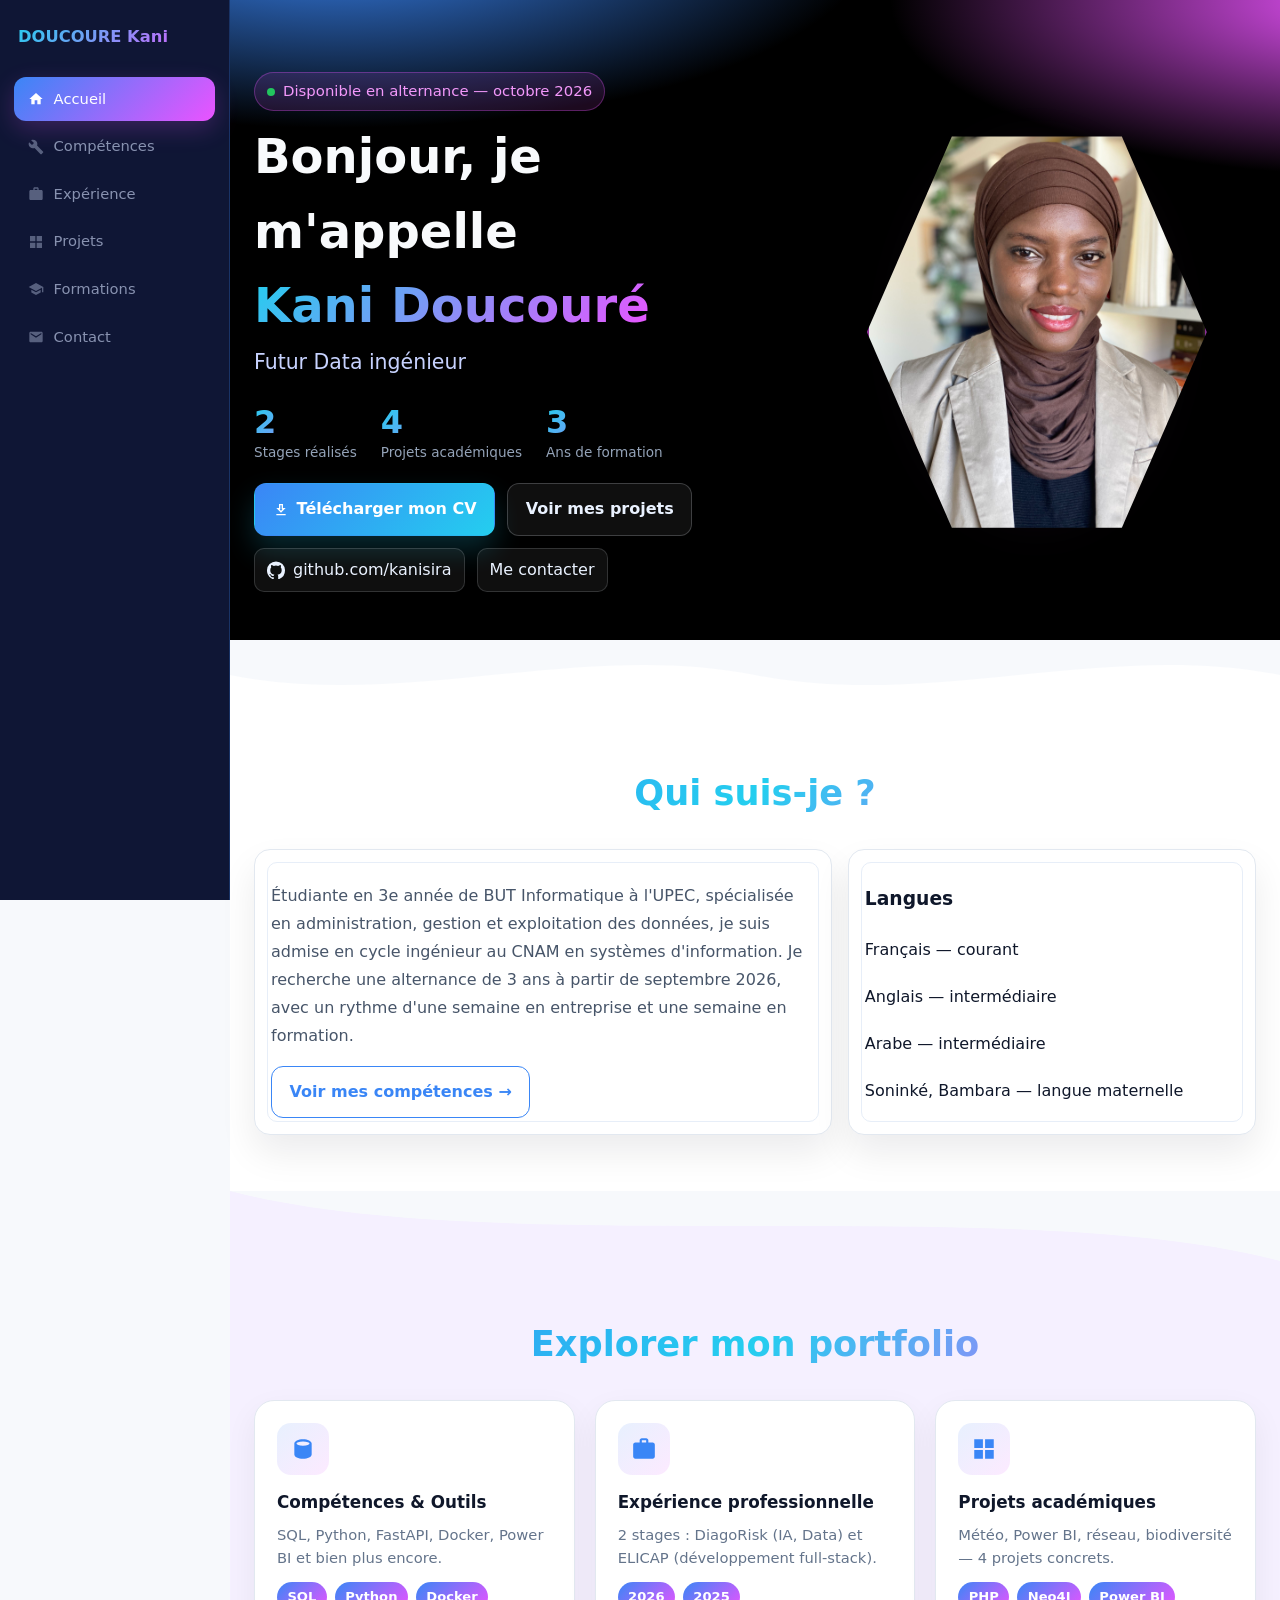
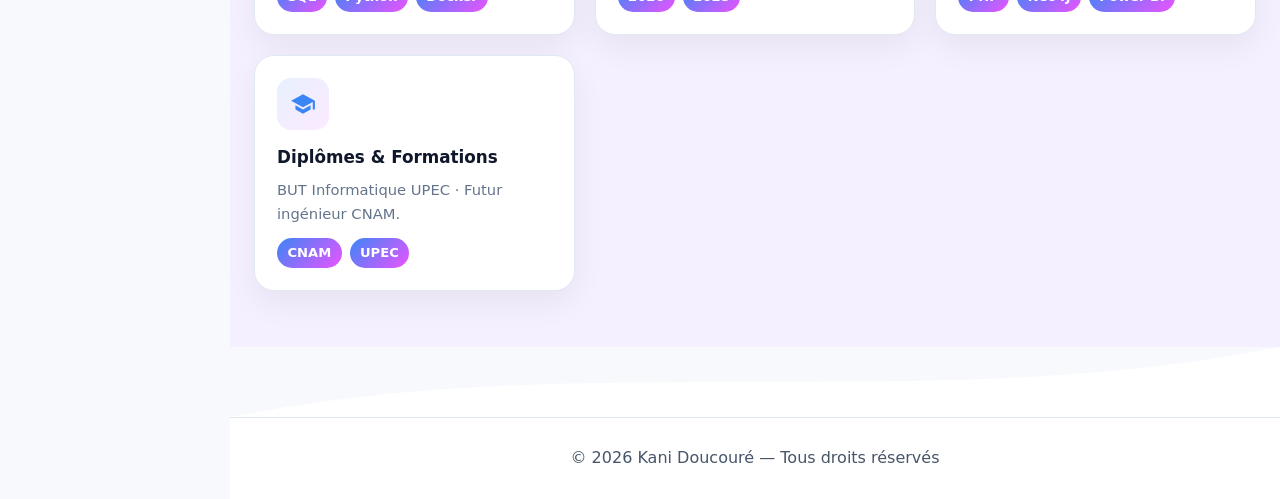
==== commit f695e2c7: "Fix responsive tous ecrans" ====
--- a/index.html
+++ b/index.html
@@ -13,41 +13,46 @@
 
   <!-- HERO -->
   <section class="hero-neo" aria-label="Accueil" style="padding:72px 0 48px;color:#eaf2ff;background:radial-gradient(900px 320px at 10% -10%,#3a86f6 0%,transparent 60%),radial-gradient(900px 320px at 110% 0%,#eb53ff 0%,transparent 55%),#000000;">
-    <div class="container" style="display:grid;grid-template-columns:1.1fr .9fr;gap:28px;align-items:center;">
-      <div id="main">
-        <span class="badge pulse">Disponible en alternance — octobre 2026</span>
-        <h1 style="margin:.5rem 0 .25rem;font-size:clamp(2rem,1rem + 2.8vw,3rem);color:#f8fafc;">Bonjour, je m'appelle<br><span style="background:linear-gradient(135deg,#24ceef,#eb53ff);-webkit-background-clip:text;background-clip:text;color:transparent;">Kani Doucouré</span></h1>
-        <p style="font-size:clamp(1.1rem,.8rem + .6vw,1.35rem);color:#c7d2fe;margin:0 0 .6rem;">Futur Data ingénieur</p>
+    <div class="container">
+      <div id="main" class="hero-neo-grid-inner" style="display:grid;grid-template-columns:1.1fr .9fr;gap:28px;align-items:center;">
 
-        <!-- Stats -->
-        <div class="stats-row">
-          <div class="stat"><span class="stat-num">2</span><span class="stat-label">Stages réalisés</span></div>
-          <div class="stat"><span class="stat-num">4</span><span class="stat-label">Projets académiques</span></div>
-          <div class="stat"><span class="stat-num">3</span><span class="stat-label">Ans de formation</span></div>
+        <!-- Texte -->
+        <div>
+          <span class="badge pulse">Disponible en alternance — octobre 2026</span>
+          <h1 style="margin:.5rem 0 .25rem;font-size:clamp(2rem,1rem + 2.8vw,3rem);color:#f8fafc;">Bonjour, je m'appelle<br><span style="background:linear-gradient(135deg,#24ceef,#eb53ff);-webkit-background-clip:text;background-clip:text;color:transparent;">Kani Doucouré</span></h1>
+          <p style="font-size:clamp(1.1rem,.8rem + .6vw,1.35rem);color:#c7d2fe;margin:0 0 .6rem;">Futur Data ingénieur</p>
+
+          <div class="stats-row">
+            <div class="stat"><span class="stat-num">2</span><span class="stat-label">Stages réalisés</span></div>
+            <div class="stat"><span class="stat-num">4</span><span class="stat-label">Projets académiques</span></div>
+            <div class="stat"><span class="stat-num">3</span><span class="stat-label">Ans de formation</span></div>
+          </div>
+
+          <div style="display:flex;gap:12px;flex-wrap:wrap;margin-top:20px;">
+            <a class="btn primary" href="docs/CV_Kani_DOUCOURE_Informatique_Alternance.pdf" download>
+              <svg viewBox="0 0 24 24" aria-hidden="true" width="16" height="16"><path fill="currentColor" d="M19 9h-4V3H9v6H5l7 7 7-7zm-8 2V5h2v6h1.17L12 13.17 9.83 11H11zm-6 7h14v2H5z"/></svg>
+              Télécharger mon CV
+            </a>
+            <a class="btn ghost" href="projets.html">Voir mes projets</a>
+          </div>
+
+          <div class="social-row">
+            <a class="social" href="https://github.com/kanisira" target="_blank" rel="noopener">
+              <svg viewBox="0 0 24 24" aria-hidden="true"><path fill="currentColor" d="M12 .5A12 12 0 0 0 0 12.76c0 5.41 3.44 9.99 8.21 11.61.6.11.82-.27.82-.6l-.02-2.1c-3.34.75-4.04-1.64-4.04-1.64-.55-1.45-1.35-1.84-1.35-1.84-1.1-.78.08-.77.08-.77 1.22.09 1.86 1.28 1.86 1.28 1.08 1.9 2.84 1.35 3.53 1.03.11-.81.42-1.35.76-1.66-2.66-.31-5.46-1.38-5.46-6.16 0-1.36.46-2.47 1.22-3.34-.12-.31-.53-1.57.11-3.27 0 0 1-.33 3.28 1.27a11.1 11.1 0 0 1 5.97 0c2.28-1.6 3.28-1.27 3.28-1.27.64 1.7.23 2.96.11 3.27.76.87 1.22 1.98 1.22 3.34 0 4.79-2.8 5.84-5.47 6.15.43.38.81 1.12.81 2.26l-.02 3.35c0 .33.22.72.83.6A12.27 12.27 0 0 0 24 12.76 12 12 0 0 0 12 .5Z"/></svg>
+              github.com/kanisira
+            </a>
+            <a class="social" href="contact.html">Me contacter</a>
+          </div>
         </div>
 
-        <div style="display:flex;gap:12px;flex-wrap:wrap;margin-top:20px;">
-          <a class="btn primary" href="docs/CV_Kani_DOUCOURE_Informatique_Alternance.pdf" download>
-            <svg viewBox="0 0 24 24" aria-hidden="true" width="16" height="16"><path fill="currentColor" d="M19 9h-4V3H9v6H5l7 7 7-7zm-8 2V5h2v6h1.17L12 13.17 9.83 11H11zm-6 7h14v2H5z"/></svg>
-            Télécharger mon CV
-          </a>
-          <a class="btn ghost" href="projets.html">Voir mes projets</a>
+        <!-- Photo -->
+        <div style="display:flex;justify-content:center;">
+          <div style="position:relative;width:min(340px,70vw);aspect-ratio:1/1.1;display:grid;place-items:center;">
+            <div style="position:absolute;inset:-12% -6%;filter:blur(24px);background:radial-gradient(closest-side,rgba(235,83,255,.45),transparent 70%);z-index:0;"></div>
+            <img src="images/photo-kani.jpg" alt="Photo de Kani Doucouré" style="position:relative;z-index:1;width:100%;height:100%;object-fit:cover;clip-path:polygon(25% 6.7%,75% 6.7%,100% 50%,75% 93.3%,25% 93.3%,0% 50%);border:2px solid rgba(235,83,255,.6);box-shadow:0 18px 40px rgba(0,0,0,.5);border-radius:16px;">
+          </div>
         </div>
 
-        <div class="social-row">
-          <a class="social" href="https://github.com/kanisira" target="_blank" rel="noopener">
-            <svg viewBox="0 0 24 24" aria-hidden="true"><path fill="currentColor" d="M12 .5A12 12 0 0 0 0 12.76c0 5.41 3.44 9.99 8.21 11.61.6.11.82-.27.82-.6l-.02-2.1c-3.34.75-4.04-1.64-4.04-1.64-.55-1.45-1.35-1.84-1.35-1.84-1.1-.78.08-.77.08-.77 1.22.09 1.86 1.28 1.86 1.28 1.08 1.9 2.84 1.35 3.53 1.03.11-.81.42-1.35.76-1.66-2.66-.31-5.46-1.38-5.46-6.16 0-1.36.46-2.47 1.22-3.34-.12-.31-.53-1.57.11-3.27 0 0 1-.33 3.28 1.27a11.1 11.1 0 0 1 5.97 0c2.28-1.6 3.28-1.27 3.28-1.27.64 1.7.23 2.96.11 3.27.76.87 1.22 1.98 1.22 3.34 0 4.79-2.8 5.84-5.47 6.15.43.38.81 1.12.81 2.26l-.02 3.35c0 .33.22.72.83.6A12.27 12.27 0 0 0 24 12.76 12 12 0 0 0 12 .5Z"/></svg>
-            github.com/kanisira
-          </a>
-          <a class="social" href="contact.html">Me contacter</a>
-        </div>
-      </div>
-
-      <div style="display:flex;justify-content:center;">
-        <div style="position:relative;width:min(380px,75vw);aspect-ratio:1/1.1;display:grid;place-items:center;">
-          <div style="position:absolute;inset:-12% -6%;filter:blur(24px);background:radial-gradient(closest-side,rgba(235,83,255,.45),transparent 70%);z-index:0;"></div>
-          <img src="images/photo-kani.jpg" alt="Photo de Kani Doucouré" style="position:relative;z-index:1;width:100%;height:100%;object-fit:cover;clip-path:polygon(25% 6.7%,75% 6.7%,100% 50%,75% 93.3%,25% 93.3%,0% 50%);border:2px solid rgba(235,83,255,.6);box-shadow:0 18px 40px rgba(0,0,0,.5);border-radius:16px;">
-        </div>
       </div>
     </div>
   </section>
--- a/css/styles.css
+++ b/css/styles.css
@@ -274,23 +274,129 @@
 .badge.pulse::before { content: ""; width: 8px; height: 8px; border-radius: 50%; background: #22c55e; box-shadow: 0 0 0 0 rgba(34,197,94,.6); display: inline-block; animation: pulse 1.6s infinite; }
 @keyframes pulse { 0%{box-shadow:0 0 0 0 rgba(34,197,94,.5)} 70%{box-shadow:0 0 0 12px rgba(34,197,94,0)} 100%{box-shadow:0 0 0 0 rgba(34,197,94,0)} }
 
-/* ===== RESPONSIVE MOBILE ===== */
+/* ===== RESPONSIVE — TOUS ÉCRANS ===== */
+
+/* Tablette large (1024px) */
+@media(max-width:1024px){
+  .contact-layout { grid-template-columns: 1fr; }
+  .project-grid { grid-template-columns: 1fr; }
+}
+
+/* Tablette (900px) — menu passe en haut */
 @media(max-width:900px){
-  .side-header { width:100%; height:auto; padding:12px 14px 10px; flex-direction:row; flex-wrap:wrap; align-items:center; justify-content:space-between; gap:10px; border-right:none; border-bottom:1px solid rgba(255,255,255,.1); }
-  .side-header .brand { margin-bottom:0; }
-  .nav-toggle { display:inline-flex; flex-direction:column; gap:5px; width:42px; height:42px; align-items:center; justify-content:center; padding:0; border:1px solid rgba(255,255,255,.15); border-radius:12px; background:rgba(255,255,255,.08); cursor:pointer; flex-shrink:0; }
-  .nav-toggle span { width:20px; height:2px; background:#eaf2ff; display:block; }
-  .side-nav { display:none; width:100%; flex-direction:column; gap:4px; padding-top:8px; border-top:1px solid rgba(255,255,255,.08); }
-  .side-nav.open { display:flex; }
-  body { padding-left:0; padding-top:70px; }
-}
-@media(max-width:768px){
-  .container{padding:0 12px}
-  .section{padding:40px 0}
-  .about-grid,.tools-grid-3{grid-template-columns:1fr}
-  .stats-row{gap:16px}
-  .stat-num{font-size:1.6rem}
-}
+  .side-header {
+    width: 100%; height: auto;
+    padding: 12px 14px 10px;
+    flex-direction: row; flex-wrap: wrap;
+    align-items: center; justify-content: space-between;
+    gap: 10px; border-right: none;
+    border-bottom: 1px solid rgba(255,255,255,.1);
+    position: fixed; top: 0; left: 0; z-index: 100;
+  }
+  .side-header .brand { margin-bottom: 0; font-size: .95rem; }
+  .nav-toggle {
+    display: inline-flex; flex-direction: column; gap: 5px;
+    width: 42px; height: 42px; align-items: center; justify-content: center;
+    padding: 0; border: 1px solid rgba(255,255,255,.15); border-radius: 12px;
+    background: rgba(255,255,255,.08); cursor: pointer; flex-shrink: 0;
+  }
+  .nav-toggle span { width: 20px; height: 2px; background: #eaf2ff; display: block; }
+  .side-nav {
+    display: none; width: 100%; flex-direction: column;
+    gap: 4px; padding-top: 8px; border-top: 1px solid rgba(255,255,255,.08);
+  }
+  .side-nav.open { display: flex; }
+  body { padding-left: 0; padding-top: 66px; }
+
+  /* Hero grid en 1 colonne */
+  .hero-neo-grid-inner { grid-template-columns: 1fr !important; }
+
+  /* Page hero plus compact */
+  .page-hero { padding: 36px 0 28px; }
+  .page-hero h1 { font-size: clamp(1.6rem, 1rem + 2vw, 2.2rem); }
+
+  /* Cards compétences */
+  .cards-grid { grid-template-columns: 1fr; }
+
+  /* Outils */
+  .tools-grid-3 { grid-template-columns: 1fr; }
+  .tool-card { grid-column: span 1 !important; }
+
+  /* About */
+  .about-card, .lang-card { grid-column: span 12; }
+  .about-grid { grid-template-columns: 1fr; }
+}
+
+/* Mobile (640px) */
+@media(max-width:640px){
+  .container { padding: 0 12px; }
+  .section { padding: 32px 0; }
+
+  body { padding-top: 62px; }
+
+  /* Hero */
+  .page-hero { padding: 28px 0 20px; }
+  .page-hero h1 { font-size: 1.5rem; }
+  .page-hero p { font-size: .92rem; }
+
+  /* Stats */
+  .stats-row { gap: 12px; flex-wrap: wrap; }
+  .stat-num { font-size: 1.5rem; }
+  .stat-label { font-size: .78rem; }
+
+  /* Boutons */
+  .btn { padding: .7rem .9rem; font-size: .9rem; }
+
+  /* Cards */
+  .cards-grid { grid-template-columns: 1fr; gap: 14px; }
+  .info-card { padding: 16px; }
+
+  /* Projets */
+  .project-grid { grid-template-columns: 1fr; gap: 20px; }
+  .project-cover { height: 200px; }
+  .project-content { padding: 16px; }
+  .gallery-btn { width: 36px; height: 36px; font-size: 1.3rem; }
+
+  /* Formations */
+  .timeline-card-logo { flex-direction: column; align-items: flex-start; gap: 14px; padding: 16px; }
+  .formation-logo-wrap { width: 64px; height: 64px; }
+  .formation-top { flex-direction: column; gap: 8px; }
+  .formation-top h3 { font-size: 1rem; }
+
+  /* Expérience */
+  .experience-card { padding: 16px; }
+  .experience-header { flex-direction: column; gap: 8px; }
+  .experience-header h3 { font-size: 1.1rem; }
+
+  /* Accordéon */
+  .accordion-trigger { padding: 12px 14px; font-size: .9rem; }
+  .accordion-body { padding: 12px 14px 14px; }
+
+  /* Contact */
+  .contact-card { padding: 16px; }
+  .profile { grid-template-columns: 72px 1fr; gap: 12px; }
+  .profile img { width: 72px; height: 72px; }
+
+  /* Outils */
+  .tools-panel { padding: 14px; border-radius: 16px; }
+
+  /* Titres */
+  .section-title { font-size: 1.5rem; margin-bottom: 20px; }
+
+  /* Social row */
+  .social-row { gap: 8px; }
+  .social { padding: .45rem .6rem; font-size: .85rem; }
+}
+
+/* Très petit mobile (380px) */
+@media(max-width:380px){
+  .side-header .brand { font-size: .85rem; }
+  .side-nav a { font-size: .85rem; padding: .6rem .7rem; }
+  .stats-row { gap: 10px; }
+  .tag-row, .tech-tags, .formation-tags { gap: 5px; }
+  .tag-row span, .tech-tags span { font-size: .75rem; padding: .25rem .5rem; }
+}
+
 @media(prefers-reduced-motion:reduce){
   *{animation-duration:.01ms!important;transition-duration:.01ms!important}
   .reveal{opacity:1;transform:none}
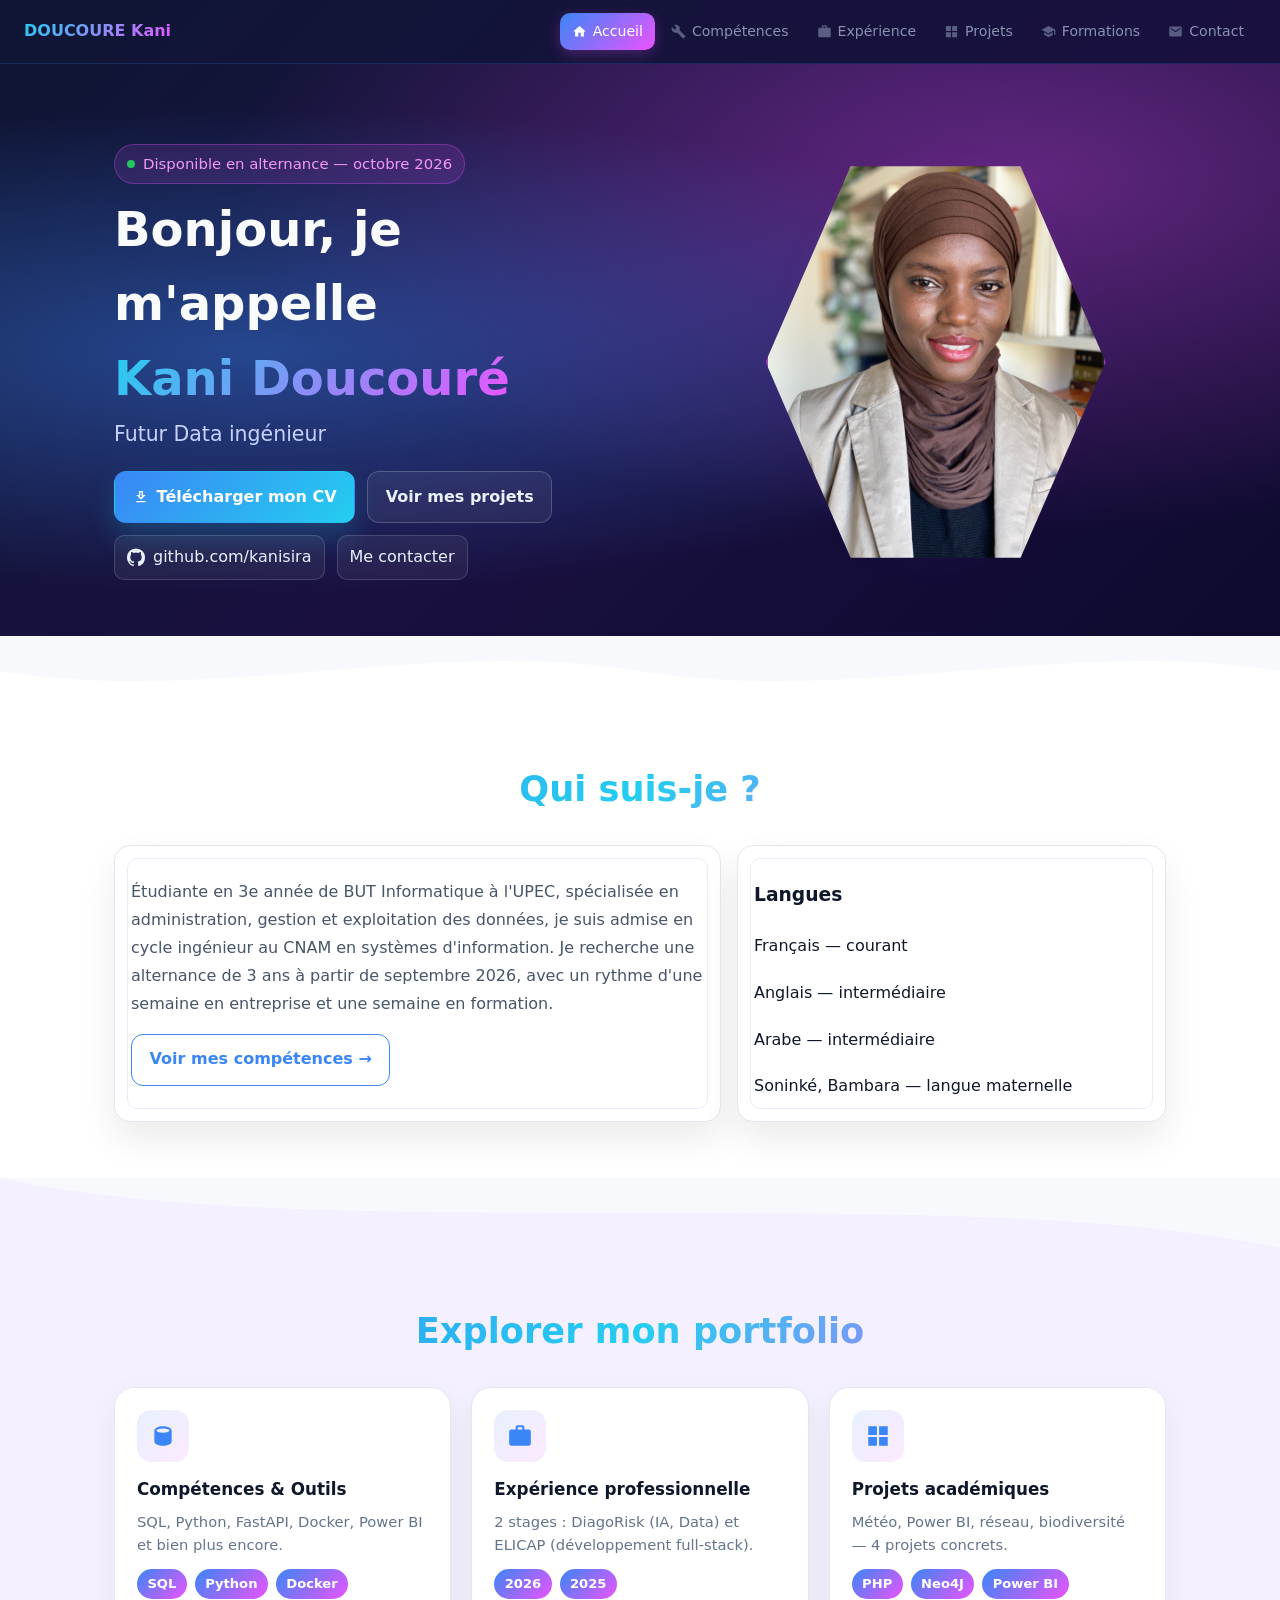
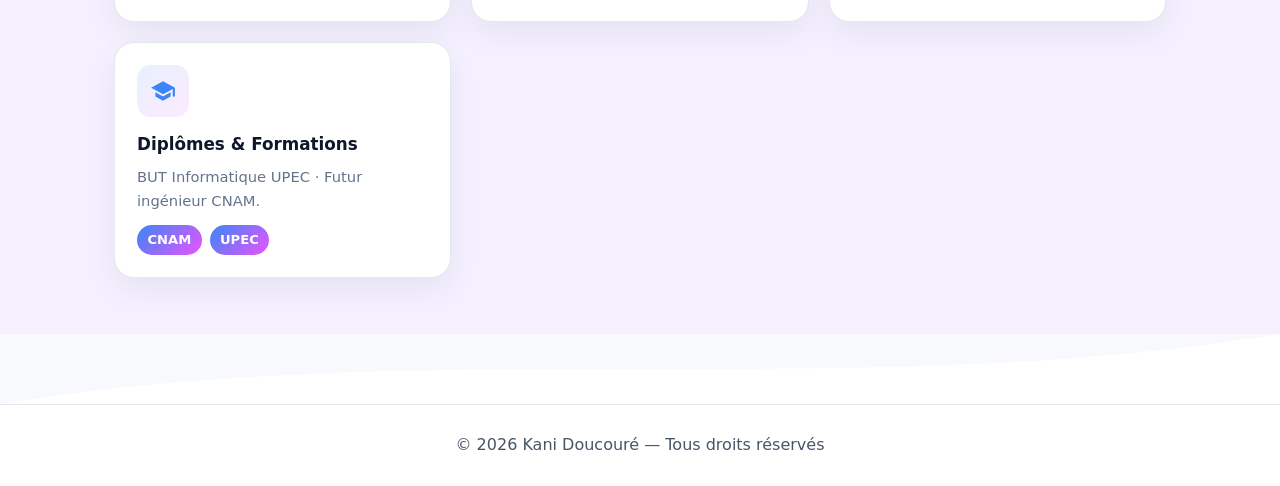
==== commit 069eb8e7: "Menu horizontal en haut" ====
--- a/index.html
+++ b/index.html
@@ -12,7 +12,7 @@
   <button class="back-to-top" id="backToTop" aria-label="Retour en haut">↑</button>
 
   <!-- HERO -->
-  <section class="hero-neo" aria-label="Accueil" style="padding:72px 0 48px;color:#eaf2ff;background:radial-gradient(900px 320px at 10% -10%,#3a86f6 0%,transparent 60%),radial-gradient(900px 320px at 110% 0%,#eb53ff 0%,transparent 55%),#000000;">
+  <section class="hero-neo" aria-label="Accueil" style="padding:72px 0 48px;color:#eaf2ff;background:radial-gradient(ellipse at 20% 50%,rgba(58,134,246,.45) 0%,transparent 60%),radial-gradient(ellipse at 80% 20%,rgba(235,83,255,.35) 0%,transparent 55%),linear-gradient(135deg,#0f1635 0%,#1a1040 50%,#0d0a2e 100%);">
     <div class="container">
       <div id="main" class="hero-neo-grid-inner" style="display:grid;grid-template-columns:1.1fr .9fr;gap:28px;align-items:center;">
 
@@ -21,12 +21,6 @@
           <span class="badge pulse">Disponible en alternance — octobre 2026</span>
           <h1 style="margin:.5rem 0 .25rem;font-size:clamp(2rem,1rem + 2.8vw,3rem);color:#f8fafc;">Bonjour, je m'appelle<br><span style="background:linear-gradient(135deg,#24ceef,#eb53ff);-webkit-background-clip:text;background-clip:text;color:transparent;">Kani Doucouré</span></h1>
           <p style="font-size:clamp(1.1rem,.8rem + .6vw,1.35rem);color:#c7d2fe;margin:0 0 .6rem;">Futur Data ingénieur</p>
-
-          <div class="stats-row">
-            <div class="stat"><span class="stat-num">2</span><span class="stat-label">Stages réalisés</span></div>
-            <div class="stat"><span class="stat-num">4</span><span class="stat-label">Projets académiques</span></div>
-            <div class="stat"><span class="stat-num">3</span><span class="stat-label">Ans de formation</span></div>
-          </div>
 
           <div style="display:flex;gap:12px;flex-wrap:wrap;margin-top:20px;">
             <a class="btn primary" href="docs/CV_Kani_DOUCOURE_Informatique_Alternance.pdf" download>
--- a/css/styles.css
+++ b/css/styles.css
@@ -16,41 +16,58 @@
 .skip-link{position:absolute;left:-9999px}
 .skip-link:focus{left:8px;top:8px;background:var(--accent-2);color:#fff;padding:.5rem .75rem;border-radius:.5rem;z-index:1000}
 
-/* ===== MENU LATÉRAL ===== */
+/* ===== MENU HORIZONTAL EN HAUT ===== */
 .side-header {
-  position: fixed; top:0; left:0;
-  width: clamp(160px,20vw,230px);
-  height: 100vh;
-  background: #0f1635;
-  border-right: 1px solid rgba(58,134,246,.25);
+  position: fixed; top: 0; left: 0; right: 0;
+  width: 100%;
+  height: 64px;
+  background: linear-gradient(135deg, #0f1635 0%, #1a1040 100%);
+  border-bottom: 1px solid rgba(58,134,246,.2);
   z-index: 100;
-  padding: 24px 14px;
-  display: flex; flex-direction: column; gap: 8px;
-}
-.nav-toggle { display: none; }
+  padding: 0 24px;
+  display: flex;
+  flex-direction: row;
+  align-items: center;
+  justify-content: space-between;
+  gap: 16px;
+}
+
+body { padding-left: 0; padding-top: 64px; }
+
 .side-header .brand {
-  display: block; font-weight: 800; font-size: 1.02rem;
-  margin-bottom: 20px; padding: 0 4px;
+  display: block; font-weight: 800; font-size: 1rem;
+  white-space: nowrap; flex-shrink: 0;
   background: linear-gradient(135deg, #24ceef, #eb53ff);
   -webkit-background-clip: text; background-clip: text; color: transparent;
 }
-.side-nav { display: flex; flex-direction: column; gap: 4px; }
+
+.side-nav {
+  display: flex;
+  flex-direction: row;
+  gap: 4px;
+  align-items: center;
+  flex-wrap: nowrap;
+}
+
 .side-nav a {
-  color: #8892b0; padding: .65rem .85rem; border-radius: 12px;
-  font-weight: 500; font-size: .92rem;
-  display: flex; align-items: center; gap: 10px;
+  color: #8892b0; padding: .5rem .75rem; border-radius: 10px;
+  font-weight: 500; font-size: .88rem;
+  display: flex; align-items: center; gap: 6px;
   transition: background .15s ease, color .15s ease;
-}
-.side-nav a svg { flex-shrink: 0; opacity: .6; }
-.side-nav a:hover { color: #e2e8f0; background: rgba(255,255,255,.06); }
+  white-space: nowrap;
+}
+
+.side-nav a svg { flex-shrink: 0; opacity: .6; width: 15px; height: 15px; }
+.side-nav a:hover { color: #e2e8f0; background: rgba(255,255,255,.08); }
 .side-nav a:hover svg { opacity: 1; }
 .side-nav a.active {
   color: #ffffff;
   background: linear-gradient(135deg, #3a86f6, #eb53ff);
-  box-shadow: 0 8px 24px rgba(235,83,255,.2);
+  box-shadow: 0 4px 14px rgba(235,83,255,.25);
 }
 .side-nav a.active svg { opacity: 1; }
-body { padding-left: clamp(160px,20vw,230px); }
+
+.nav-toggle { display: none; }
 
 /* ===== RETOUR EN HAUT ===== */
 .back-to-top {
@@ -68,34 +85,30 @@
 
 /* ===== PAGE HEADER (titre de page) ===== */
 .page-hero {
-  padding: 56px 0 40px;
-  background: linear-gradient(135deg, #0f1635 0%, #1a1040 60%, #0f1635 100%);
+  padding: 32px 0 24px;
+  background: radial-gradient(ellipse at 20% 50%, rgba(58,134,246,.4) 0%, transparent 60%),
+              radial-gradient(ellipse at 80% 20%, rgba(235,83,255,.3) 0%, transparent 55%),
+              linear-gradient(135deg, #0f1635 0%, #1a1040 50%, #0d0a2e 100%);
   color: #eaf2ff;
   position: relative;
   overflow: hidden;
 }
-.page-hero::before {
-  content: "";
-  position: absolute; inset: 0;
-  background: radial-gradient(600px 300px at 20% 50%, rgba(58,134,246,.25), transparent 70%),
-              radial-gradient(600px 300px at 80% 50%, rgba(235,83,255,.2), transparent 70%);
-}
 .page-hero .container { position: relative; z-index: 1; }
 .page-hero-kicker {
-  display: inline-block; margin-bottom: 10px;
-  padding: .35rem .75rem; border-radius: 999px;
+  display: inline-block; margin-bottom: 6px;
+  padding: .25rem .65rem; border-radius: 999px;
   background: rgba(235,83,255,.15); border: 1px solid rgba(235,83,255,.3);
-  color: #f398fa; font-size: .85rem; font-weight: 600;
+  color: #f398fa; font-size: .82rem; font-weight: 600;
 }
 .page-hero h1 {
-  font-size: clamp(2rem, 1rem + 2.5vw, 3rem);
-  font-weight: 800; color: #f8fafc; margin: 0 0 10px;
+  font-size: clamp(1.5rem, 1rem + 2vw, 2.2rem);
+  font-weight: 800; color: #f8fafc; margin: 0 0 6px;
 }
 .page-hero h1 span {
   background: linear-gradient(135deg, #24ceef, #eb53ff);
   -webkit-background-clip: text; background-clip: text; color: transparent;
 }
-.page-hero p { color: #94a3b8; font-size: 1.05rem; max-width: 600px; margin: 0; }
+.page-hero p { color: #94a3b8; font-size: .95rem; max-width: 600px; margin: 0; }
 
 /* ===== VAGUE ===== */
 .wave-divider { display: block; width: 100%; overflow: hidden; line-height: 0; margin: 0; padding: 0; }
@@ -276,125 +289,74 @@
 
 /* ===== RESPONSIVE — TOUS ÉCRANS ===== */
 
-/* Tablette large (1024px) */
 @media(max-width:1024px){
   .contact-layout { grid-template-columns: 1fr; }
   .project-grid { grid-template-columns: 1fr; }
-}
-
-/* Tablette (900px) — menu passe en haut */
+  .side-nav a span { display: none; } /* cache le texte, garde juste icône */
+  .side-nav a { padding: .5rem .6rem; }
+}
+
 @media(max-width:900px){
   .side-header {
-    width: 100%; height: auto;
-    padding: 12px 14px 10px;
-    flex-direction: row; flex-wrap: wrap;
-    align-items: center; justify-content: space-between;
-    gap: 10px; border-right: none;
-    border-bottom: 1px solid rgba(255,255,255,.1);
-    position: fixed; top: 0; left: 0; z-index: 100;
+    height: auto; padding: 10px 14px;
+    flex-wrap: wrap; justify-content: space-between;
   }
-  .side-header .brand { margin-bottom: 0; font-size: .95rem; }
   .nav-toggle {
     display: inline-flex; flex-direction: column; gap: 5px;
-    width: 42px; height: 42px; align-items: center; justify-content: center;
-    padding: 0; border: 1px solid rgba(255,255,255,.15); border-radius: 12px;
+    width: 40px; height: 40px; align-items: center; justify-content: center;
+    padding: 0; border: 1px solid rgba(255,255,255,.15); border-radius: 10px;
     background: rgba(255,255,255,.08); cursor: pointer; flex-shrink: 0;
   }
-  .nav-toggle span { width: 20px; height: 2px; background: #eaf2ff; display: block; }
+  .nav-toggle span { width: 18px; height: 2px; background: #eaf2ff; display: block; }
   .side-nav {
     display: none; width: 100%; flex-direction: column;
-    gap: 4px; padding-top: 8px; border-top: 1px solid rgba(255,255,255,.08);
+    gap: 4px; padding-top: 8px; border-top: 1px solid rgba(255,255,255,.1);
   }
   .side-nav.open { display: flex; }
-  body { padding-left: 0; padding-top: 66px; }
-
-  /* Hero grid en 1 colonne */
+  .side-nav a { font-size: .9rem; padding: .65rem .8rem; }
+  .side-nav a span { display: inline; }
+  body { padding-top: 58px; padding-left: 0; }
   .hero-neo-grid-inner { grid-template-columns: 1fr !important; }
-
-  /* Page hero plus compact */
-  .page-hero { padding: 36px 0 28px; }
-  .page-hero h1 { font-size: clamp(1.6rem, 1rem + 2vw, 2.2rem); }
-
-  /* Cards compétences */
+  .page-hero { padding: 28px 0 20px; }
+  .page-hero h1 { font-size: clamp(1.4rem, 1rem + 2vw, 2rem); }
   .cards-grid { grid-template-columns: 1fr; }
-
-  /* Outils */
   .tools-grid-3 { grid-template-columns: 1fr; }
   .tool-card { grid-column: span 1 !important; }
-
-  /* About */
   .about-card, .lang-card { grid-column: span 12; }
   .about-grid { grid-template-columns: 1fr; }
 }
 
-/* Mobile (640px) */
 @media(max-width:640px){
   .container { padding: 0 12px; }
   .section { padding: 32px 0; }
-
-  body { padding-top: 62px; }
-
-  /* Hero */
-  .page-hero { padding: 28px 0 20px; }
-  .page-hero h1 { font-size: 1.5rem; }
-  .page-hero p { font-size: .92rem; }
-
-  /* Stats */
-  .stats-row { gap: 12px; flex-wrap: wrap; }
-  .stat-num { font-size: 1.5rem; }
-  .stat-label { font-size: .78rem; }
-
-  /* Boutons */
-  .btn { padding: .7rem .9rem; font-size: .9rem; }
-
-  /* Cards */
-  .cards-grid { grid-template-columns: 1fr; gap: 14px; }
+  body { padding-top: 54px; }
+  .page-hero { padding: 24px 0 16px; }
+  .page-hero h1 { font-size: 1.4rem; }
+  .page-hero p { font-size: .88rem; }
+  .btn { padding: .65rem .85rem; font-size: .88rem; }
+  .cards-grid { gap: 14px; }
   .info-card { padding: 16px; }
-
-  /* Projets */
-  .project-grid { grid-template-columns: 1fr; gap: 20px; }
-  .project-cover { height: 200px; }
-  .project-content { padding: 16px; }
-  .gallery-btn { width: 36px; height: 36px; font-size: 1.3rem; }
-
-  /* Formations */
-  .timeline-card-logo { flex-direction: column; align-items: flex-start; gap: 14px; padding: 16px; }
-  .formation-logo-wrap { width: 64px; height: 64px; }
-  .formation-top { flex-direction: column; gap: 8px; }
-  .formation-top h3 { font-size: 1rem; }
-
-  /* Expérience */
+  .project-grid { gap: 18px; }
+  .project-cover { height: 190px; }
+  .project-content { padding: 14px; }
+  .gallery-btn { width: 34px; height: 34px; font-size: 1.2rem; }
+  .timeline-card-logo { flex-direction: column; align-items: flex-start; gap: 12px; padding: 16px; }
+  .formation-logo-wrap { width: 60px; height: 60px; }
+  .formation-top { flex-direction: column; gap: 6px; }
   .experience-card { padding: 16px; }
   .experience-header { flex-direction: column; gap: 8px; }
-  .experience-header h3 { font-size: 1.1rem; }
-
-  /* Accordéon */
-  .accordion-trigger { padding: 12px 14px; font-size: .9rem; }
-  .accordion-body { padding: 12px 14px 14px; }
-
-  /* Contact */
+  .accordion-trigger { padding: 12px 14px; font-size: .88rem; }
   .contact-card { padding: 16px; }
-  .profile { grid-template-columns: 72px 1fr; gap: 12px; }
-  .profile img { width: 72px; height: 72px; }
-
-  /* Outils */
-  .tools-panel { padding: 14px; border-radius: 16px; }
-
-  /* Titres */
-  .section-title { font-size: 1.5rem; margin-bottom: 20px; }
-
-  /* Social row */
+  .profile { grid-template-columns: 68px 1fr; gap: 10px; }
+  .profile img { width: 68px; height: 68px; }
+  .section-title { font-size: 1.4rem; margin-bottom: 18px; }
   .social-row { gap: 8px; }
-  .social { padding: .45rem .6rem; font-size: .85rem; }
-}
-
-/* Très petit mobile (380px) */
+}
+
 @media(max-width:380px){
-  .side-header .brand { font-size: .85rem; }
-  .side-nav a { font-size: .85rem; padding: .6rem .7rem; }
-  .stats-row { gap: 10px; }
-  .tag-row, .tech-tags, .formation-tags { gap: 5px; }
-  .tag-row span, .tech-tags span { font-size: .75rem; padding: .25rem .5rem; }
+  .side-header .brand { font-size: .88rem; }
+  .side-nav a { font-size: .84rem; padding: .6rem .7rem; }
+  .tag-row span, .tech-tags span { font-size: .75rem; padding: .22rem .48rem; }
 }
 
 @media(prefers-reduced-motion:reduce){
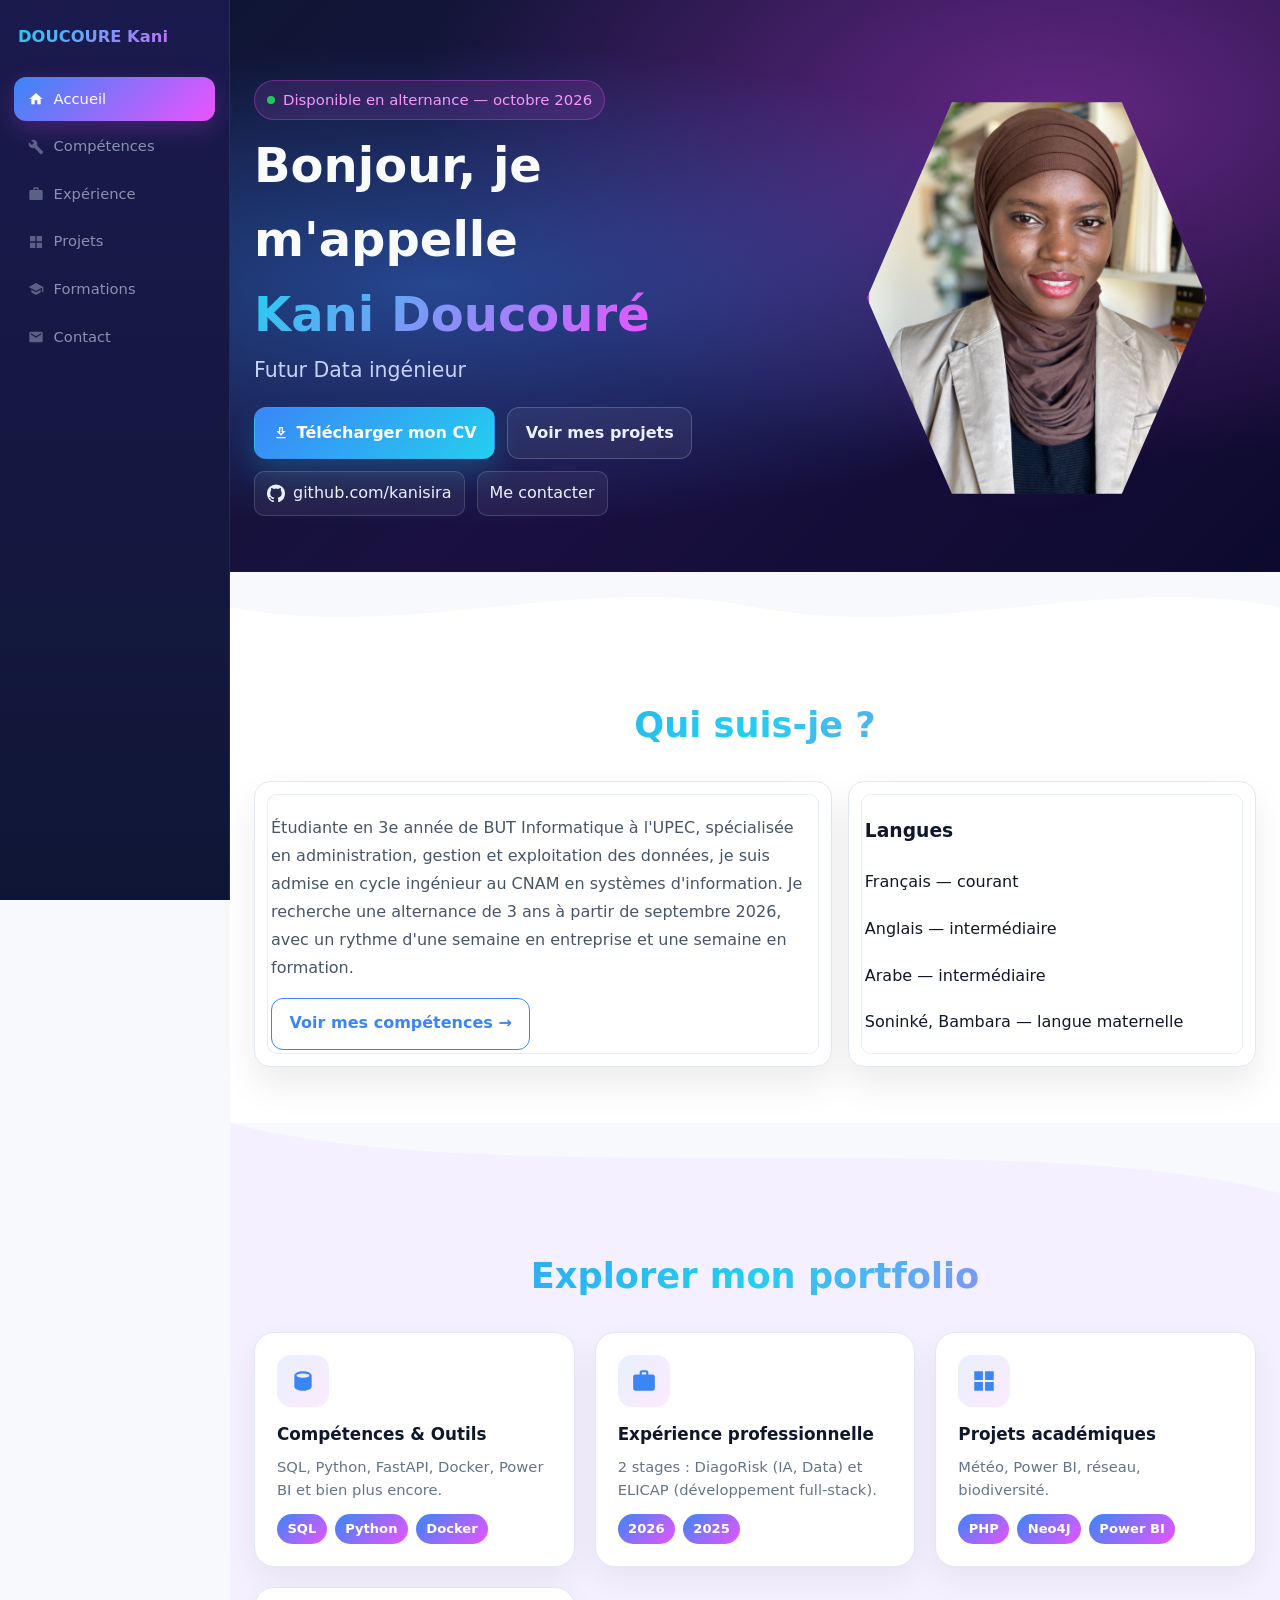
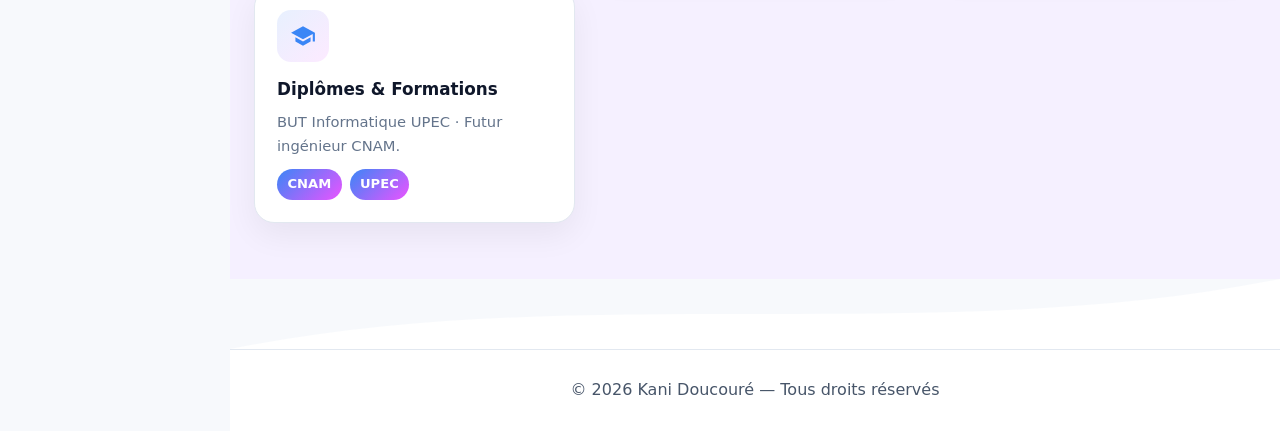
==== commit 4b2774b9: "Hero fond blanc" ====
--- a/index.html
+++ b/index.html
@@ -114,7 +114,7 @@
             <svg viewBox="0 0 24 24"><path fill="currentColor" d="M3 3h8v8H3zm10 0h8v8h-8zM3 13h8v8H3zm10 0h8v8h-8z"/></svg>
           </div>
           <h3>Projets académiques</h3>
-          <p>Météo, Power BI, réseau, biodiversité — 4 projets concrets.</p>
+          <p>Météo, Power BI, réseau, biodiversité.</p>
           <div class="tech-tags"><span>PHP</span><span>Neo4J</span><span>Power BI</span></div>
         </a>
 
--- a/css/styles.css
+++ b/css/styles.css
@@ -16,58 +16,41 @@
 .skip-link{position:absolute;left:-9999px}
 .skip-link:focus{left:8px;top:8px;background:var(--accent-2);color:#fff;padding:.5rem .75rem;border-radius:.5rem;z-index:1000}
 
-/* ===== MENU HORIZONTAL EN HAUT ===== */
+/* ===== MENU LATÉRAL ===== */
 .side-header {
-  position: fixed; top: 0; left: 0; right: 0;
-  width: 100%;
-  height: 64px;
-  background: linear-gradient(135deg, #0f1635 0%, #1a1040 100%);
-  border-bottom: 1px solid rgba(58,134,246,.2);
+  position: fixed; top:0; left:0;
+  width: clamp(160px,20vw,230px);
+  height: 100vh;
+  background: linear-gradient(180deg, #1a1a4e 0%, #0f1635 100%);
+  border-right: 1px solid rgba(58,134,246,.2);
   z-index: 100;
-  padding: 0 24px;
-  display: flex;
-  flex-direction: row;
-  align-items: center;
-  justify-content: space-between;
-  gap: 16px;
-}
-
-body { padding-left: 0; padding-top: 64px; }
-
+  padding: 24px 14px;
+  display: flex; flex-direction: column; gap: 8px;
+}
+.nav-toggle { display: none; }
 .side-header .brand {
-  display: block; font-weight: 800; font-size: 1rem;
-  white-space: nowrap; flex-shrink: 0;
+  display: block; font-weight: 800; font-size: 1.02rem;
+  margin-bottom: 20px; padding: 0 4px;
   background: linear-gradient(135deg, #24ceef, #eb53ff);
   -webkit-background-clip: text; background-clip: text; color: transparent;
 }
-
-.side-nav {
-  display: flex;
-  flex-direction: row;
-  gap: 4px;
-  align-items: center;
-  flex-wrap: nowrap;
-}
-
+.side-nav { display: flex; flex-direction: column; gap: 4px; }
 .side-nav a {
-  color: #8892b0; padding: .5rem .75rem; border-radius: 10px;
-  font-weight: 500; font-size: .88rem;
-  display: flex; align-items: center; gap: 6px;
+  color: #8892b0; padding: .65rem .85rem; border-radius: 12px;
+  font-weight: 500; font-size: .92rem;
+  display: flex; align-items: center; gap: 10px;
   transition: background .15s ease, color .15s ease;
-  white-space: nowrap;
-}
-
-.side-nav a svg { flex-shrink: 0; opacity: .6; width: 15px; height: 15px; }
-.side-nav a:hover { color: #e2e8f0; background: rgba(255,255,255,.08); }
+}
+.side-nav a svg { flex-shrink: 0; opacity: .6; }
+.side-nav a:hover { color: #e2e8f0; background: rgba(255,255,255,.06); }
 .side-nav a:hover svg { opacity: 1; }
 .side-nav a.active {
   color: #ffffff;
   background: linear-gradient(135deg, #3a86f6, #eb53ff);
-  box-shadow: 0 4px 14px rgba(235,83,255,.25);
+  box-shadow: 0 8px 24px rgba(235,83,255,.2);
 }
 .side-nav a.active svg { opacity: 1; }
-
-.nav-toggle { display: none; }
+body { padding-left: clamp(160px,20vw,230px); padding-top: 0; }
 
 /* ===== RETOUR EN HAUT ===== */
 .back-to-top {
@@ -292,30 +275,31 @@
 @media(max-width:1024px){
   .contact-layout { grid-template-columns: 1fr; }
   .project-grid { grid-template-columns: 1fr; }
-  .side-nav a span { display: none; } /* cache le texte, garde juste icône */
-  .side-nav a { padding: .5rem .6rem; }
 }
 
 @media(max-width:900px){
   .side-header {
-    height: auto; padding: 10px 14px;
-    flex-wrap: wrap; justify-content: space-between;
+    width: 100%; height: auto;
+    padding: 12px 14px 10px;
+    flex-direction: row; flex-wrap: wrap;
+    align-items: center; justify-content: space-between;
+    gap: 10px; border-right: none;
+    border-bottom: 1px solid rgba(255,255,255,.1);
   }
+  .side-header .brand { margin-bottom: 0; font-size: .95rem; }
   .nav-toggle {
     display: inline-flex; flex-direction: column; gap: 5px;
-    width: 40px; height: 40px; align-items: center; justify-content: center;
-    padding: 0; border: 1px solid rgba(255,255,255,.15); border-radius: 10px;
+    width: 42px; height: 42px; align-items: center; justify-content: center;
+    padding: 0; border: 1px solid rgba(255,255,255,.15); border-radius: 12px;
     background: rgba(255,255,255,.08); cursor: pointer; flex-shrink: 0;
   }
-  .nav-toggle span { width: 18px; height: 2px; background: #eaf2ff; display: block; }
+  .nav-toggle span { width: 20px; height: 2px; background: #eaf2ff; display: block; }
   .side-nav {
     display: none; width: 100%; flex-direction: column;
-    gap: 4px; padding-top: 8px; border-top: 1px solid rgba(255,255,255,.1);
+    gap: 4px; padding-top: 8px; border-top: 1px solid rgba(255,255,255,.08);
   }
   .side-nav.open { display: flex; }
-  .side-nav a { font-size: .9rem; padding: .65rem .8rem; }
-  .side-nav a span { display: inline; }
-  body { padding-top: 58px; padding-left: 0; }
+  body { padding-left: 0; padding-top: 66px; }
   .hero-neo-grid-inner { grid-template-columns: 1fr !important; }
   .page-hero { padding: 28px 0 20px; }
   .page-hero h1 { font-size: clamp(1.4rem, 1rem + 2vw, 2rem); }
@@ -329,7 +313,7 @@
 @media(max-width:640px){
   .container { padding: 0 12px; }
   .section { padding: 32px 0; }
-  body { padding-top: 54px; }
+  body { padding-top: 62px; }
   .page-hero { padding: 24px 0 16px; }
   .page-hero h1 { font-size: 1.4rem; }
   .page-hero p { font-size: .88rem; }
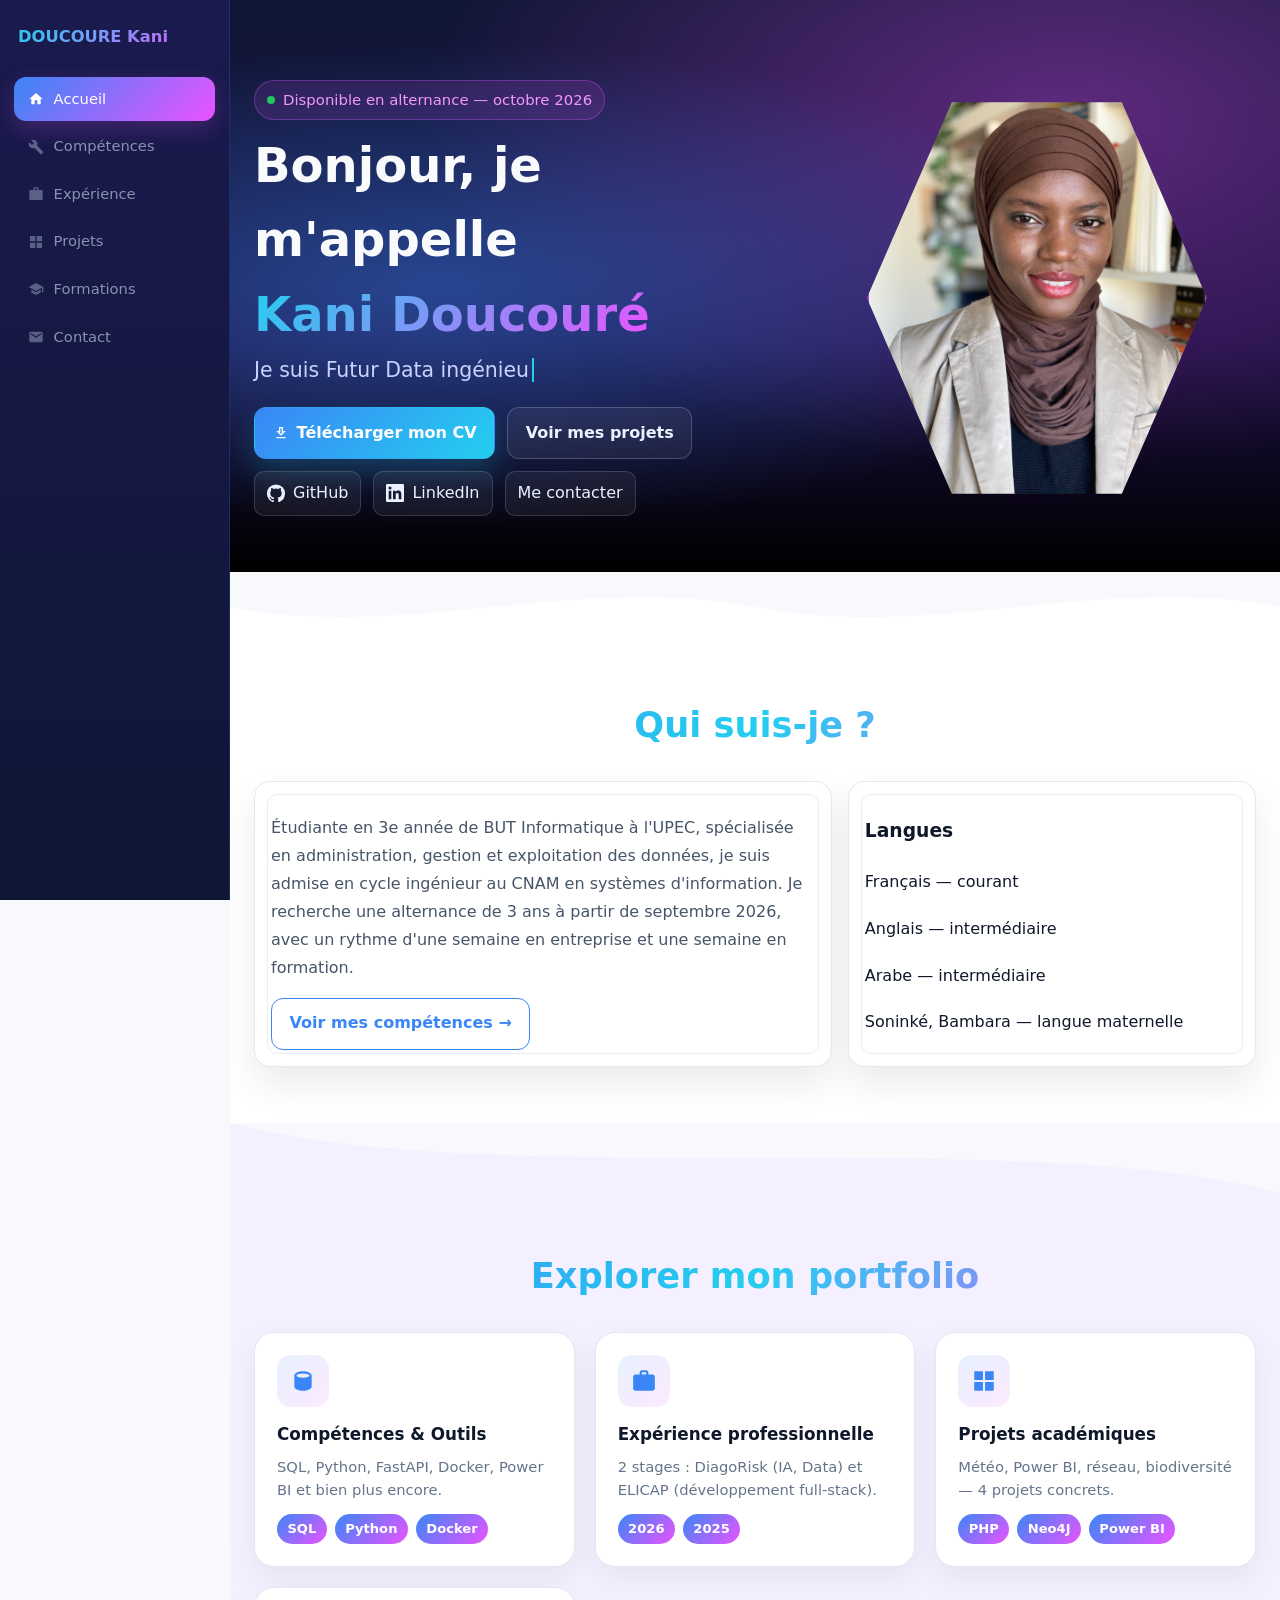
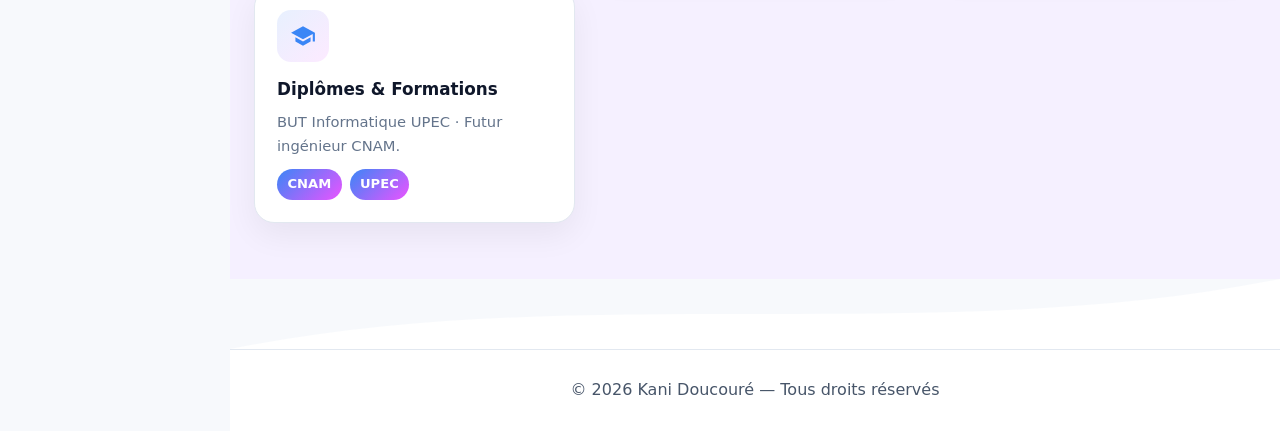
==== commit 21ae051e: "Ajout LinkedIn accueil" ====
--- a/index.html
+++ b/index.html
@@ -12,7 +12,7 @@
   <button class="back-to-top" id="backToTop" aria-label="Retour en haut">↑</button>
 
   <!-- HERO -->
-  <section class="hero-neo" aria-label="Accueil" style="padding:72px 0 48px;color:#eaf2ff;background:radial-gradient(ellipse at 20% 50%,rgba(58,134,246,.45) 0%,transparent 60%),radial-gradient(ellipse at 80% 20%,rgba(235,83,255,.35) 0%,transparent 55%),linear-gradient(135deg,#0f1635 0%,#1a1040 50%,#0d0a2e 100%);">
+  <section class="hero-neo" aria-label="Accueil" style="padding:72px 0 48px;color:#eaf2ff;background:radial-gradient(ellipse at 20% 50%,rgba(58,134,246,.45) 0%,transparent 60%),radial-gradient(ellipse at 80% 20%,rgba(235,83,255,.35) 0%,transparent 55%),linear-gradient(180deg,#0f1635 0%,#1a1040 60%,#000000 100%);">
     <div class="container">
       <div id="main" class="hero-neo-grid-inner" style="display:grid;grid-template-columns:1.1fr .9fr;gap:28px;align-items:center;">
 
@@ -20,7 +20,7 @@
         <div>
           <span class="badge pulse">Disponible en alternance — octobre 2026</span>
           <h1 style="margin:.5rem 0 .25rem;font-size:clamp(2rem,1rem + 2.8vw,3rem);color:#f8fafc;">Bonjour, je m'appelle<br><span style="background:linear-gradient(135deg,#24ceef,#eb53ff);-webkit-background-clip:text;background-clip:text;color:transparent;">Kani Doucouré</span></h1>
-          <p style="font-size:clamp(1.1rem,.8rem + .6vw,1.35rem);color:#c7d2fe;margin:0 0 .6rem;">Futur Data ingénieur</p>
+          <p style="font-size:clamp(1.1rem,.8rem + .6vw,1.35rem);color:#c7d2fe;margin:0 0 .6rem;">Je suis&nbsp;<span class="typing-text" style="border-right:2px solid #24ceef;padding-right:3px;"></span></p>
 
           <div style="display:flex;gap:12px;flex-wrap:wrap;margin-top:20px;">
             <a class="btn primary" href="docs/CV_Kani_DOUCOURE_Informatique_Alternance.pdf" download>
@@ -33,7 +33,11 @@
           <div class="social-row">
             <a class="social" href="https://github.com/kanisira" target="_blank" rel="noopener">
               <svg viewBox="0 0 24 24" aria-hidden="true"><path fill="currentColor" d="M12 .5A12 12 0 0 0 0 12.76c0 5.41 3.44 9.99 8.21 11.61.6.11.82-.27.82-.6l-.02-2.1c-3.34.75-4.04-1.64-4.04-1.64-.55-1.45-1.35-1.84-1.35-1.84-1.1-.78.08-.77.08-.77 1.22.09 1.86 1.28 1.86 1.28 1.08 1.9 2.84 1.35 3.53 1.03.11-.81.42-1.35.76-1.66-2.66-.31-5.46-1.38-5.46-6.16 0-1.36.46-2.47 1.22-3.34-.12-.31-.53-1.57.11-3.27 0 0 1-.33 3.28 1.27a11.1 11.1 0 0 1 5.97 0c2.28-1.6 3.28-1.27 3.28-1.27.64 1.7.23 2.96.11 3.27.76.87 1.22 1.98 1.22 3.34 0 4.79-2.8 5.84-5.47 6.15.43.38.81 1.12.81 2.26l-.02 3.35c0 .33.22.72.83.6A12.27 12.27 0 0 0 24 12.76 12 12 0 0 0 12 .5Z"/></svg>
-              github.com/kanisira
+              GitHub
+            </a>
+            <a class="social" href="https://www.linkedin.com/in/kani-doucour%C3%A9-6a21052b5" target="_blank" rel="noopener">
+              <svg viewBox="0 0 24 24" aria-hidden="true"><path fill="currentColor" d="M20.447 20.452h-3.554v-5.569c0-1.328-.027-3.037-1.852-3.037-1.853 0-2.136 1.445-2.136 2.939v5.667H9.351V9h3.414v1.561h.046c.477-.9 1.637-1.85 3.37-1.85 3.601 0 4.267 2.37 4.267 5.455v6.286zM5.337 7.433a2.062 2.062 0 0 1-2.063-2.065 2.064 2.064 0 1 1 2.063 2.065zm1.782 13.019H3.555V9h3.564v11.452zM22.225 0H1.771C.792 0 0 .774 0 1.729v20.542C0 23.227.792 24 1.771 24h20.451C23.2 24 24 23.227 24 22.271V1.729C24 .774 23.2 0 22.222 0h.003z"/></svg>
+              LinkedIn
             </a>
             <a class="social" href="contact.html">Me contacter</a>
           </div>
@@ -114,7 +118,7 @@
             <svg viewBox="0 0 24 24"><path fill="currentColor" d="M3 3h8v8H3zm10 0h8v8h-8zM3 13h8v8H3zm10 0h8v8h-8z"/></svg>
           </div>
           <h3>Projets académiques</h3>
-          <p>Météo, Power BI, réseau, biodiversité.</p>
+          <p>Météo, Power BI, réseau, biodiversité — 4 projets concrets.</p>
           <div class="tech-tags"><span>PHP</span><span>Neo4J</span><span>Power BI</span></div>
         </a>
 
--- a/css/styles.css
+++ b/css/styles.css
@@ -69,9 +69,9 @@
 /* ===== PAGE HEADER (titre de page) ===== */
 .page-hero {
   padding: 32px 0 24px;
-  background: radial-gradient(ellipse at 20% 50%, rgba(58,134,246,.4) 0%, transparent 60%),
-              radial-gradient(ellipse at 80% 20%, rgba(235,83,255,.3) 0%, transparent 55%),
-              linear-gradient(135deg, #0f1635 0%, #1a1040 50%, #0d0a2e 100%);
+  background: radial-gradient(ellipse at 20% 50%, rgba(58,134,246,.45) 0%, transparent 60%),
+              radial-gradient(ellipse at 80% 20%, rgba(235,83,255,.35) 0%, transparent 55%),
+              linear-gradient(180deg, #0f1635 0%, #1a1040 60%, #000000 100%);
   color: #eaf2ff;
   position: relative;
   overflow: hidden;
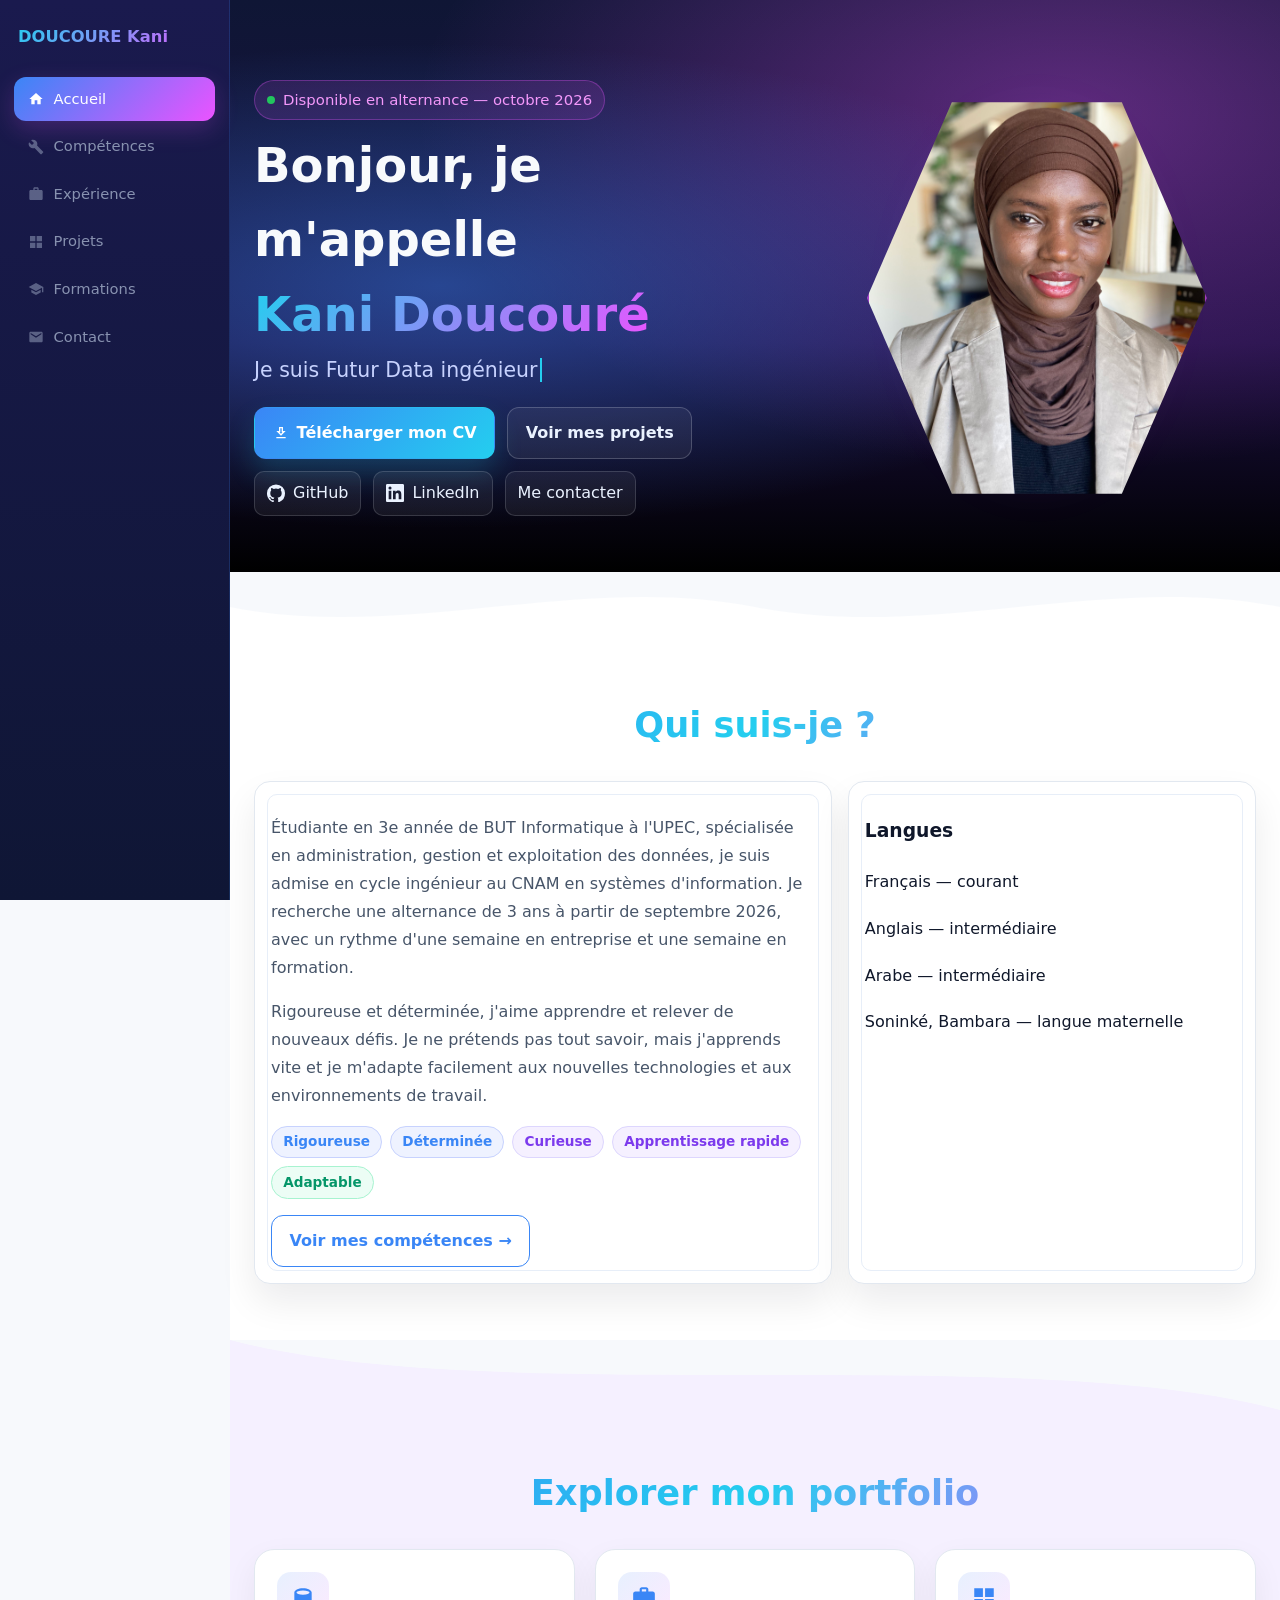
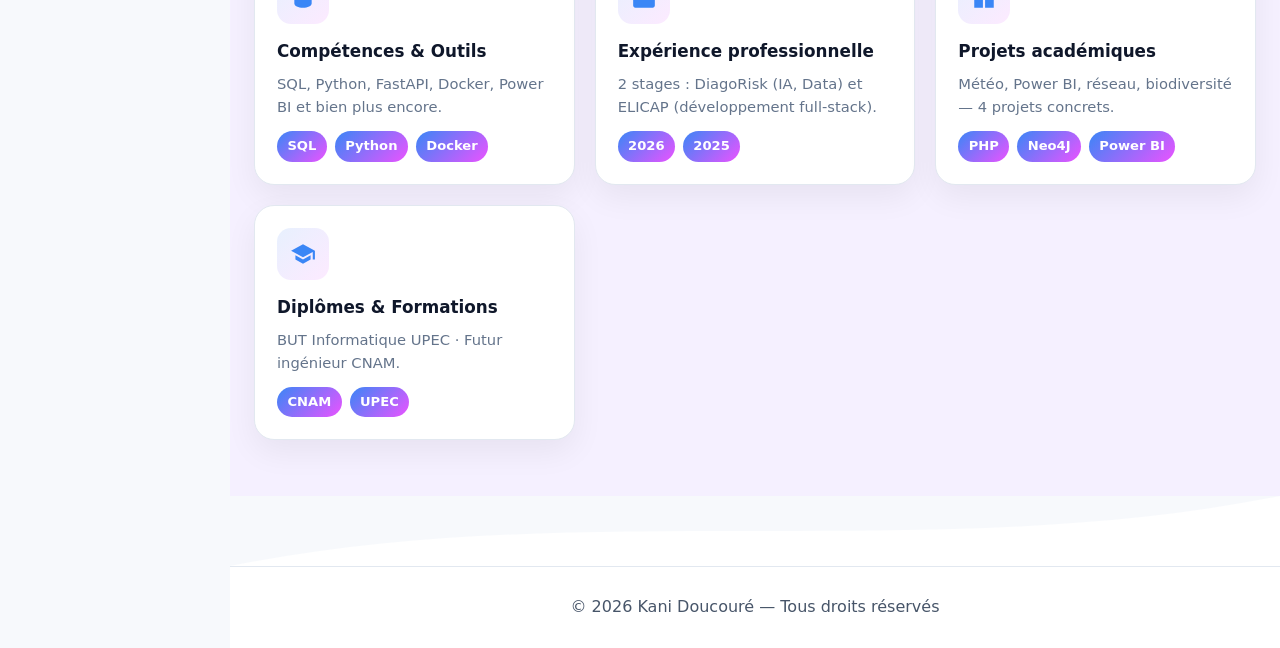
==== commit da47f04e: "Ajout personnalité section présentation" ====
--- a/index.html
+++ b/index.html
@@ -70,6 +70,18 @@
             Je recherche une alternance de 3 ans à partir de septembre 2026,
             avec un rythme d'une semaine en entreprise et une semaine en formation.
           </p>
+          <p class="lead" style="line-height:1.75;margin-top:12px;">
+            Rigoureuse et déterminée, j'aime apprendre et relever de nouveaux défis.
+            Je ne prétends pas tout savoir, mais j'apprends vite et je m'adapte facilement
+            aux nouvelles technologies et aux environnements de travail.
+          </p>
+          <div style="display:flex;flex-wrap:wrap;gap:8px;margin-top:14px;">
+            <span style="padding:.3rem .7rem;border-radius:999px;background:#eef2ff;color:#3a86f6;font-size:.85rem;font-weight:600;border:1px solid #c7d2fe;">Rigoureuse</span>
+            <span style="padding:.3rem .7rem;border-radius:999px;background:#eef2ff;color:#3a86f6;font-size:.85rem;font-weight:600;border:1px solid #c7d2fe;">Déterminée</span>
+            <span style="padding:.3rem .7rem;border-radius:999px;background:#f5f0ff;color:#7c3aed;font-size:.85rem;font-weight:600;border:1px solid #ddd6fe;">Curieuse</span>
+            <span style="padding:.3rem .7rem;border-radius:999px;background:#f5f0ff;color:#7c3aed;font-size:.85rem;font-weight:600;border:1px solid #ddd6fe;">Apprentissage rapide</span>
+            <span style="padding:.3rem .7rem;border-radius:999px;background:#ecfdf5;color:#059669;font-size:.85rem;font-weight:600;border:1px solid #a7f3d0;">Adaptable</span>
+          </div>
           <div style="margin-top:16px;">
             <a class="btn outline" href="competences.html">Voir mes compétences →</a>
           </div>
